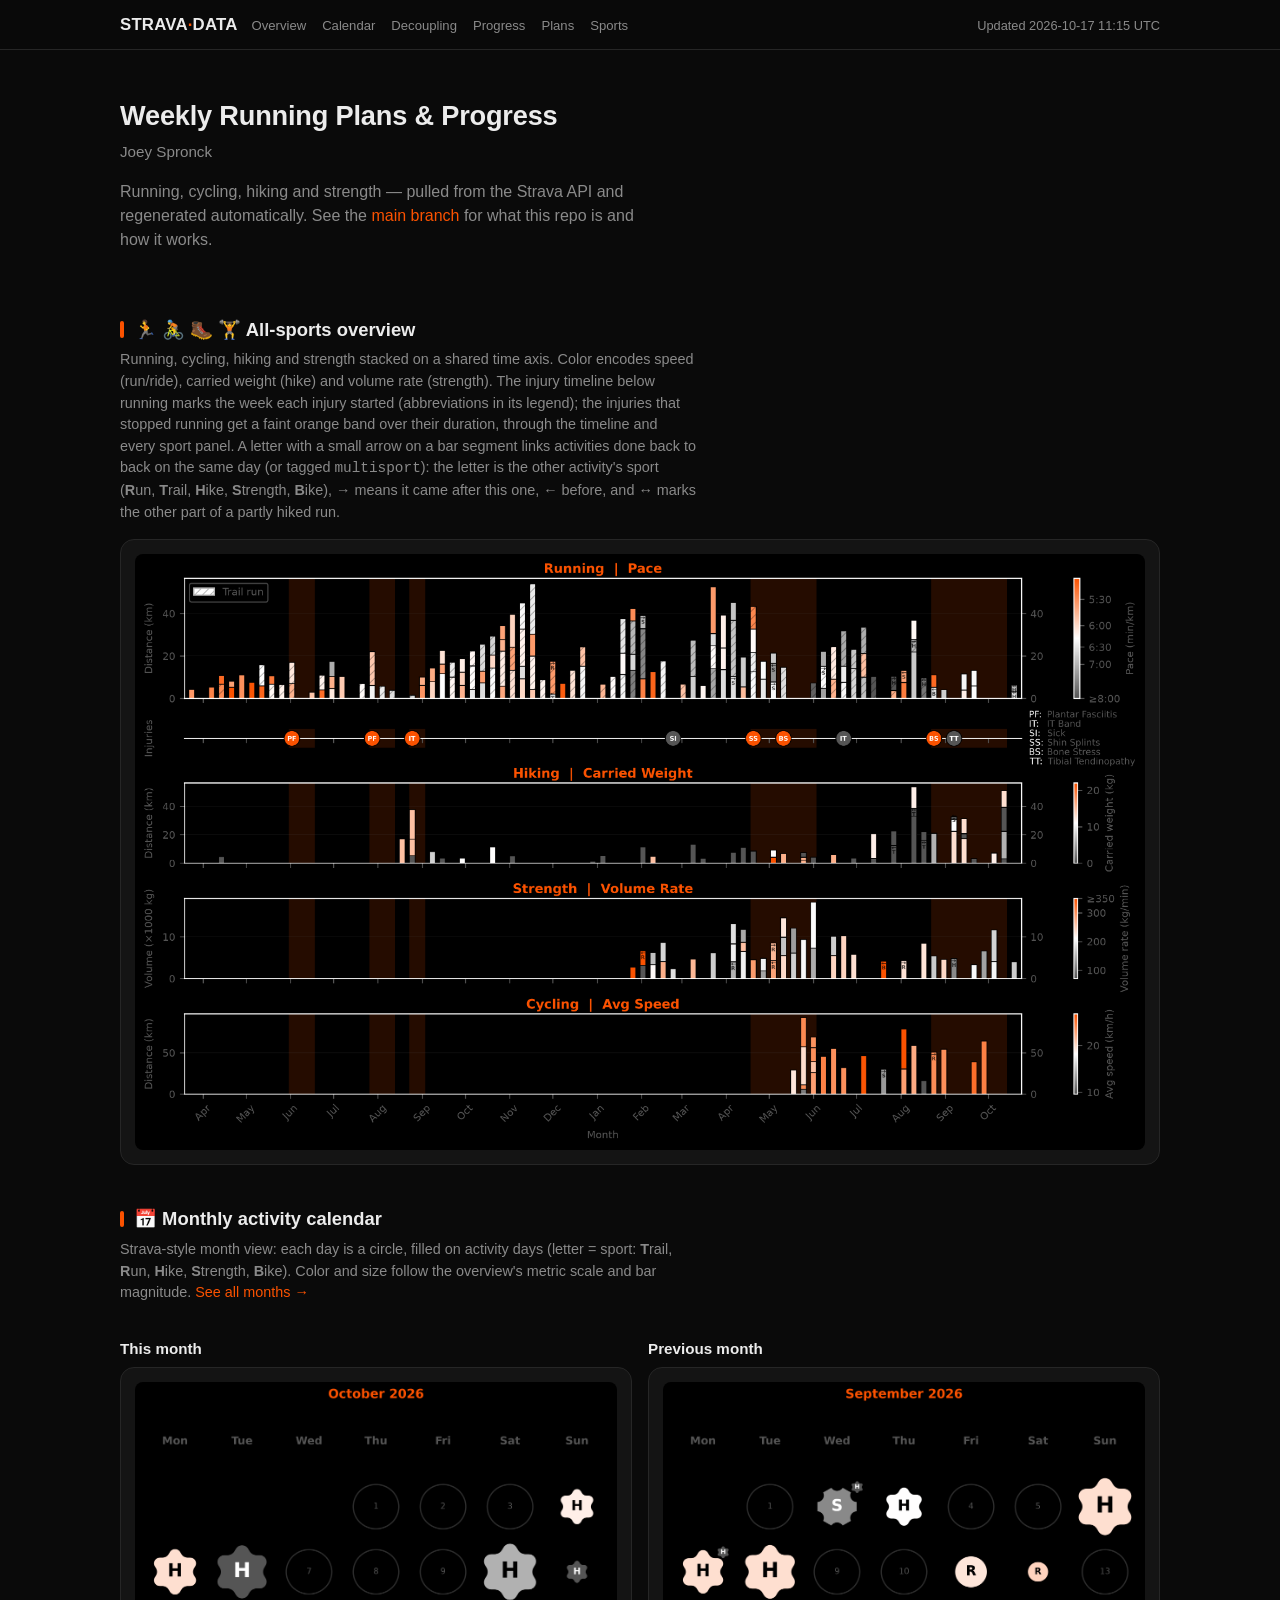
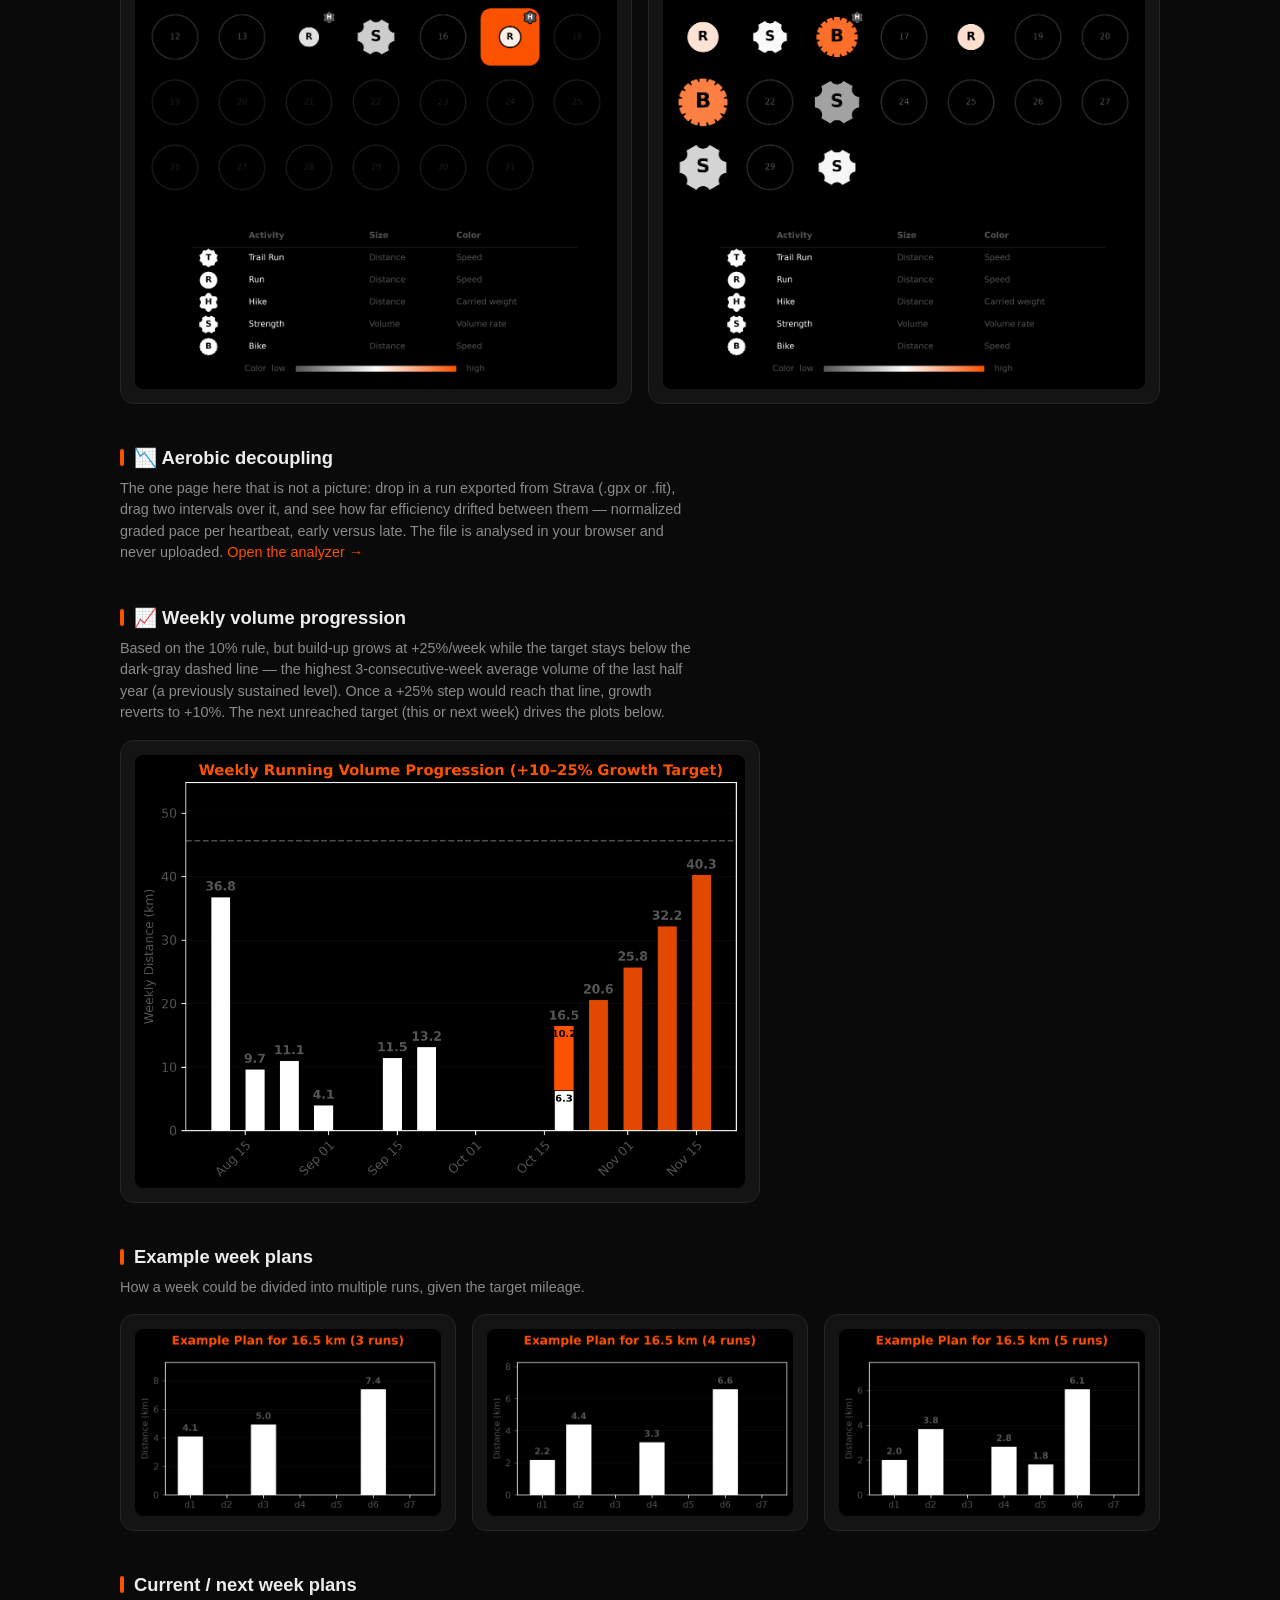
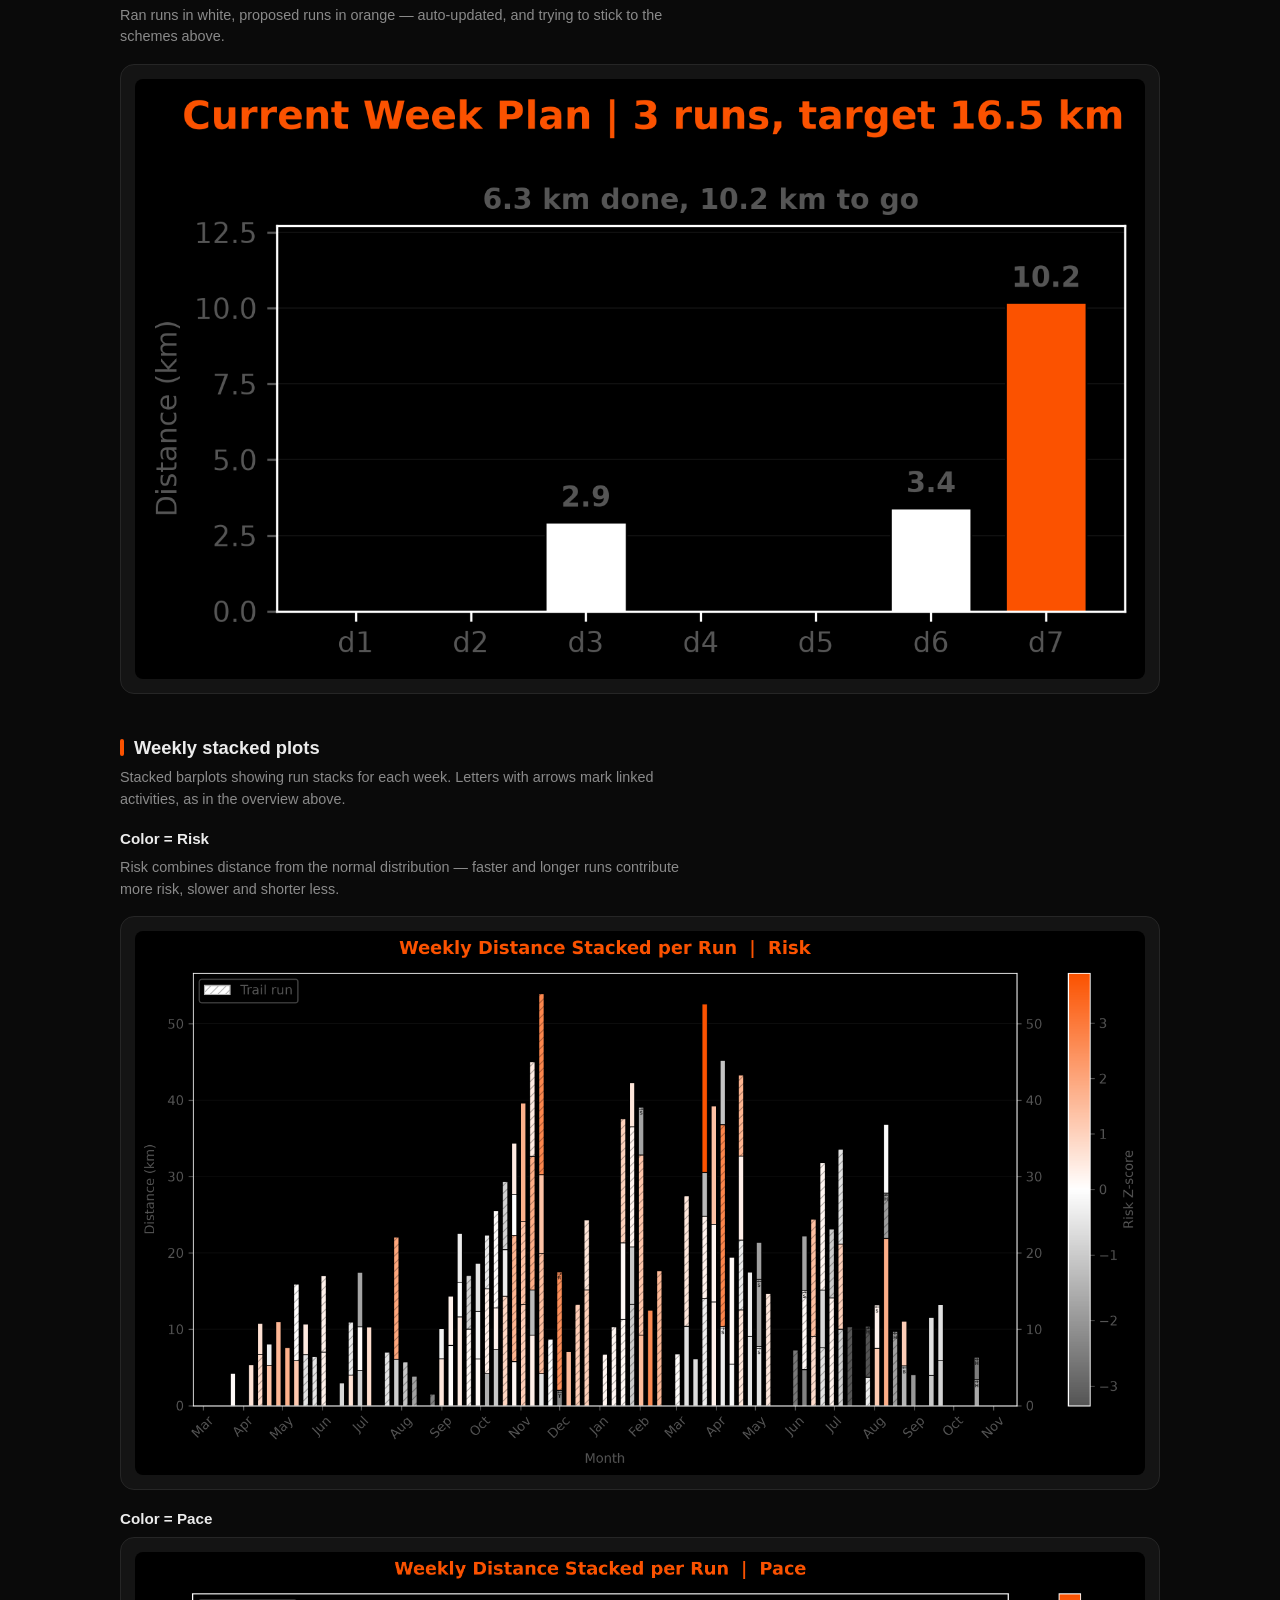
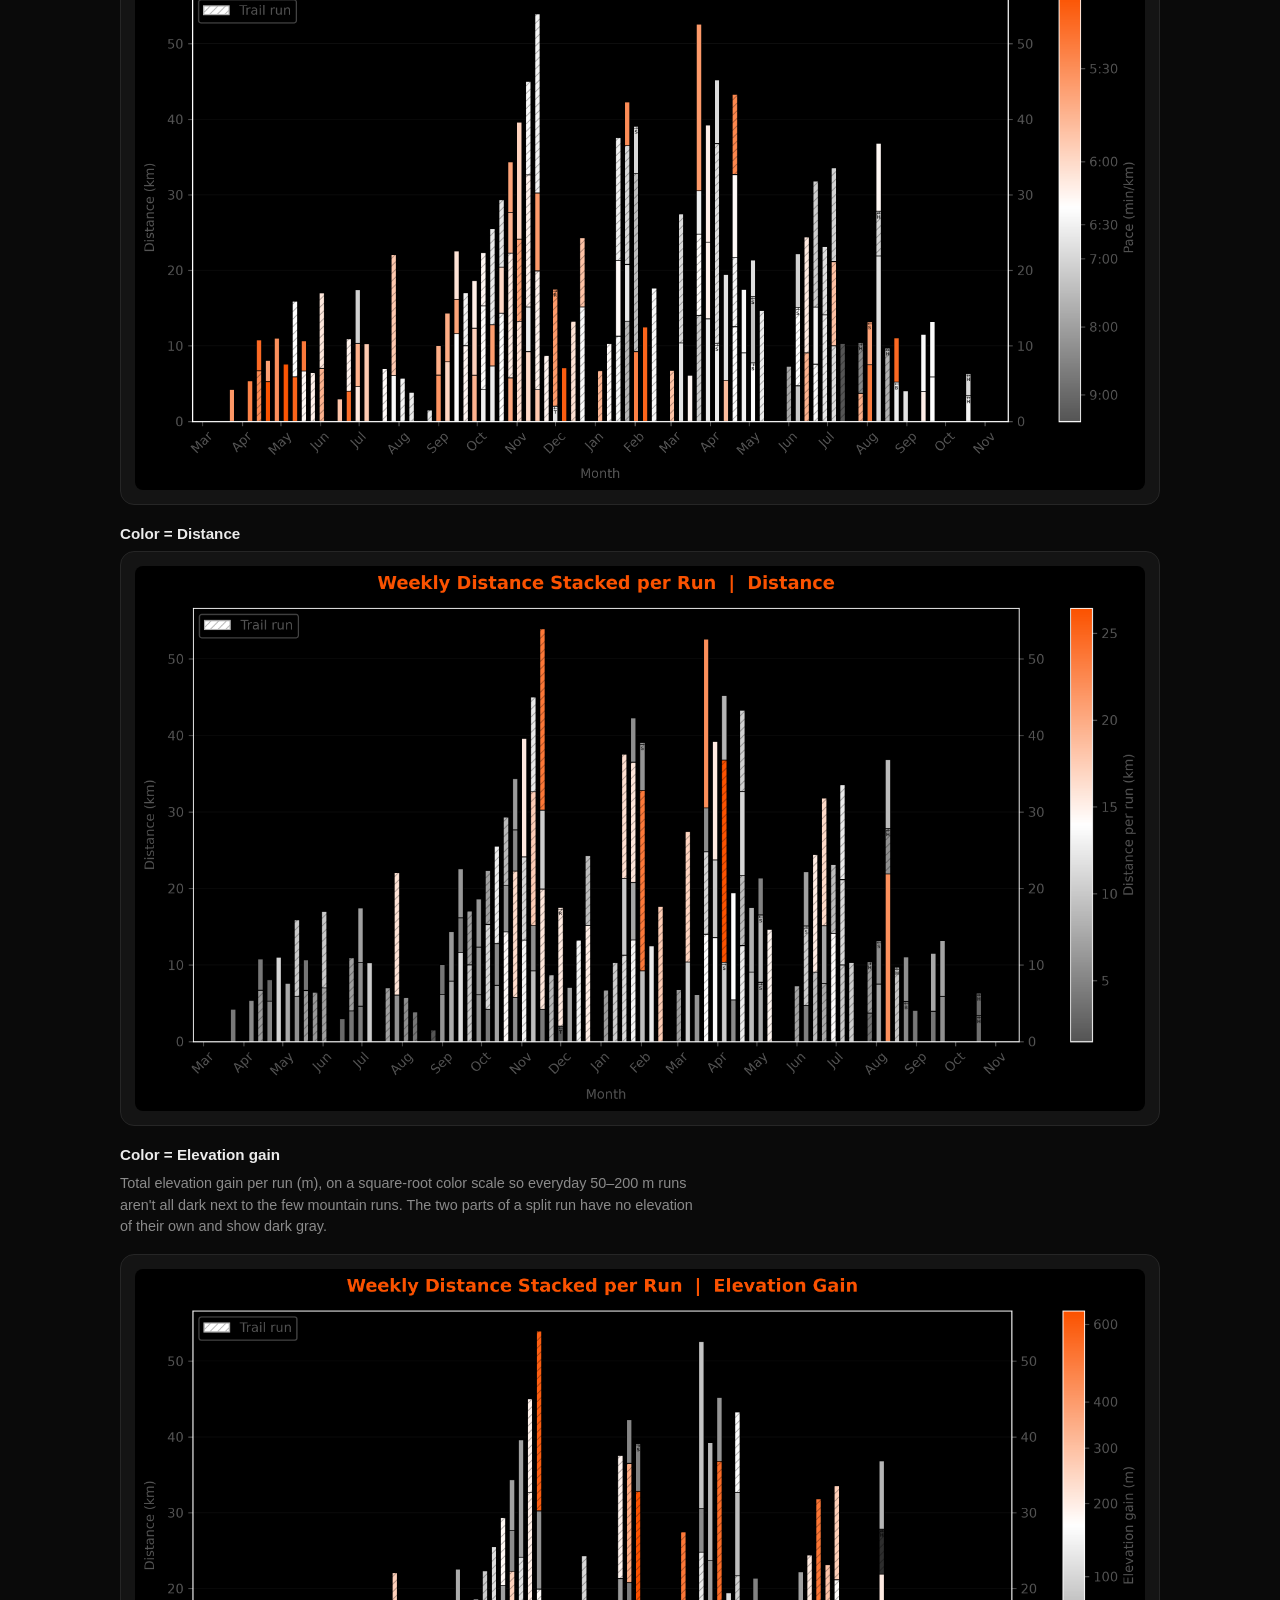
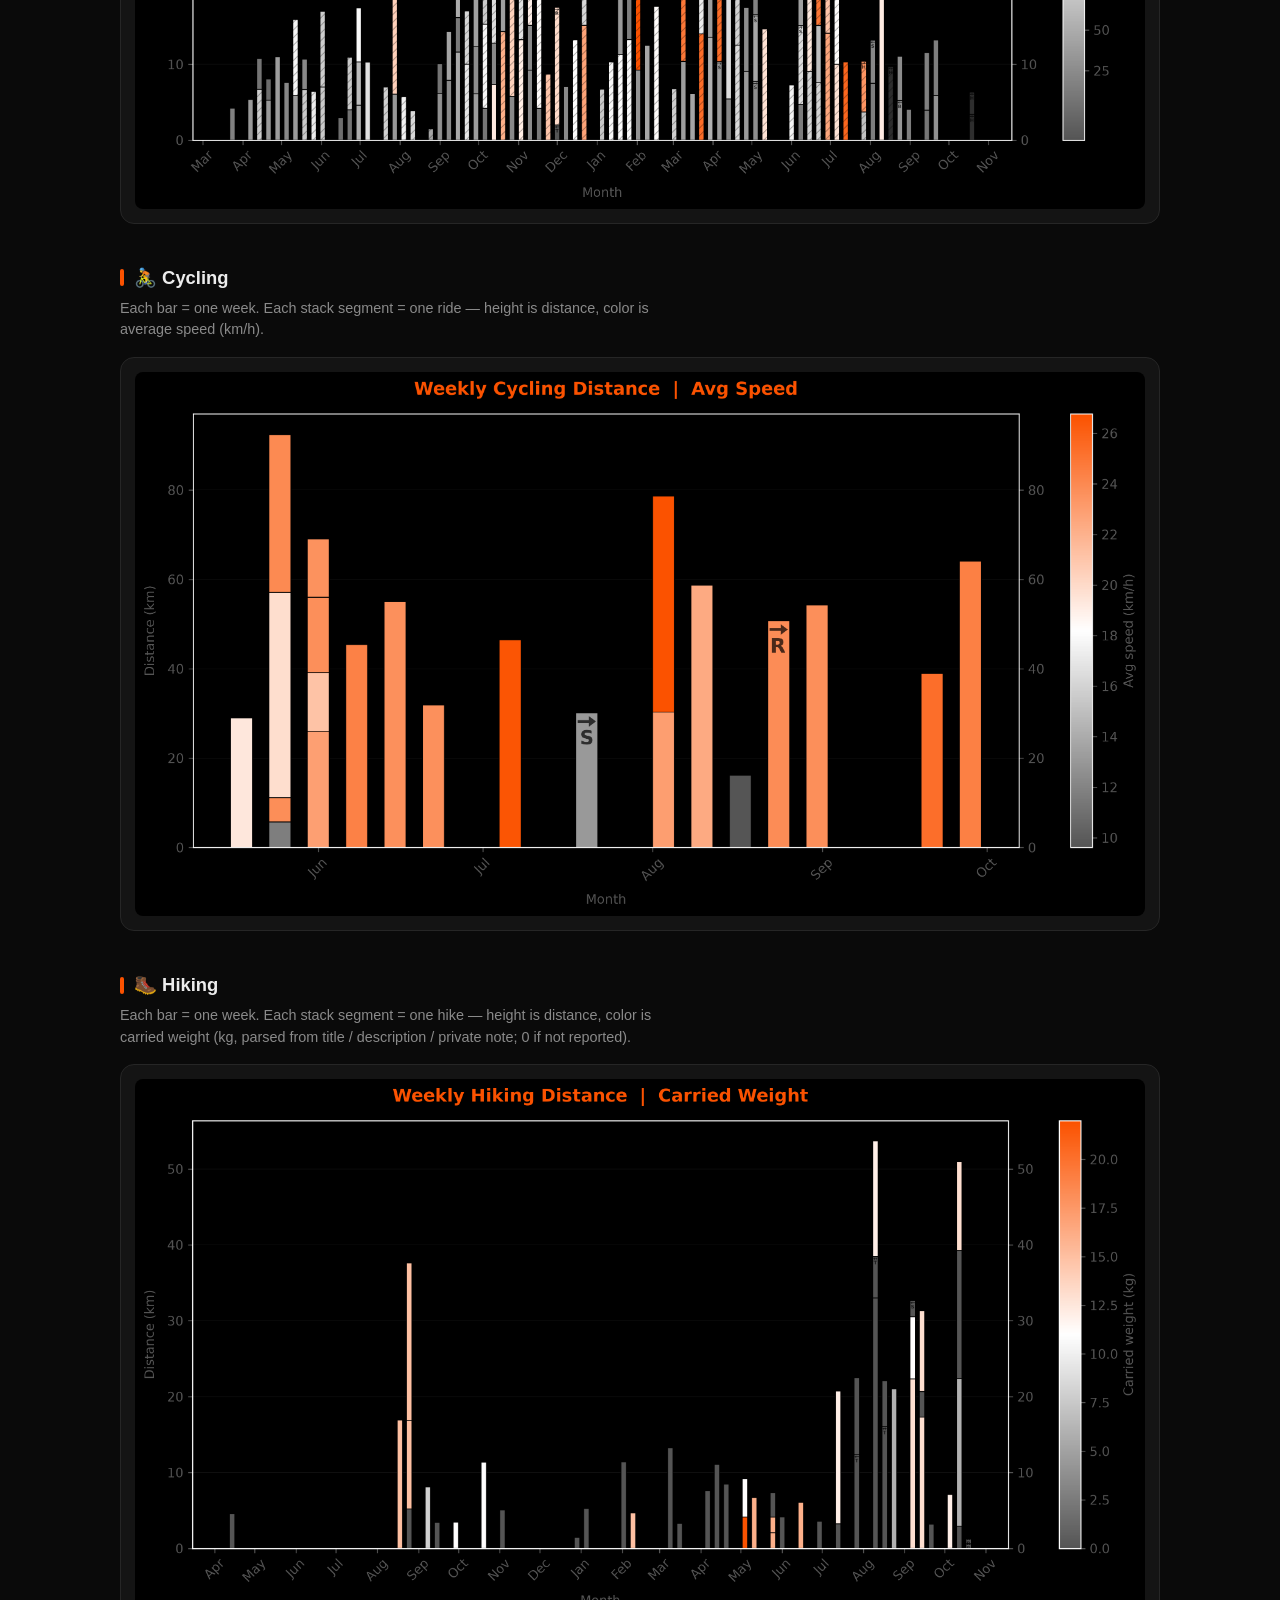
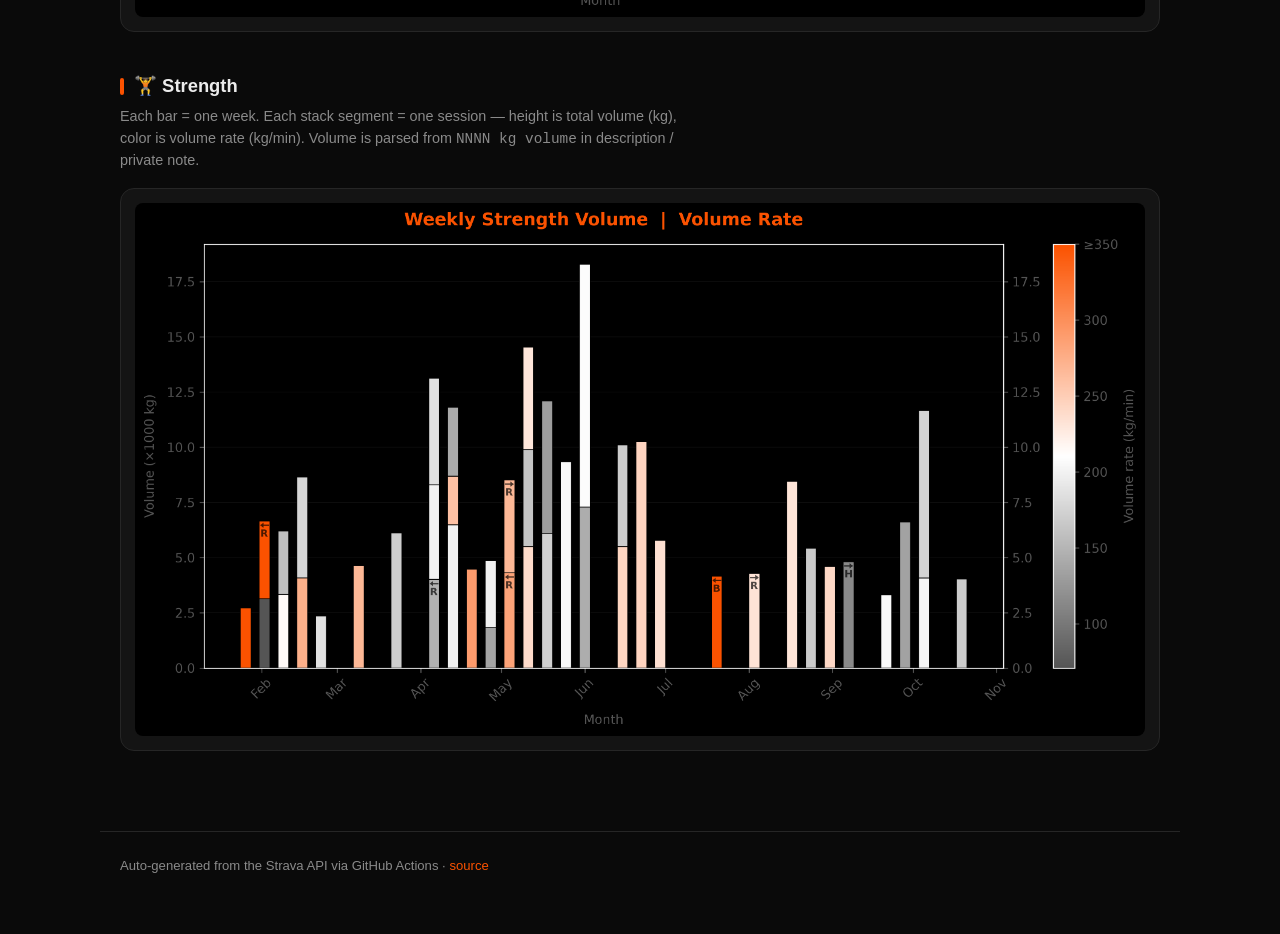
==== web/index.html @ 904d7233 "Update plots from Strava - 2026-10-17" ====
<!DOCTYPE html>
<html lang="en">
<head>
<meta charset="utf-8">
<meta name="viewport" content="width=device-width, initial-scale=1">
<meta name="theme-color" content="#fb5200">
<meta name="apple-mobile-web-app-capable" content="yes">
<meta name="apple-mobile-web-app-status-bar-style" content="black-translucent">
<meta name="apple-mobile-web-app-title" content="Strava">
<title>Strava Training Dashboard · Joey Spronck</title>
<link rel="stylesheet" href="style.css">
</head>
<body>

<header class="topbar">
  <div class="topbar-inner">
    <span class="brand">STRAVA<span class="dot">·</span>DATA</span>
    <nav class="nav">
      <a href="#overview">Overview</a>
      <a href="#calendar">Calendar</a>
      <a href="decoupling.html">Decoupling</a>
      <a href="#progression">Progress</a>
      <a href="#plans">Plans</a>
      <a href="#sports">Sports</a>
    </nav>
    <span class="meta">Updated <span id="build">2026-10-17 11:15 UTC</span></span>
  </div>
</header>

<main class="wrap">

  <div class="hero">
    <h1>Weekly Running Plans &amp; Progress</h1>
    <div class="who">Joey Spronck</div>
    <p>Running, cycling, hiking and strength — pulled from the Strava API and regenerated
       automatically. See the
       <a href="https://github.com/JoeySpronck/strava_data">main branch</a>
       for what this repo is and how it works.</p>
  </div>

  <!-- All-sports overview -->
  <section id="overview">
    <div class="section-head"><h2>🏃 🚴 🥾 🏋️ All-sports overview</h2></div>
    <p class="note">Running, cycling, hiking and strength stacked on a shared time axis. Color
      encodes speed (run/ride), carried weight (hike) and volume rate (strength). The injury
      timeline below running marks the week each injury started (abbreviations in its legend);
      the injuries that stopped running get a faint orange band over their duration, through the
      timeline and every sport panel. A letter with a small arrow on a bar segment links
      activities done back to back on the same day (or tagged <code>multisport</code>): the letter
      is the other activity's sport (<strong>R</strong>un, <strong>T</strong>rail,
      <strong>H</strong>ike, <strong>S</strong>trength, <strong>B</strong>ike), → means it came
      after this one, ← before, and ↔ marks the other part of a partly hiked run.</p>
    <div class="card"><img src="../plots/weekly_overview_all_sports.20261017111552.png" alt="All-sports weekly overview" loading="lazy"></div>
  </section>

  <!-- Monthly calendar -->
  <section id="calendar">
    <div class="section-head"><h2>📅 Monthly activity calendar</h2></div>
    <p class="note">Strava-style month view: each day is a circle, filled on activity days (letter =
      sport: <strong>T</strong>rail, <strong>R</strong>un, <strong>H</strong>ike,
      <strong>S</strong>trength, <strong>B</strong>ike). Color and size follow the overview's metric
      scale and bar magnitude. <a href="calendar.html">See all months →</a></p>
    <div class="grid-2">
      <div>
        <div class="sub">This month</div>
        <div class="card"><img src="../plots/month_calendar.20261017111552.png" alt="This month's activity calendar" loading="lazy"></div>
      </div>
      <div>
        <div class="sub">Previous month</div>
        <div class="card"><img src="../plots/month_calendar_prev.20261017111552.png" alt="Previous month's activity calendar" loading="lazy"></div>
      </div>
    </div>
  </section>

  <!-- Aerobic decoupling (interactive) -->
  <section id="decoupling">
    <div class="section-head"><h2>📉 Aerobic decoupling</h2></div>
    <p class="note">The one page here that is not a picture: drop in a run exported from Strava
      (.gpx or .fit), drag two intervals over it, and see how far efficiency drifted between
      them — normalized graded pace per heartbeat, early versus late. The file is analysed in
      your browser and never uploaded. <a href="decoupling.html">Open the analyzer →</a></p>
  </section>

  <!-- Weekly volume progression -->
  <section id="progression">
    <div class="section-head"><h2>📈 Weekly volume progression</h2></div>
    <p class="note">Based on the 10% rule, but build-up grows at +25%/week while the target stays
      below the dark-gray dashed line — the highest 3-consecutive-week average volume of the last
      half year (a previously sustained level). Once a +25% step would reach that line, growth
      reverts to +10%. The next unreached target (this or next week) drives the plots below.</p>
    <div class="card hero-plot">
      <img src="../plots/weekly_distance_targets.20261017111552.png" alt="Weekly distance targets" loading="lazy">
    </div>
  </section>

  <!-- Example week plans -->
  <section id="plans">
    <div class="section-head"><h2>Example week plans</h2></div>
    <p class="note">How a week could be divided into multiple runs, given the target mileage.</p>
    <div class="grid">
      <div class="card"><img src="../plots/week_plan_3_runs.20261017111552.png" alt="Week plan (3 runs)" loading="lazy"></div>
      <div class="card"><img src="../plots/week_plan_4_runs.20261017111552.png" alt="Week plan (4 runs)" loading="lazy"></div>
      <div class="card"><img src="../plots/week_plan_5_runs.20261017111552.png" alt="Week plan (5 runs)" loading="lazy"></div>
    </div>
  </section>

  <!-- Current / next week plans -->
  <section>
    <div class="section-head"><h2>Current / next week plans</h2></div>
    <p class="note">Ran runs in white, proposed runs in orange — auto-updated, and trying to stick
      to the schemes above.</p>
    <div class="grid">
      <div class="card"><img src="../plots/current_week_plan_3_runs.20261017111552.png" alt="Current week (3 runs)" loading="lazy" onerror="this.closest('.card').remove()"></div>
    </div>
  </section>

  <!-- Weekly stacked plots -->
  <section id="sports">
    <div class="section-head"><h2>Weekly stacked plots</h2></div>
    <p class="note">Stacked barplots showing run stacks for each week. Letters with arrows mark
      linked activities, as in the overview above.</p>

    <div class="sub">Color = Risk</div>
    <p class="note">Risk combines distance from the normal distribution — faster and longer runs
      contribute more risk, slower and shorter less.</p>
    <div class="card"><img src="../plots/weekly_risk.20261017111552.png" alt="Weekly risk" loading="lazy"></div>

    <div class="sub">Color = Pace</div>
    <div class="card"><img src="../plots/weekly_pace.20261017111552.png" alt="Weekly pace" loading="lazy"></div>

    <div class="sub">Color = Distance</div>
    <div class="card"><img src="../plots/weekly_distance.20261017111552.png" alt="Weekly distance" loading="lazy"></div>

    <div class="sub">Color = Elevation gain</div>
    <p class="note">Total elevation gain per run (m), on a square-root color scale so everyday
      50–200 m runs aren't all dark next to the few mountain runs. The two parts of a split run
      have no elevation of their own and show dark gray.</p>
    <div class="card"><img src="../plots/weekly_elevation.20261017111552.png" alt="Weekly elevation gain" loading="lazy"></div>
  </section>

  <!-- Cycling -->
  <section>
    <div class="section-head"><h2>🚴 Cycling</h2></div>
    <p class="note">Each bar = one week. Each stack segment = one ride — height is distance, color
      is average speed (km/h).</p>
    <div class="card"><img src="../plots/weekly_ride_speed.20261017111552.png" alt="Weekly cycling" loading="lazy"></div>
  </section>

  <!-- Hiking -->
  <section>
    <div class="section-head"><h2>🥾 Hiking</h2></div>
    <p class="note">Each bar = one week. Each stack segment = one hike — height is distance, color
      is carried weight (kg, parsed from title / description / private note; 0 if not reported).</p>
    <div class="card"><img src="../plots/weekly_hike_weight.20261017111552.png" alt="Weekly hiking" loading="lazy"></div>
  </section>

  <!-- Strength -->
  <section>
    <div class="section-head"><h2>🏋️ Strength</h2></div>
    <p class="note">Each bar = one week. Each stack segment = one session — height is total volume
      (kg), color is volume rate (kg/min). Volume is parsed from <code>NNNN kg volume</code> in
      description / private note.</p>
    <div class="card"><img src="../plots/weekly_strength_volume.20261017111552.png" alt="Weekly strength" loading="lazy"></div>
  </section>

</main>

<footer>
  Auto-generated from the Strava API via GitHub Actions ·
  <a href="https://github.com/JoeySpronck/strava_data">source</a>
</footer>

</body>
</html>
---- web/style.css ----
/* Shared dark dashboard theme for the Strava training site.
   Used by index.html (static dashboard) and calendar.html (generated by update_plots.py).
   Matches the matplotlib plot aesthetic: black background, Strava orange (#FB5200) accents. */

:root {
  --bg: #0a0a0a;
  --panel: #141414;
  --panel-2: #181818;
  --border: #262626;
  --text: #ececec;
  --muted: #8a8a8a;
  --accent: #fb5200;
  --accent-dim: #c64500;
  --radius: 14px;
  --maxw: 1080px;
}

* { box-sizing: border-box; }

html { scroll-behavior: smooth; }

body {
  margin: 0;
  background: var(--bg);
  color: var(--text);
  font-family: -apple-system, BlinkMacSystemFont, "Segoe UI", Roboto, Helvetica, Arial, sans-serif;
  line-height: 1.5;
  -webkit-font-smoothing: antialiased;
}

a { color: var(--accent); text-decoration: none; }
a:hover { text-decoration: underline; }

/* ---- sticky top bar ---- */
.topbar {
  position: sticky;
  top: 0;
  z-index: 10;
  background: rgba(10, 10, 10, 0.82);
  backdrop-filter: saturate(140%) blur(10px);
  border-bottom: 1px solid var(--border);
}
.topbar-inner {
  max-width: var(--maxw);
  margin: 0 auto;
  padding: 12px 20px;
  display: flex;
  align-items: baseline;
  gap: 14px;
  flex-wrap: wrap;
}
.brand {
  font-weight: 700;
  letter-spacing: .2px;
  font-size: 1.05rem;
}
.brand .dot { color: var(--accent); }
.topbar .meta {
  color: var(--muted);
  font-size: .8rem;
  margin-left: auto;
}
.nav {
  display: flex;
  gap: 16px;
  font-size: .82rem;
}
.nav a { color: var(--muted); }
.nav a:hover { color: var(--text); text-decoration: none; }

/* ---- layout ---- */
.wrap {
  max-width: var(--maxw);
  margin: 0 auto;
  padding: 28px 20px 80px;
}

.hero {
  padding: 18px 0 8px;
}
.hero h1 {
  margin: 0 0 4px;
  font-size: 1.7rem;
  letter-spacing: -.2px;
}
.hero .who { color: var(--muted); font-size: .95rem; }
.hero p { color: var(--muted); max-width: 60ch; }
/* The decoupling page is a tool rather than a column of prose, so its intro runs the
   full width the charts and cards below it already use. */
.hero.wide p { max-width: none; }

/* ---- section ---- */
section { margin-top: 40px; }
.section-head {
  display: flex;
  align-items: center;
  gap: 10px;
  margin-bottom: 6px;
}
.section-head::before {
  content: "";
  width: 4px;
  height: 1.05em;
  background: var(--accent);
  border-radius: 2px;
}
.section-head h2 {
  margin: 0;
  font-size: 1.15rem;
}
.note {
  color: var(--muted);
  font-size: .9rem;
  margin: 0 0 16px;
  max-width: 72ch;
}
.sub {
  font-size: .95rem;
  font-weight: 600;
  color: var(--text);
  margin: 18px 0 6px;
}

/* ---- cards & images ---- */
.card {
  background: var(--panel);
  border: 1px solid var(--border);
  border-radius: var(--radius);
  padding: 14px;
  overflow: hidden;
}
.card img { width: 100%; height: auto; display: block; border-radius: 8px; }

.grid {
  display: grid;
  gap: 16px;
  grid-template-columns: repeat(auto-fit, minmax(240px, 1fr));
}
.grid-2 {
  display: grid;
  gap: 16px;
  grid-template-columns: repeat(auto-fit, minmax(300px, 1fr));
}

/* hero plot kept to a comfortable reading width */
.hero-plot { max-width: 640px; }

footer {
  max-width: var(--maxw);
  margin: 0 auto;
  padding: 24px 20px 60px;
  color: var(--muted);
  font-size: .82rem;
  border-top: 1px solid var(--border);
}

.back {
  display: inline-block;
  margin-bottom: 18px;
  color: var(--muted);
  font-size: .9rem;
}

/* ==========================================================================
   Decoupling page (decoupling.html)
   The interactive twin of dev/aerobic_decoupling.ipynb: drop in a run exported from
   Strava, drag two intervals over it, and read how much efficiency drifted between them.
   The file is read and analysed in the browser; it is never uploaded anywhere.
   ========================================================================== */

/* file picker: the whole box is the <label>, so a tap anywhere opens the chooser, and
   the same box takes a dropped file. */
.dropzone {
  display: flex;
  flex-wrap: wrap;
  gap: 4px 12px;
  align-items: center;
  justify-content: space-between;
  border: 1.5px dashed var(--border);
  border-radius: 10px;
  background: var(--panel-2);
  padding: 16px 18px;
  margin-bottom: 8px;
  cursor: pointer;
  transition: border-color .15s, background .15s;
}
.dropzone:hover, .dropzone.over { border-color: var(--accent); }
.dropzone.over { background: rgba(251, 82, 0, .08); }
.dropzone:focus-within { outline: 2px solid var(--accent); outline-offset: 1px; }
.dropzone input { position: absolute; width: 1px; height: 1px; opacity: 0; }
.dropzone .title { font-weight: 600; font-size: .95rem; }
.dropzone .how { color: var(--muted); font-size: .82rem; }
.example { color: var(--muted); font-size: .82rem; margin: 0 0 8px; }
.example button {
  font: inherit;
  color: var(--accent);
  background: none;
  border: 0;
  padding: 0;
  cursor: pointer;
}
.example button:hover { text-decoration: underline; }
.dropzone .button {
  flex: none;
  color: var(--accent);
  border: 1px solid var(--accent);
  border-radius: 8px;
  padding: 7px 12px;
  font-size: .85rem;
  font-weight: 600;
}

/* analysis layout: chart + map on the left, statistics on the right; one column
   once there is no longer room for two. */
.analysis {
  display: grid;
  gap: 16px;
  grid-template-columns: minmax(0, 1fr) 330px;
  align-items: start;
}
@media (max-width: 900px) {
  .analysis { grid-template-columns: minmax(0, 1fr); }
}

.plot { width: 100%; min-height: 260px; }
.map { width: 100%; height: 300px; border-radius: 8px; overflow: hidden; }

.status {
  color: var(--muted);
  font-size: .88rem;
  padding: 26px 4px;
}
.status.error { color: var(--accent); }

/* ---- interval sliders ----
   One track carries all four handles: interval 1's pair and interval 2's pair, both
   filled orange. The inputs are transparent and only their thumbs take pointer events,
   so a handle underneath stays reachable where two overlap. The numbers are overlay
   spans rather than thumb pseudo-elements, which native range thumbs cannot have —
   JS keeps them over their handle with the same inset maths the browser uses. */
/* The track's left/right margins are set from JS to the chart's own plot margins, so
   slider position and graph x-position are the same coordinate. The inputs then overhang
   the track by half a thumb at each end, which is exactly the inset a range input applies
   to keep its thumb inside itself — so a handle centre travels 0%..100% of the track and
   lines up with the matching point on the graph below. */
.interval-controls { margin: 2px 0 6px; }

.range {
  --thumb: 30px;
  position: relative;
  height: 40px;
  display: flex;
  align-items: center;
}
.range-track,
.range-fill {
  position: absolute;
  height: 6px;
  border-radius: 3px;
  pointer-events: none;
}
.range-track {
  left: 0;
  right: 0;
  background: #2e2e2e;
}
.range-fill { background: var(--accent); }

.range input[type="range"] {
  position: absolute;
  left: calc(var(--thumb) / -2);
  width: calc(100% + var(--thumb));
  margin: 0;
  height: 40px;
  background: none;
  appearance: none;
  -webkit-appearance: none;
  pointer-events: none;  /* only the thumbs are grabbable */
}
.range input[type="range"]:focus { outline: none; }
.range input[type="range"]::-webkit-slider-thumb {
  -webkit-appearance: none;
  pointer-events: auto;
  width: var(--thumb);
  height: var(--thumb);
  border-radius: 50%;
  background: #000;
  border: 3px solid var(--accent);
  cursor: grab;
}
.range input[type="range"]::-moz-range-thumb {
  pointer-events: auto;
  box-sizing: border-box;
  width: var(--thumb);
  height: var(--thumb);
  border-radius: 50%;
  background: #000;
  border: 3px solid var(--accent);
  cursor: grab;
}
.range input[type="range"]:active::-webkit-slider-thumb { cursor: grabbing; }
.range input[type="range"]:focus-visible::-webkit-slider-thumb { outline: 2px solid var(--text); outline-offset: 2px; }
.range input[type="range"]:focus-visible::-moz-range-thumb { outline: 2px solid var(--text); outline-offset: 2px; }
.range input[type="range"]::-moz-range-track { background: none; }

/* The interval number sitting on its handle. */
.handle-label {
  position: absolute;
  top: 50%;
  width: var(--thumb);
  margin-left: calc(var(--thumb) / -2);
  transform: translateY(-50%);
  text-align: center;
  font-size: .82rem;
  font-weight: 700;
  line-height: var(--thumb);
  color: var(--text);
  pointer-events: none;
  user-select: none;
}

/* ---- statistics panel ---- */
.stats { display: grid; gap: 10px; }
.stats .cards { display: grid; grid-template-columns: 1fr 1fr; gap: 10px; }

.stat-card {
  border: 1px solid var(--accent);
  border-radius: 10px;
  padding: 10px 12px 12px;
  background: var(--panel);
  min-width: 0;
}
.stat-card h3 {
  margin: 0;
  font-size: .78rem;
  letter-spacing: .04em;
  color: var(--accent);
}
.stat-card .span {
  color: var(--muted);
  font-size: .72rem;
  font-variant-numeric: tabular-nums;
}
/* Whole-activity card: the same card, but its metrics run across the width and wrap
   onto a second row rather than stacking into a tall column. */
#overall { margin-bottom: 18px; }
.stat-card.full .metrics-row {
  display: grid;
  grid-template-columns: repeat(auto-fit, minmax(104px, 1fr));
  gap: 4px 14px;
  margin-top: 2px;
}
.stat-card.full .span { margin-bottom: 4px; }

.metric { margin-top: 9px; }
.metric .name { color: var(--muted); font-size: .68rem; line-height: 1.25; }
.metric .value {
  font-size: 1.25rem;
  font-weight: 700;
  line-height: 1.2;
  white-space: nowrap;
  font-variant-numeric: tabular-nums;
}
.metric .unit { font-size: .72rem; font-weight: 400; margin-left: 3px; color: var(--text); }

.panel {
  border: 1px solid var(--border);
  border-radius: 10px;
  padding: 10px 12px;
  background: var(--panel);
}
.panel h3 {
  margin: 0 0 4px;
  font-size: .76rem;
  letter-spacing: .04em;
  color: var(--muted);
}
.change {
  display: flex;
  justify-content: space-between;
  align-items: baseline;
  gap: 10px;
  padding: 3px 0;
}
.change .name { color: var(--muted); font-size: .78rem; }
.change .value { font-size: 1rem; font-weight: 700; font-variant-numeric: tabular-nums; }

.panel.headline { border-color: var(--accent); }
.panel.headline .big {
  font-size: 1.7rem;
  font-weight: 700;
  color: var(--accent);
  line-height: 1.15;
  font-variant-numeric: tabular-nums;
}
.panel.headline .label { color: var(--muted); font-size: .72rem; }
.hint, .panel .hint { color: var(--muted); font-size: .72rem; margin: 6px 0 0; }

/* basemap picker under the map */
.map-controls {
  display: flex;
  align-items: center;
  gap: 10px;
  margin: 10px 2px 2px;
}
.map-controls label { color: var(--muted); font-size: .78rem; }
.map-controls select {
  background: var(--panel-2);
  color: var(--text);
  border: 1px solid var(--border);
  border-radius: 8px;
  padding: 6px 9px;
  font: inherit;
  font-size: .82rem;
}
.map-controls select:focus-visible { outline: 2px solid var(--accent); outline-offset: 1px; }
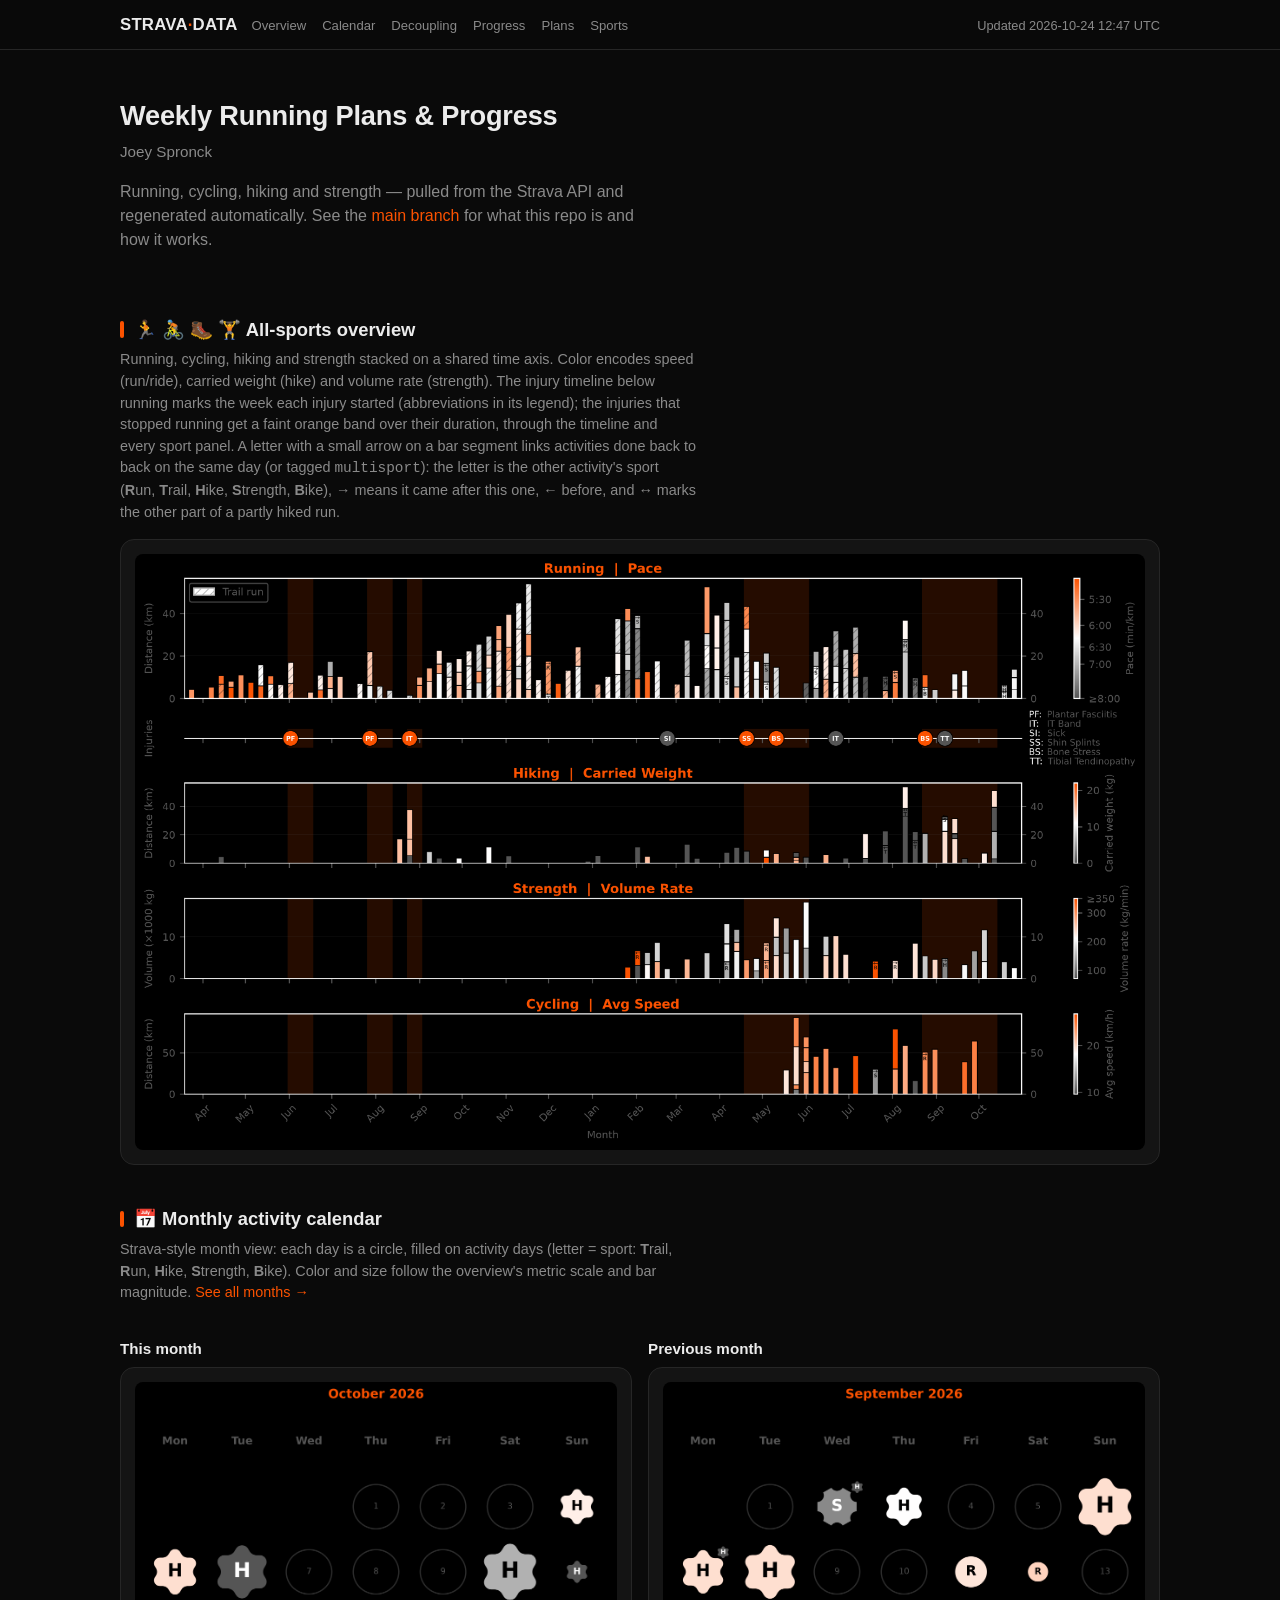
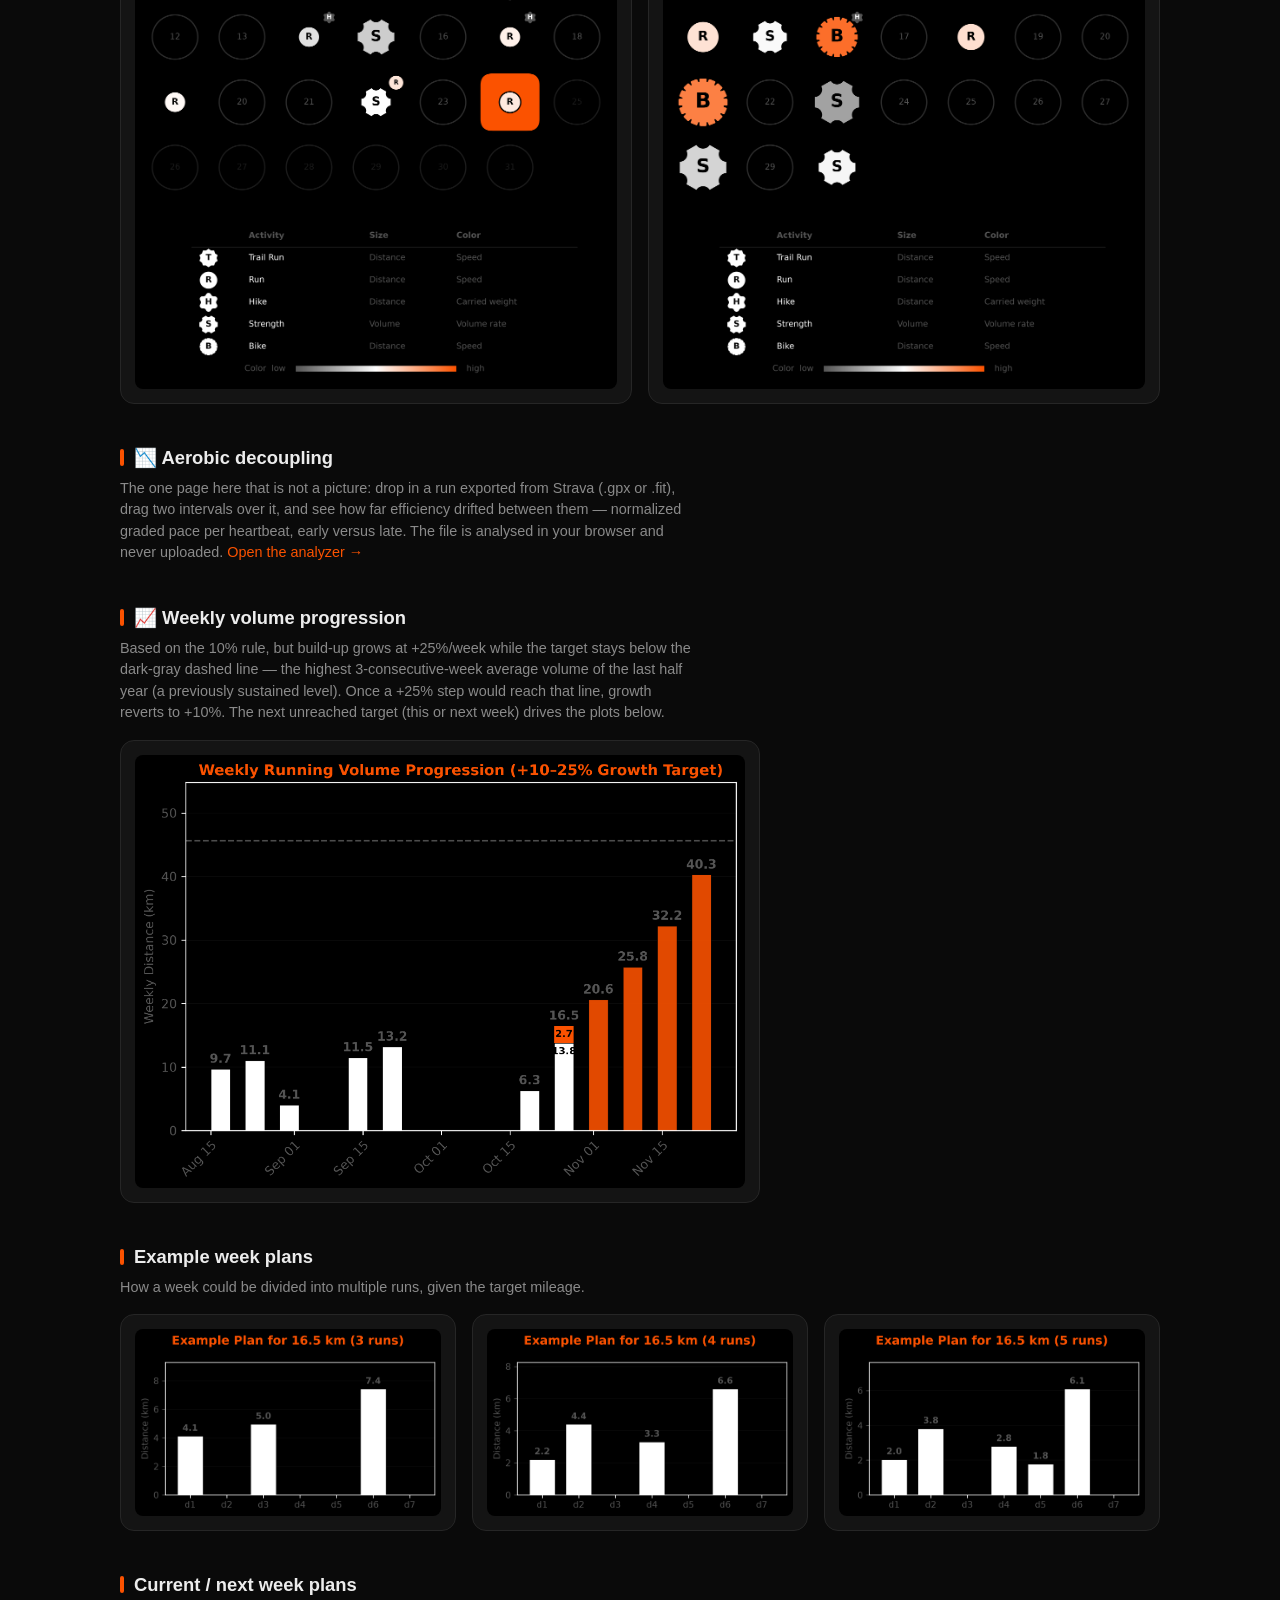
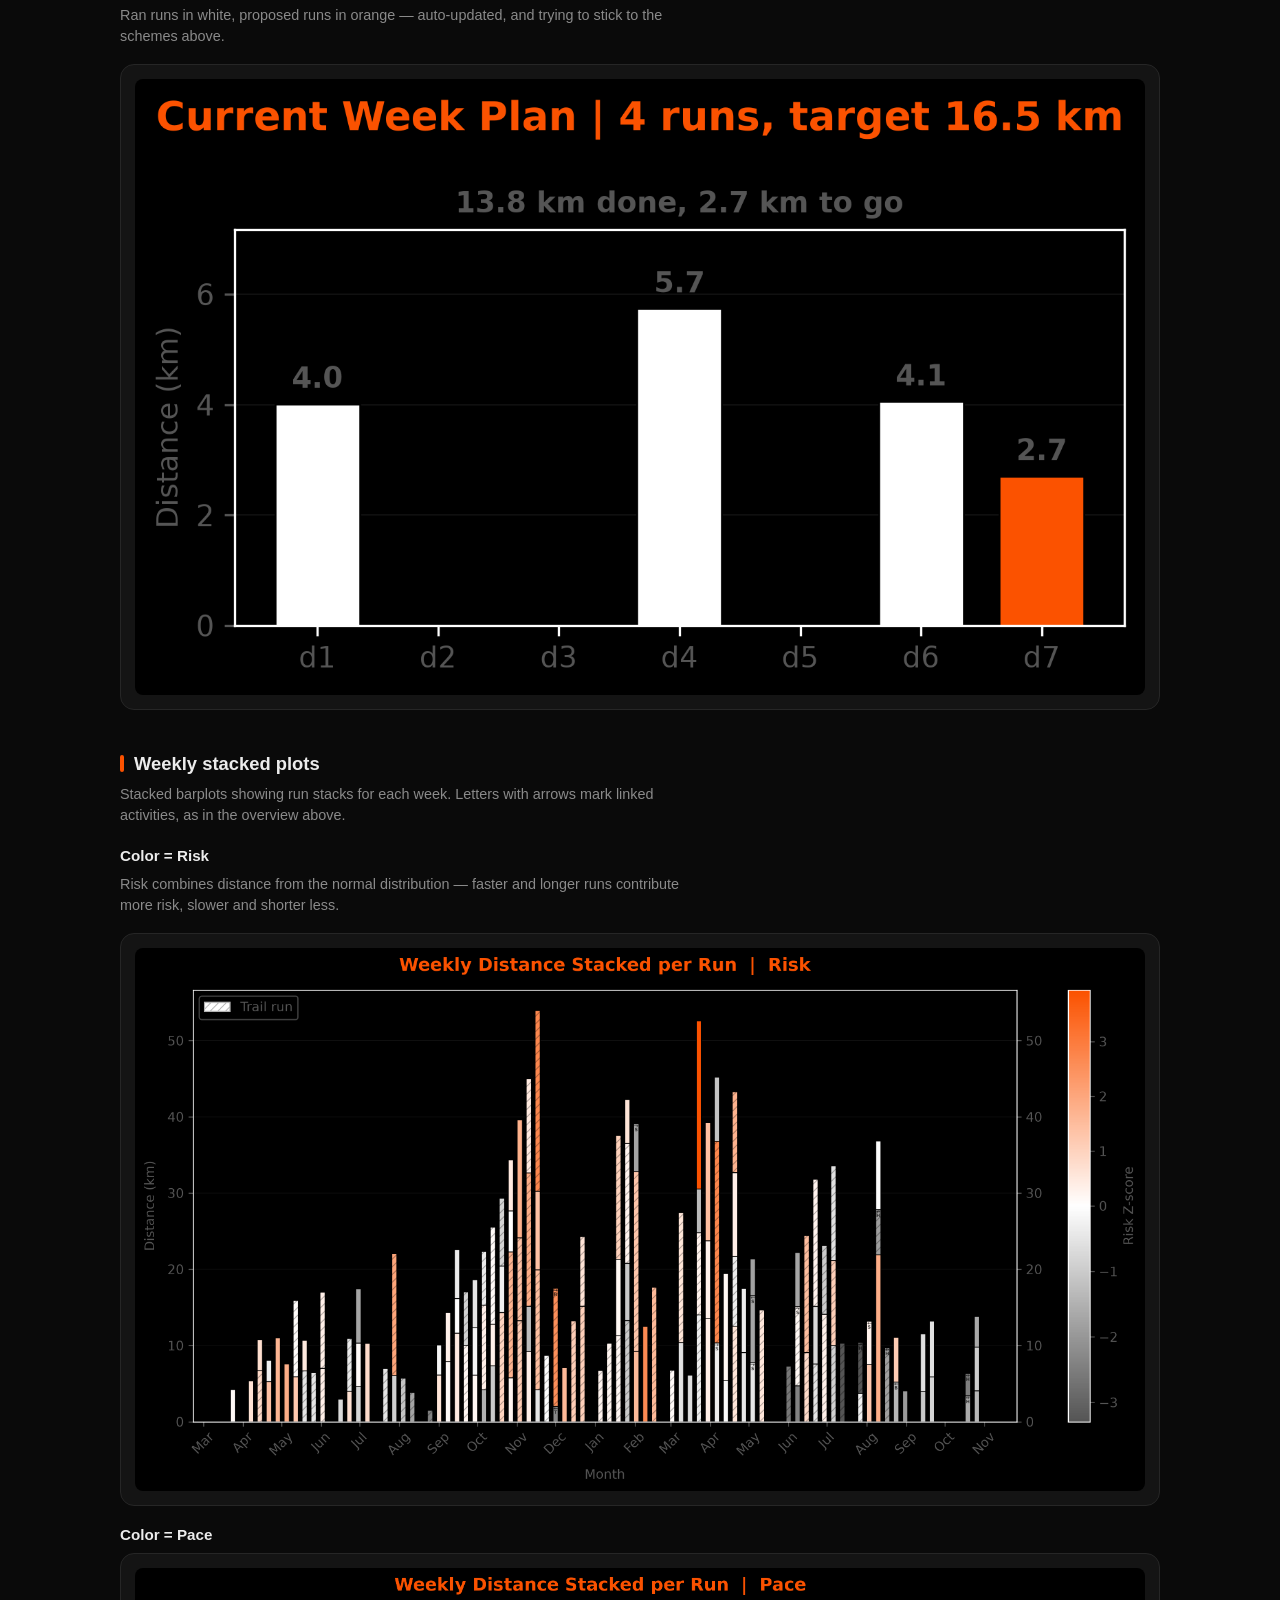
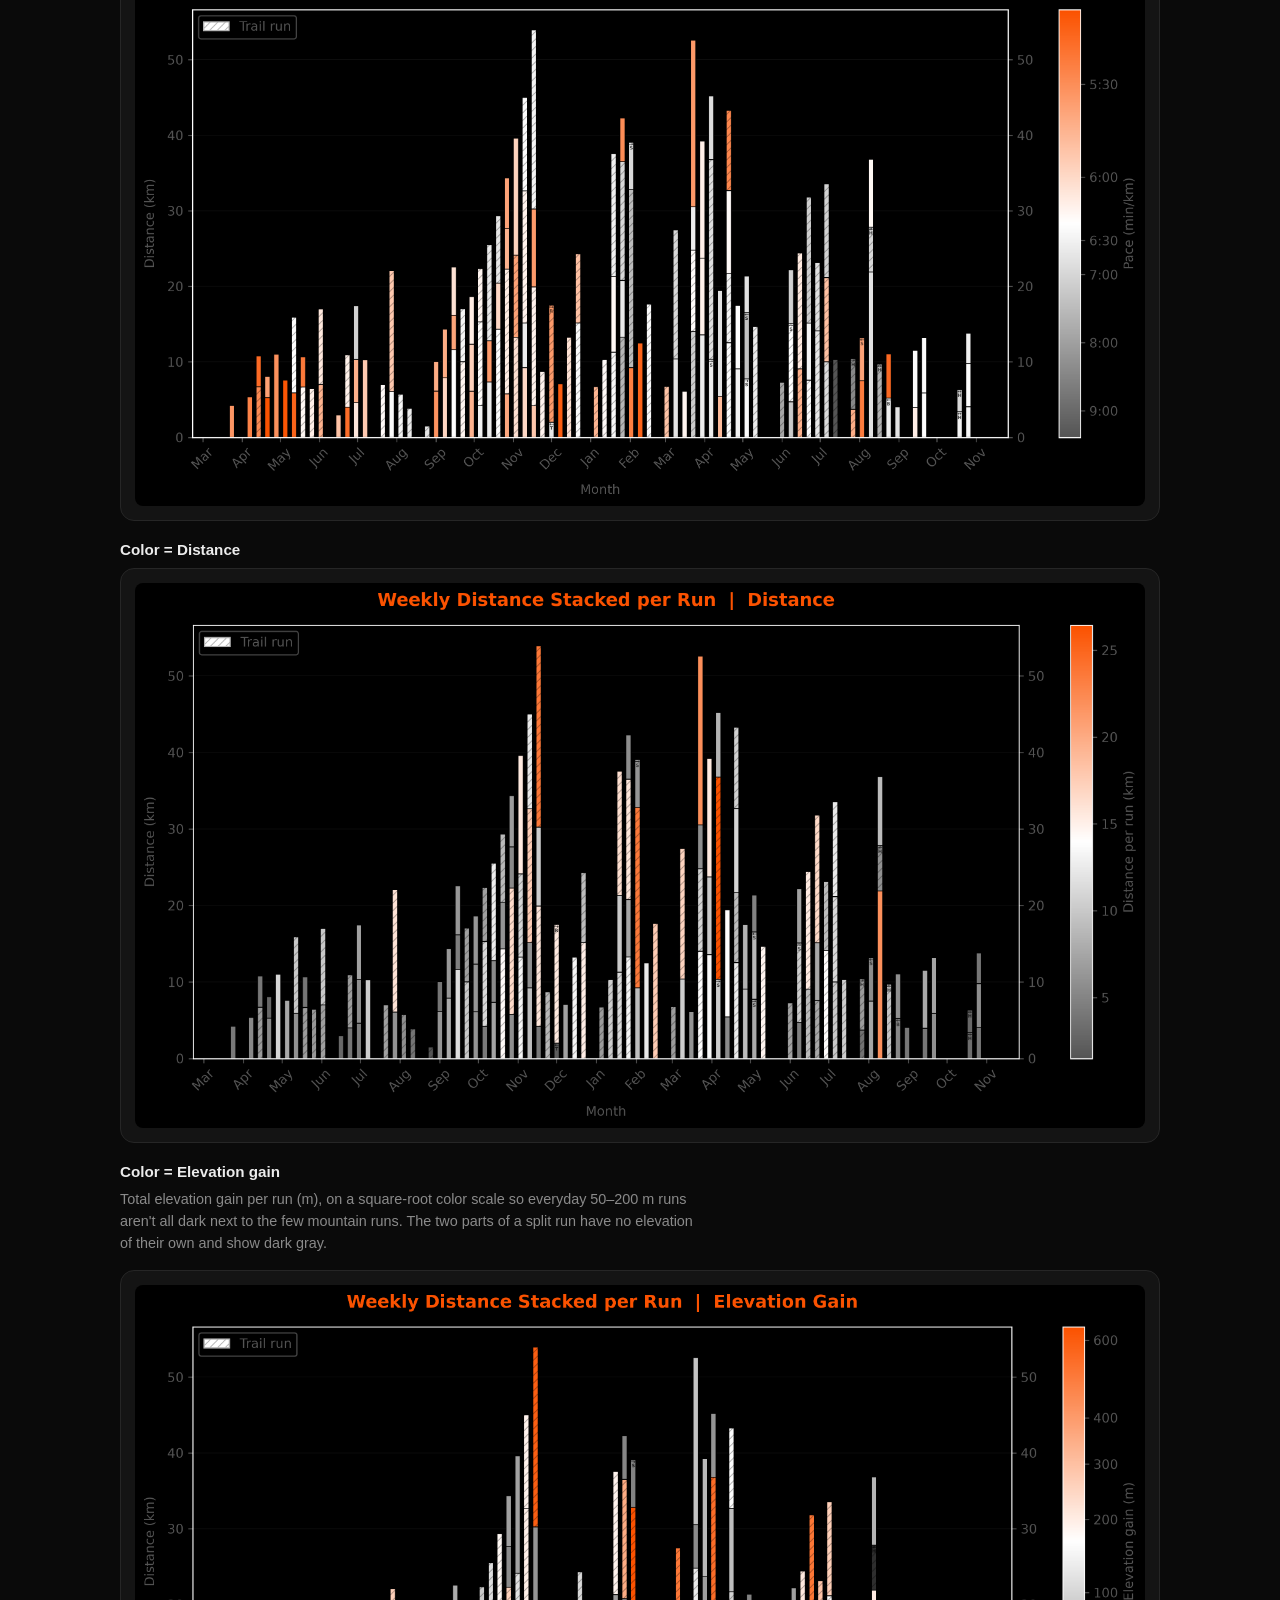
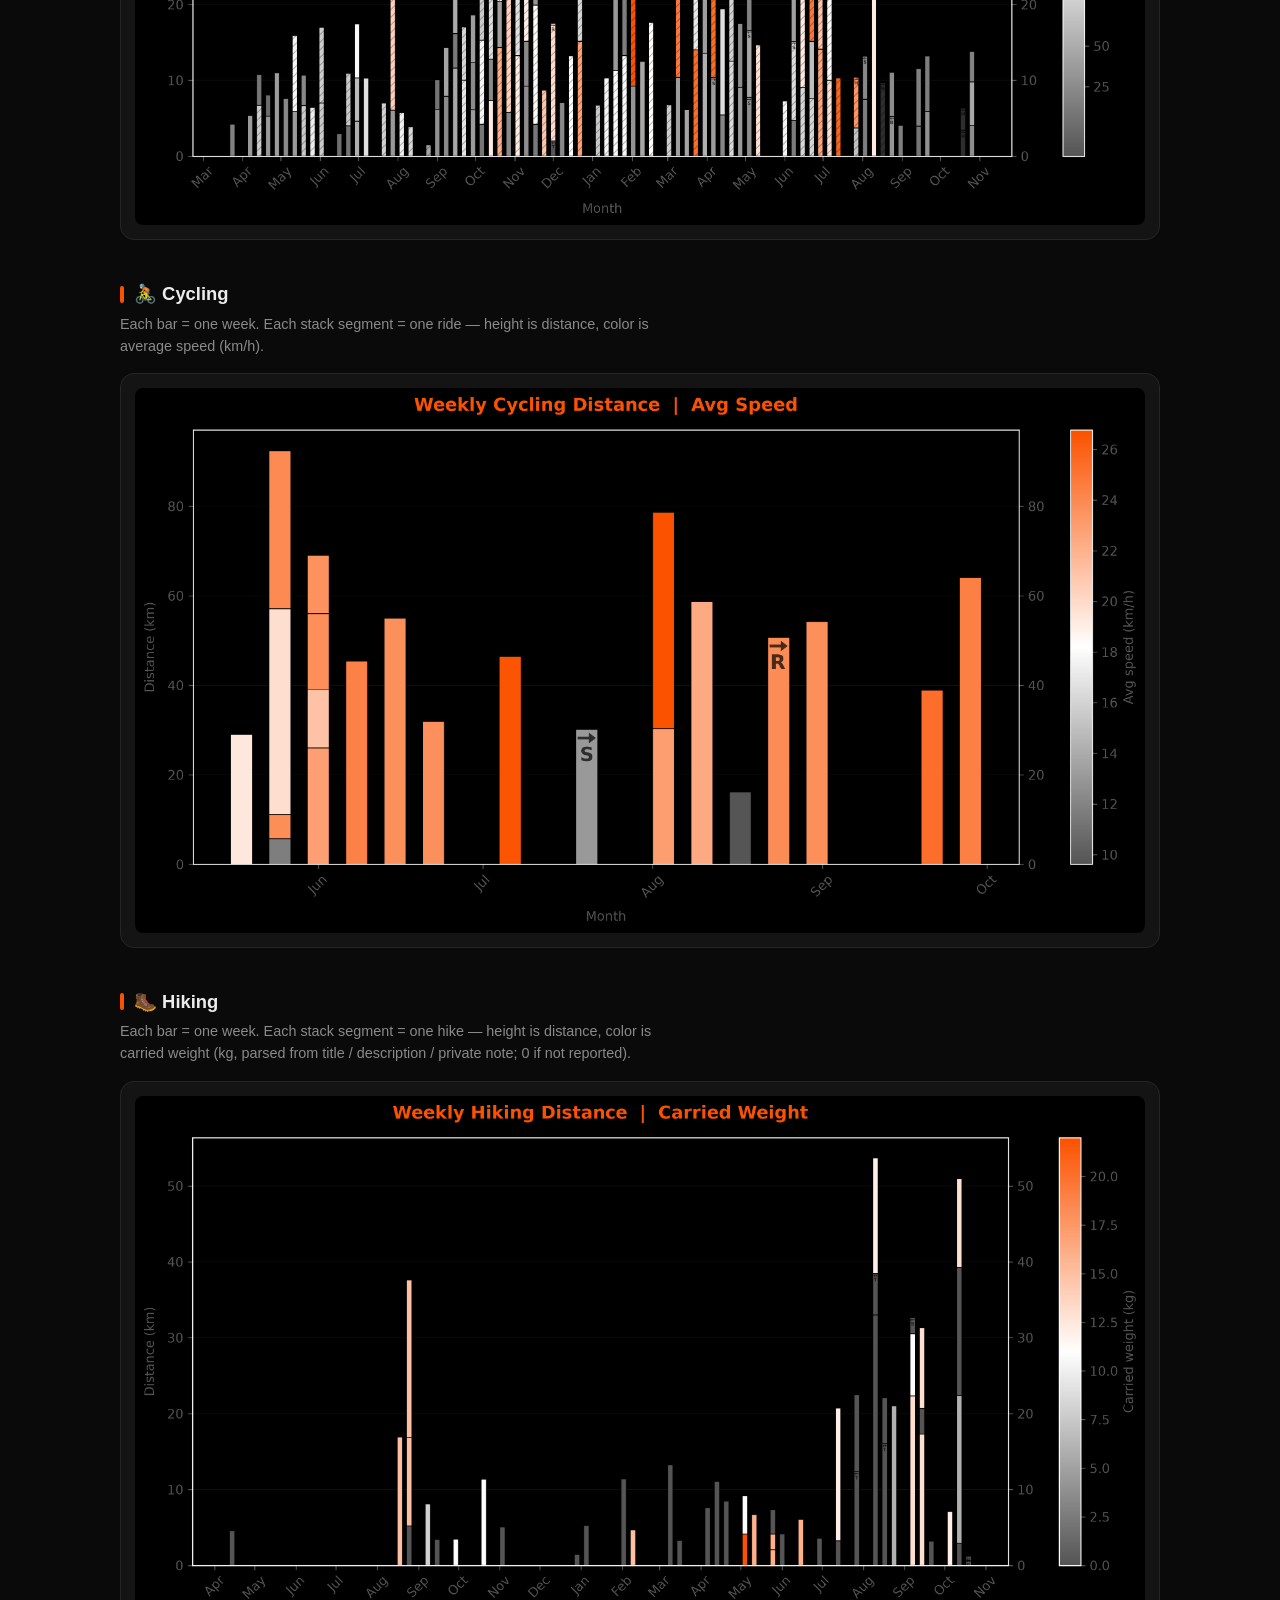
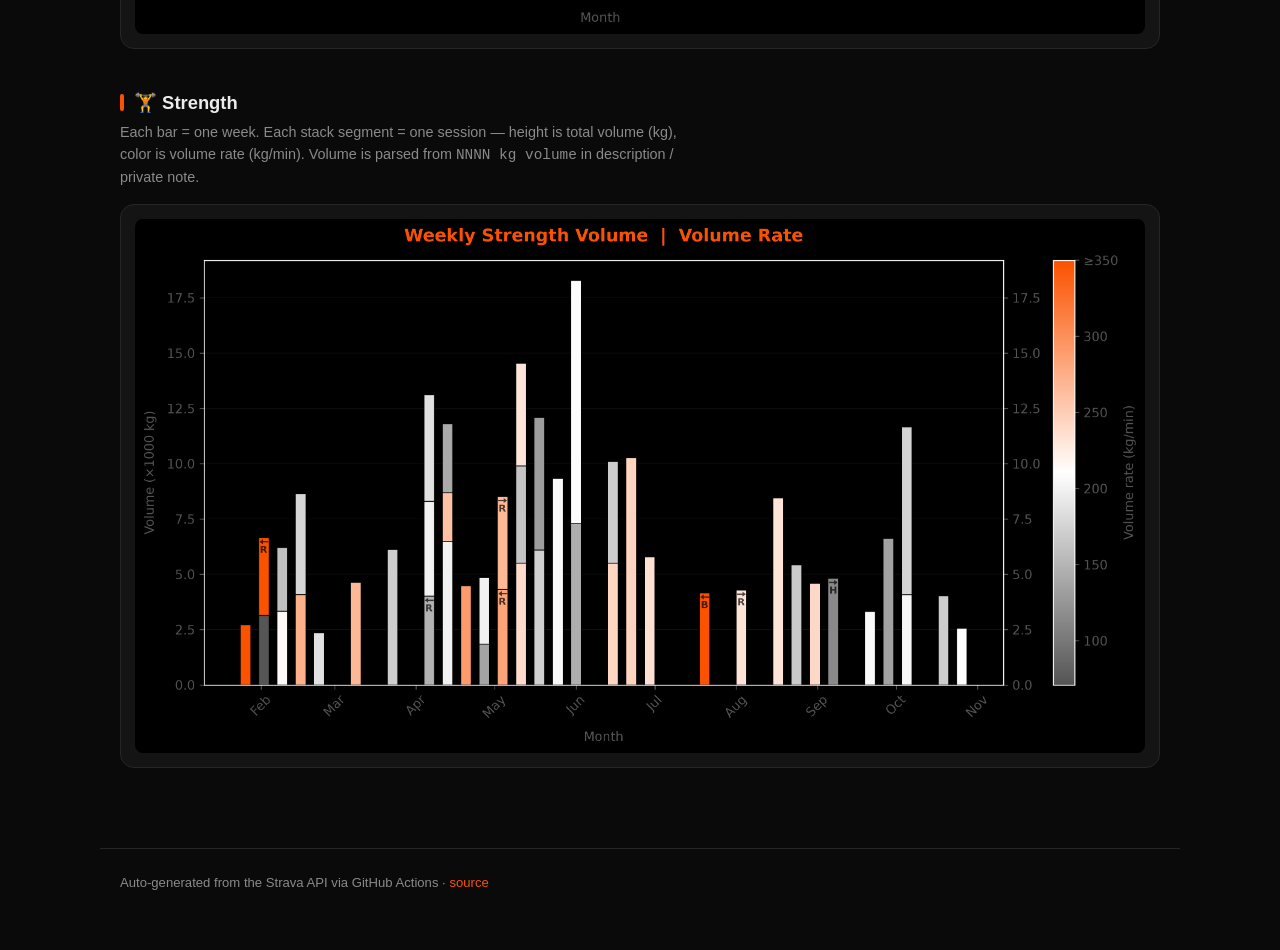
==== commit ae957f2f: "Update plots from Strava - 2026-10-24" ====
--- a/web/index.html
+++ b/web/index.html
@@ -23,7 +23,7 @@
       <a href="#plans">Plans</a>
       <a href="#sports">Sports</a>
     </nav>
-    <span class="meta">Updated <span id="build">2026-10-17 11:15 UTC</span></span>
+    <span class="meta">Updated <span id="build">2026-10-24 12:47 UTC</span></span>
   </div>
 </header>
 
@@ -50,7 +50,7 @@
       is the other activity's sport (<strong>R</strong>un, <strong>T</strong>rail,
       <strong>H</strong>ike, <strong>S</strong>trength, <strong>B</strong>ike), → means it came
       after this one, ← before, and ↔ marks the other part of a partly hiked run.</p>
-    <div class="card"><img src="../plots/weekly_overview_all_sports.20261017111552.png" alt="All-sports weekly overview" loading="lazy"></div>
+    <div class="card"><img src="../plots/weekly_overview_all_sports.20261024124738.png" alt="All-sports weekly overview" loading="lazy"></div>
   </section>
 
   <!-- Monthly calendar -->
@@ -63,11 +63,11 @@
     <div class="grid-2">
       <div>
         <div class="sub">This month</div>
-        <div class="card"><img src="../plots/month_calendar.20261017111552.png" alt="This month's activity calendar" loading="lazy"></div>
+        <div class="card"><img src="../plots/month_calendar.20261024124738.png" alt="This month's activity calendar" loading="lazy"></div>
       </div>
       <div>
         <div class="sub">Previous month</div>
-        <div class="card"><img src="../plots/month_calendar_prev.20261017111552.png" alt="Previous month's activity calendar" loading="lazy"></div>
+        <div class="card"><img src="../plots/month_calendar_prev.20261024124738.png" alt="Previous month's activity calendar" loading="lazy"></div>
       </div>
     </div>
   </section>
@@ -89,7 +89,7 @@
       half year (a previously sustained level). Once a +25% step would reach that line, growth
       reverts to +10%. The next unreached target (this or next week) drives the plots below.</p>
     <div class="card hero-plot">
-      <img src="../plots/weekly_distance_targets.20261017111552.png" alt="Weekly distance targets" loading="lazy">
+      <img src="../plots/weekly_distance_targets.20261024124738.png" alt="Weekly distance targets" loading="lazy">
     </div>
   </section>
 
@@ -98,9 +98,9 @@
     <div class="section-head"><h2>Example week plans</h2></div>
     <p class="note">How a week could be divided into multiple runs, given the target mileage.</p>
     <div class="grid">
-      <div class="card"><img src="../plots/week_plan_3_runs.20261017111552.png" alt="Week plan (3 runs)" loading="lazy"></div>
-      <div class="card"><img src="../plots/week_plan_4_runs.20261017111552.png" alt="Week plan (4 runs)" loading="lazy"></div>
-      <div class="card"><img src="../plots/week_plan_5_runs.20261017111552.png" alt="Week plan (5 runs)" loading="lazy"></div>
+      <div class="card"><img src="../plots/week_plan_3_runs.20261024124738.png" alt="Week plan (3 runs)" loading="lazy"></div>
+      <div class="card"><img src="../plots/week_plan_4_runs.20261024124738.png" alt="Week plan (4 runs)" loading="lazy"></div>
+      <div class="card"><img src="../plots/week_plan_5_runs.20261024124738.png" alt="Week plan (5 runs)" loading="lazy"></div>
     </div>
   </section>
 
@@ -110,7 +110,7 @@
     <p class="note">Ran runs in white, proposed runs in orange — auto-updated, and trying to stick
       to the schemes above.</p>
     <div class="grid">
-      <div class="card"><img src="../plots/current_week_plan_3_runs.20261017111552.png" alt="Current week (3 runs)" loading="lazy" onerror="this.closest('.card').remove()"></div>
+      <div class="card"><img src="../plots/current_week_plan_4_runs.20261024124738.png" alt="Current week (4 runs)" loading="lazy" onerror="this.closest('.card').remove()"></div>
     </div>
   </section>
 
@@ -123,19 +123,19 @@
     <div class="sub">Color = Risk</div>
     <p class="note">Risk combines distance from the normal distribution — faster and longer runs
       contribute more risk, slower and shorter less.</p>
-    <div class="card"><img src="../plots/weekly_risk.20261017111552.png" alt="Weekly risk" loading="lazy"></div>
+    <div class="card"><img src="../plots/weekly_risk.20261024124738.png" alt="Weekly risk" loading="lazy"></div>
 
     <div class="sub">Color = Pace</div>
-    <div class="card"><img src="../plots/weekly_pace.20261017111552.png" alt="Weekly pace" loading="lazy"></div>
+    <div class="card"><img src="../plots/weekly_pace.20261024124738.png" alt="Weekly pace" loading="lazy"></div>
 
     <div class="sub">Color = Distance</div>
-    <div class="card"><img src="../plots/weekly_distance.20261017111552.png" alt="Weekly distance" loading="lazy"></div>
+    <div class="card"><img src="../plots/weekly_distance.20261024124738.png" alt="Weekly distance" loading="lazy"></div>
 
     <div class="sub">Color = Elevation gain</div>
     <p class="note">Total elevation gain per run (m), on a square-root color scale so everyday
       50–200 m runs aren't all dark next to the few mountain runs. The two parts of a split run
       have no elevation of their own and show dark gray.</p>
-    <div class="card"><img src="../plots/weekly_elevation.20261017111552.png" alt="Weekly elevation gain" loading="lazy"></div>
+    <div class="card"><img src="../plots/weekly_elevation.20261024124738.png" alt="Weekly elevation gain" loading="lazy"></div>
   </section>
 
   <!-- Cycling -->
@@ -143,7 +143,7 @@
     <div class="section-head"><h2>🚴 Cycling</h2></div>
     <p class="note">Each bar = one week. Each stack segment = one ride — height is distance, color
       is average speed (km/h).</p>
-    <div class="card"><img src="../plots/weekly_ride_speed.20261017111552.png" alt="Weekly cycling" loading="lazy"></div>
+    <div class="card"><img src="../plots/weekly_ride_speed.20261024124738.png" alt="Weekly cycling" loading="lazy"></div>
   </section>
 
   <!-- Hiking -->
@@ -151,7 +151,7 @@
     <div class="section-head"><h2>🥾 Hiking</h2></div>
     <p class="note">Each bar = one week. Each stack segment = one hike — height is distance, color
       is carried weight (kg, parsed from title / description / private note; 0 if not reported).</p>
-    <div class="card"><img src="../plots/weekly_hike_weight.20261017111552.png" alt="Weekly hiking" loading="lazy"></div>
+    <div class="card"><img src="../plots/weekly_hike_weight.20261024124738.png" alt="Weekly hiking" loading="lazy"></div>
   </section>
 
   <!-- Strength -->
@@ -160,7 +160,7 @@
     <p class="note">Each bar = one week. Each stack segment = one session — height is total volume
       (kg), color is volume rate (kg/min). Volume is parsed from <code>NNNN kg volume</code> in
       description / private note.</p>
-    <div class="card"><img src="../plots/weekly_strength_volume.20261017111552.png" alt="Weekly strength" loading="lazy"></div>
+    <div class="card"><img src="../plots/weekly_strength_volume.20261024124738.png" alt="Weekly strength" loading="lazy"></div>
   </section>
 
 </main>
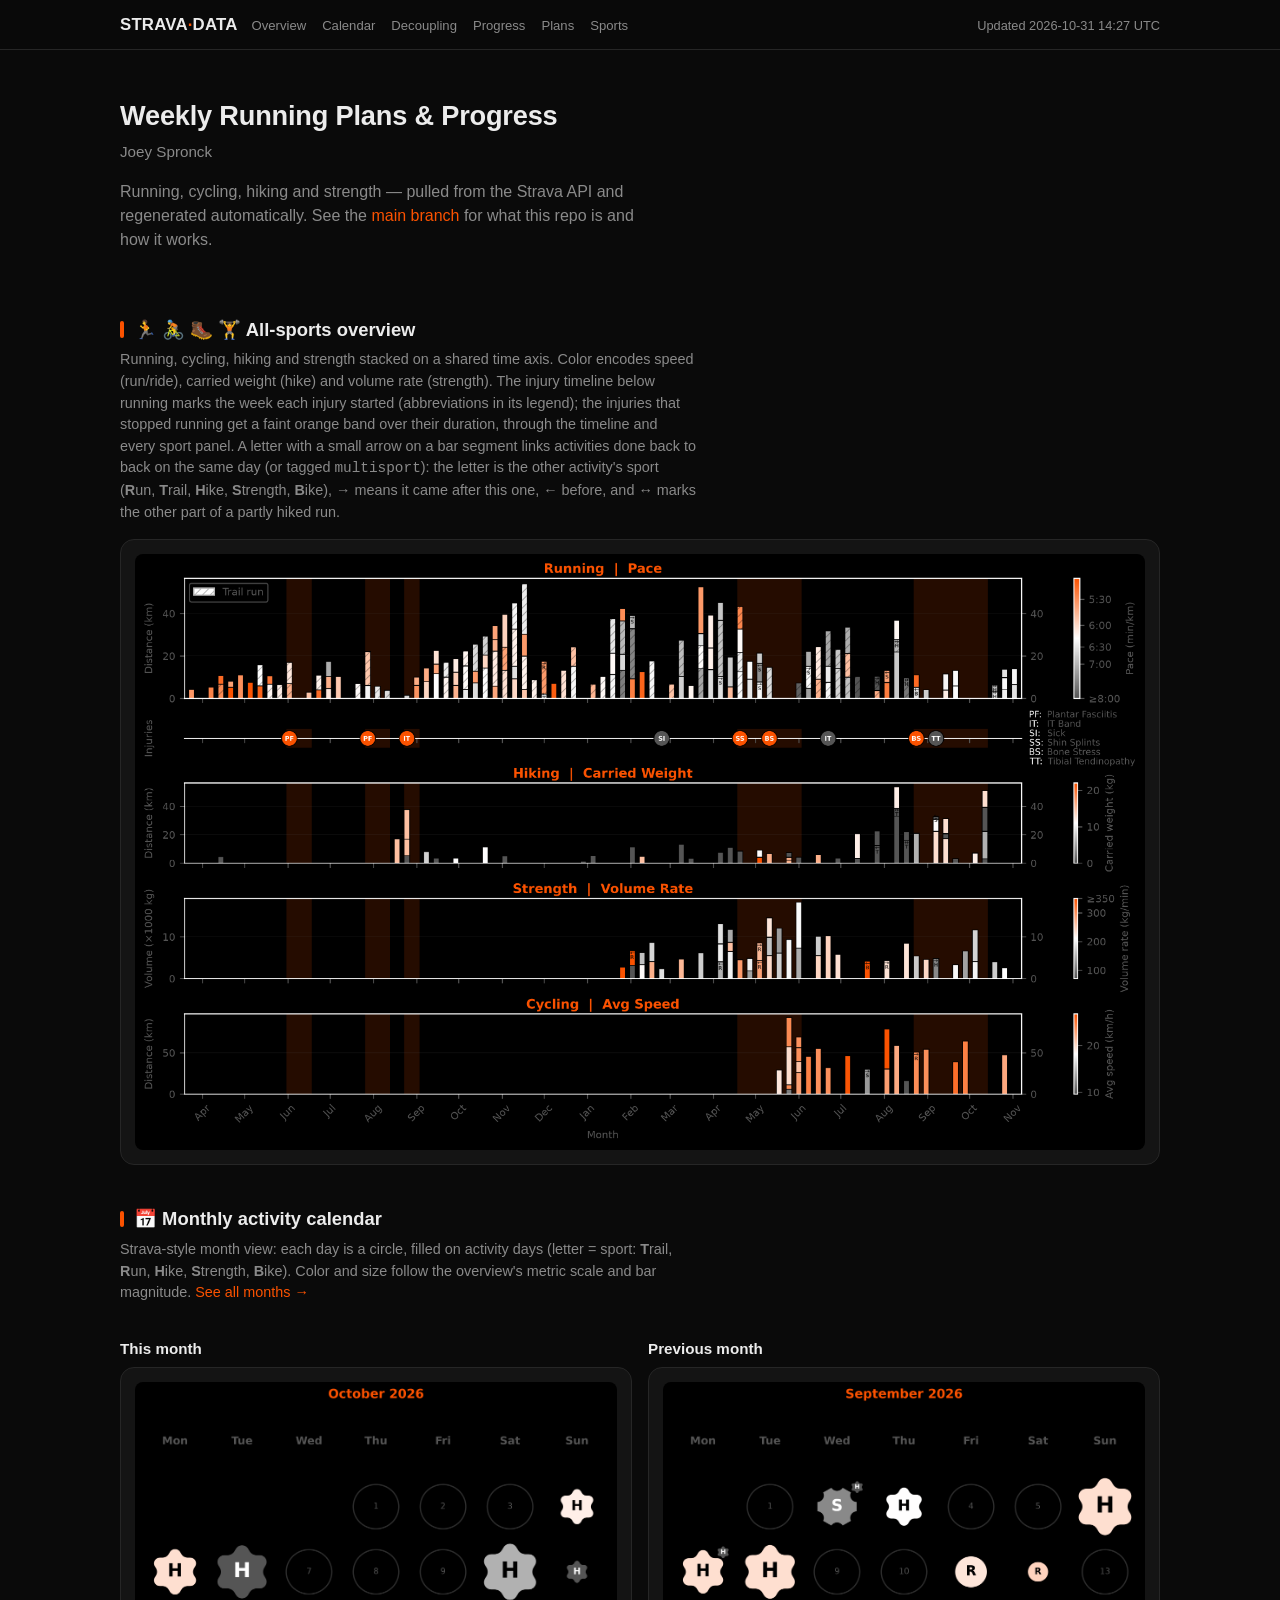
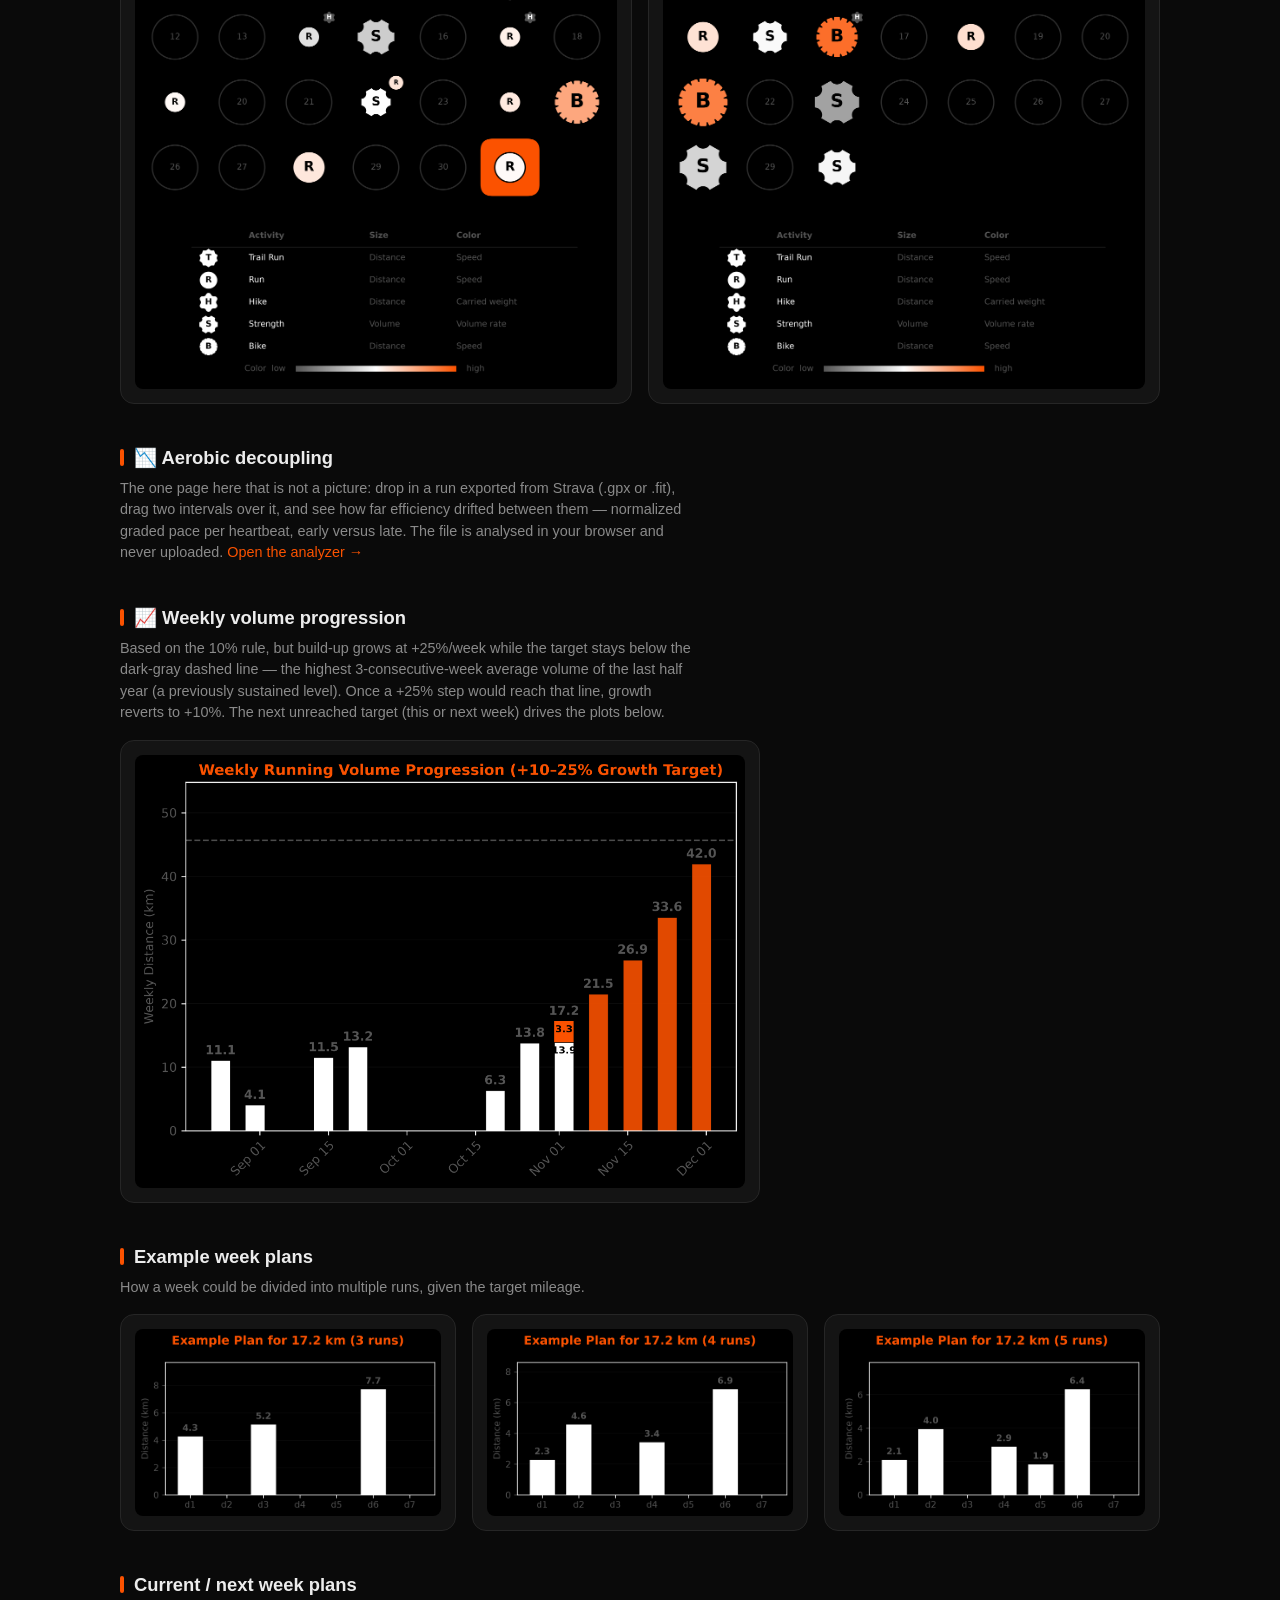
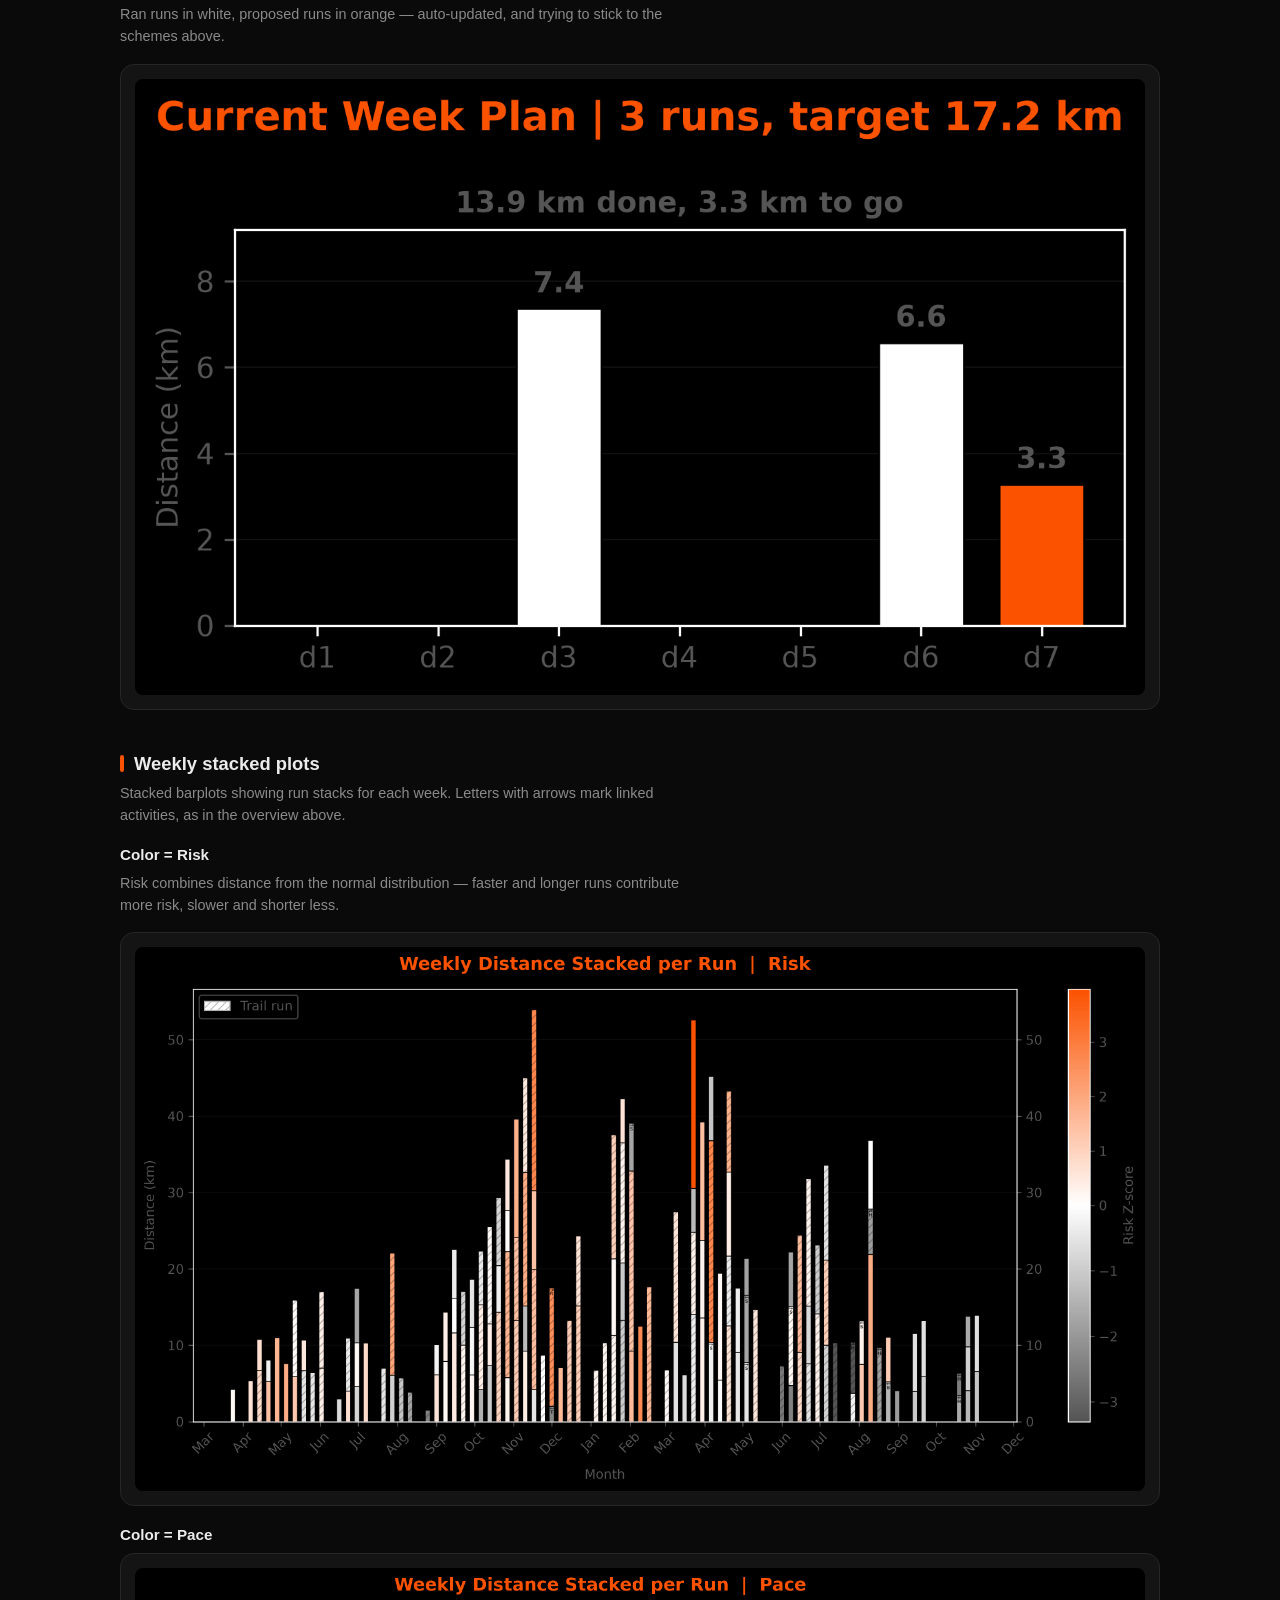
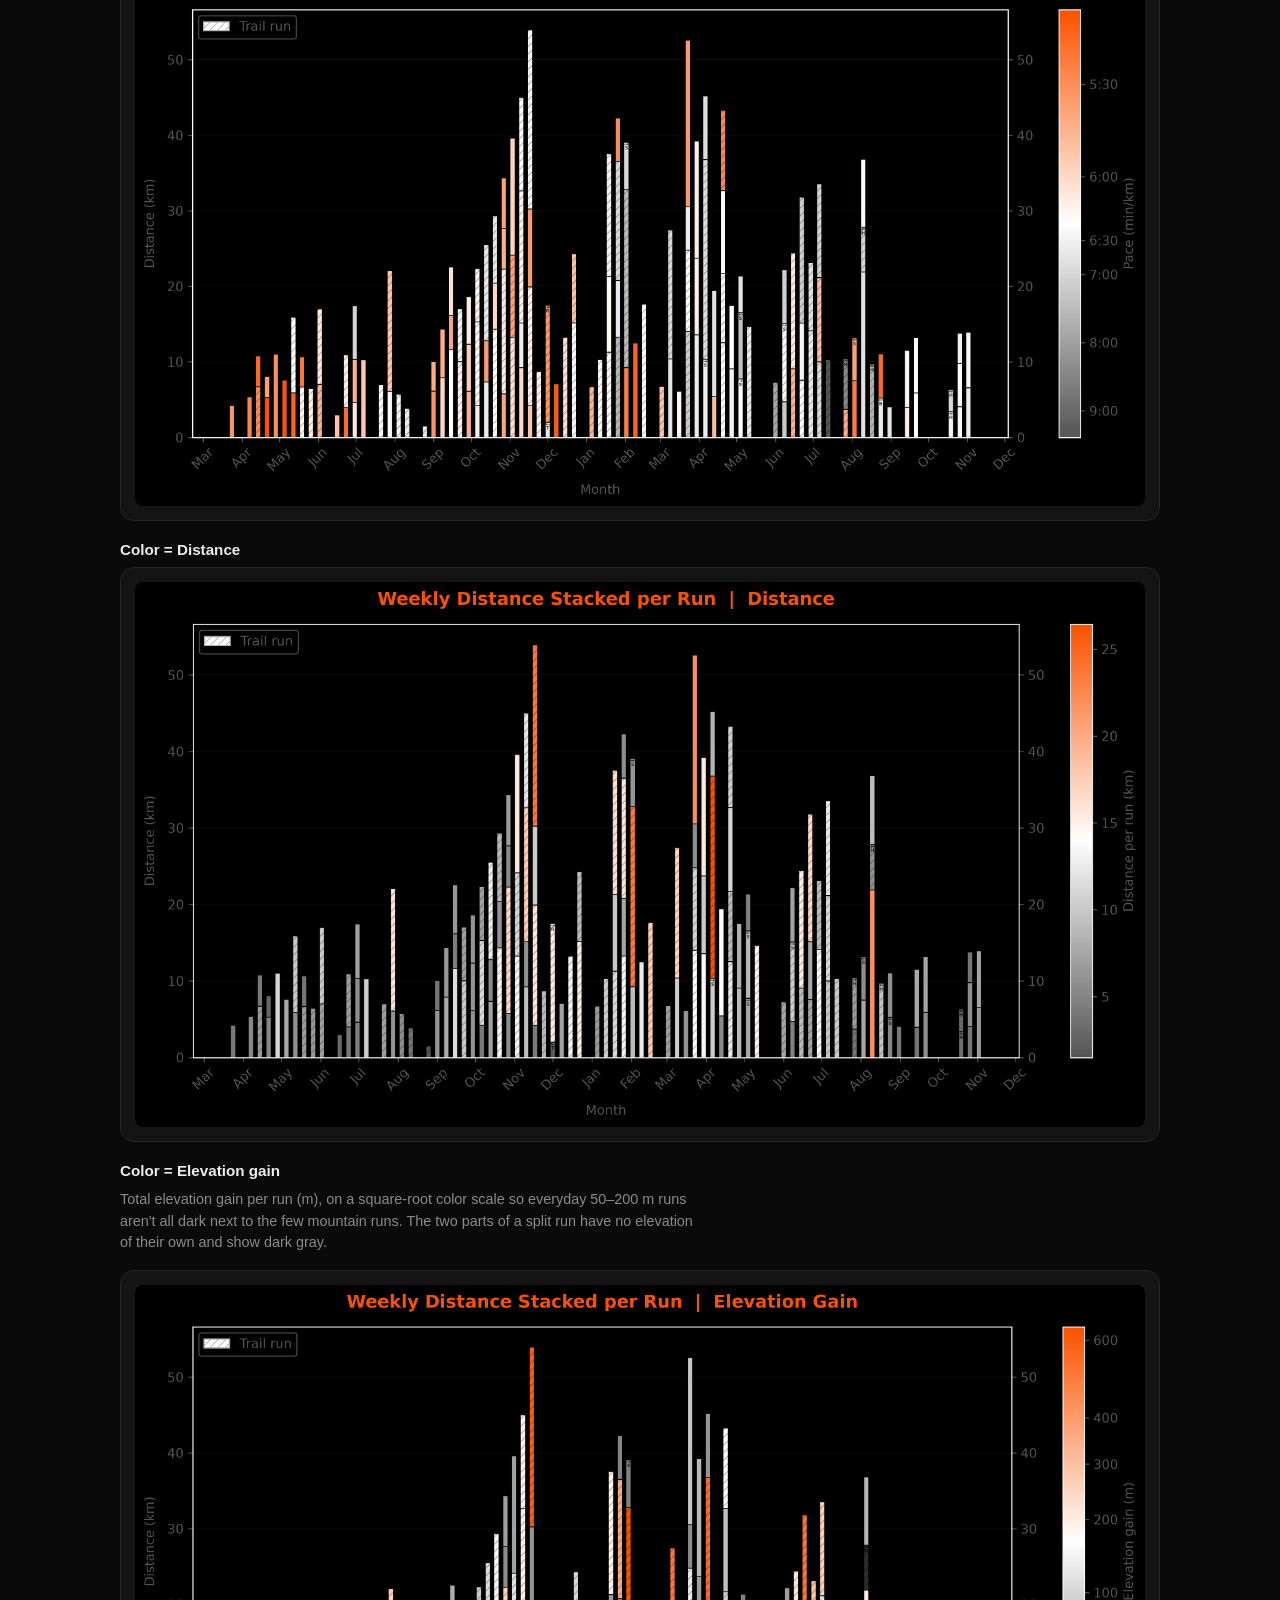
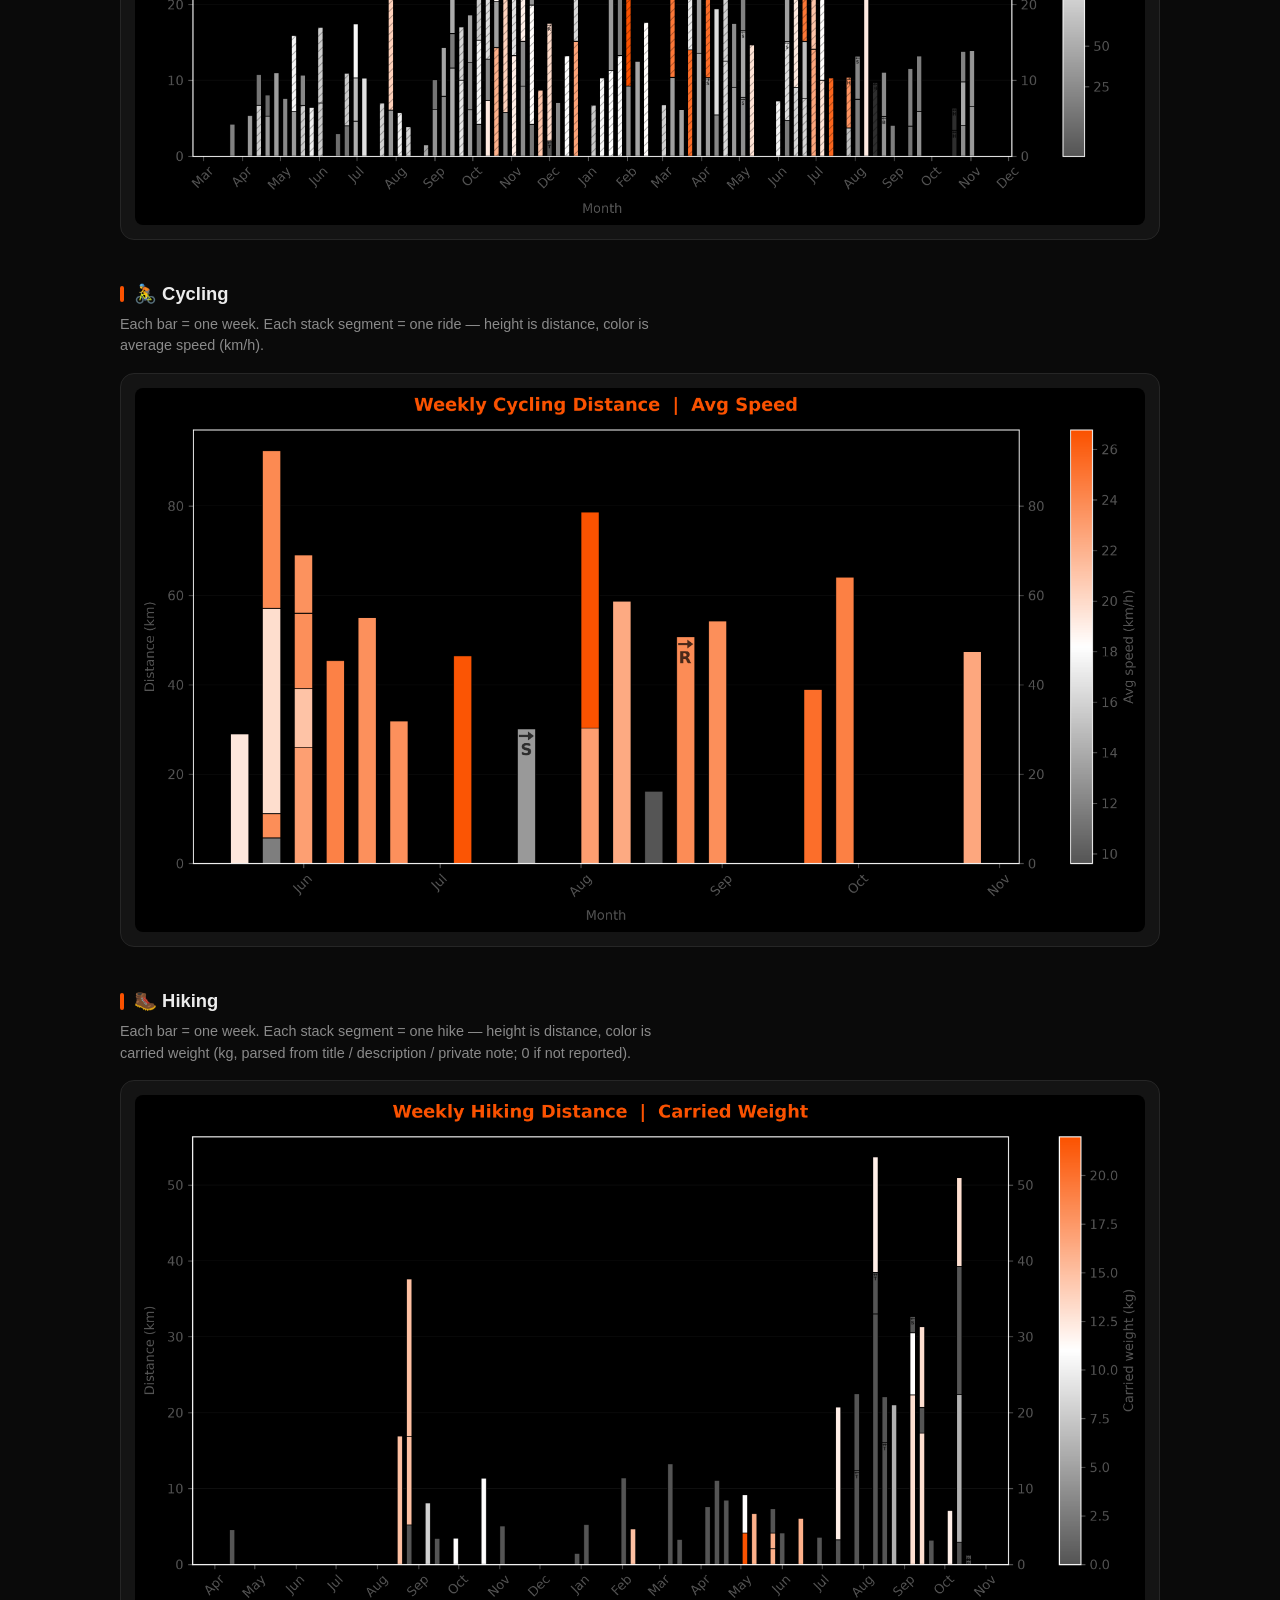
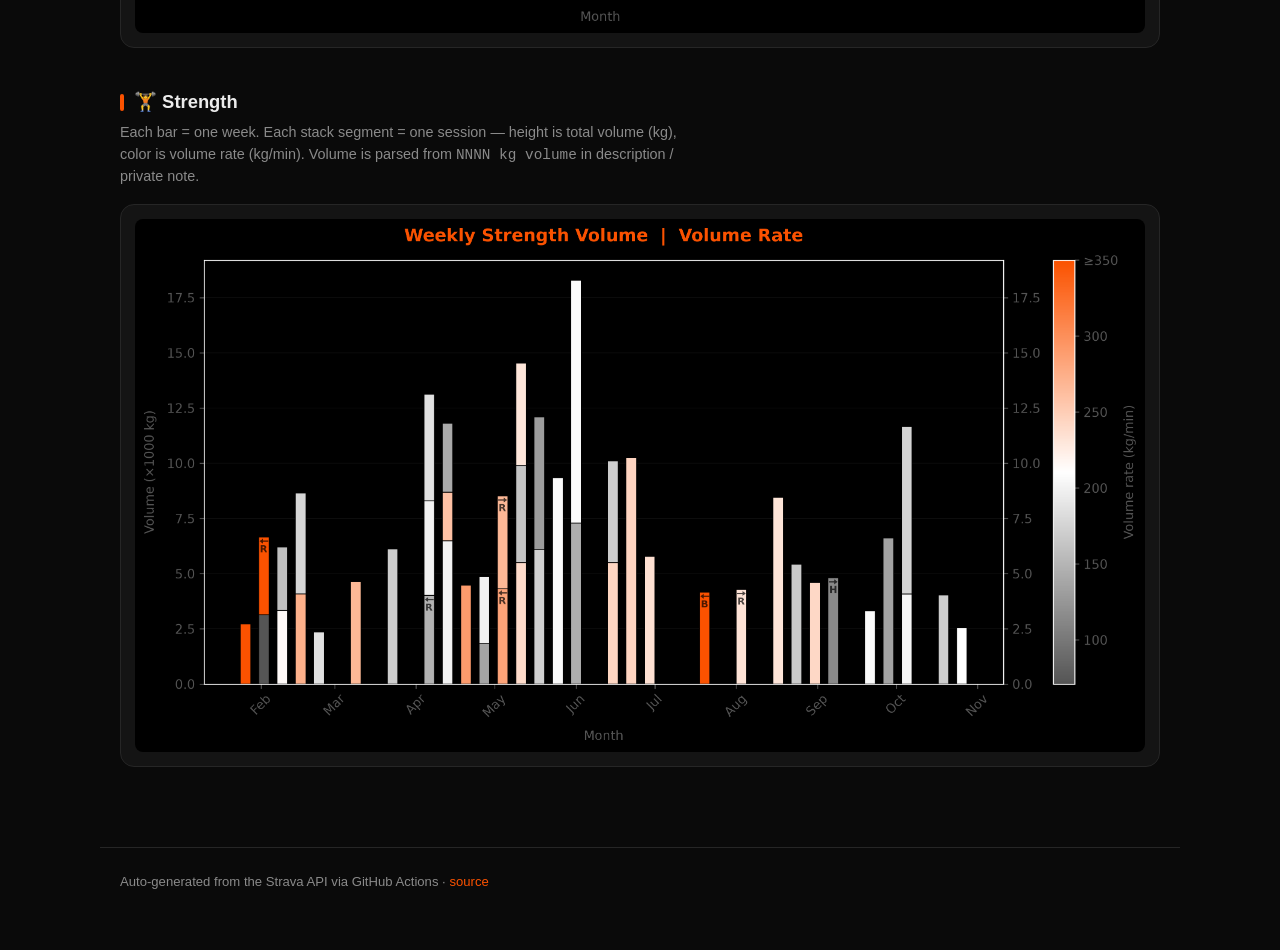
==== commit 6b573c84: "Update plots from Strava - 2026-10-31" ====
--- a/web/index.html
+++ b/web/index.html
@@ -23,7 +23,7 @@
       <a href="#plans">Plans</a>
       <a href="#sports">Sports</a>
     </nav>
-    <span class="meta">Updated <span id="build">2026-10-24 12:47 UTC</span></span>
+    <span class="meta">Updated <span id="build">2026-10-31 14:27 UTC</span></span>
   </div>
 </header>
 
@@ -50,7 +50,7 @@
       is the other activity's sport (<strong>R</strong>un, <strong>T</strong>rail,
       <strong>H</strong>ike, <strong>S</strong>trength, <strong>B</strong>ike), → means it came
       after this one, ← before, and ↔ marks the other part of a partly hiked run.</p>
-    <div class="card"><img src="../plots/weekly_overview_all_sports.20261024124738.png" alt="All-sports weekly overview" loading="lazy"></div>
+    <div class="card"><img src="../plots/weekly_overview_all_sports.20261031142732.png" alt="All-sports weekly overview" loading="lazy"></div>
   </section>
 
   <!-- Monthly calendar -->
@@ -63,11 +63,11 @@
     <div class="grid-2">
       <div>
         <div class="sub">This month</div>
-        <div class="card"><img src="../plots/month_calendar.20261024124738.png" alt="This month's activity calendar" loading="lazy"></div>
+        <div class="card"><img src="../plots/month_calendar.20261031142732.png" alt="This month's activity calendar" loading="lazy"></div>
       </div>
       <div>
         <div class="sub">Previous month</div>
-        <div class="card"><img src="../plots/month_calendar_prev.20261024124738.png" alt="Previous month's activity calendar" loading="lazy"></div>
+        <div class="card"><img src="../plots/month_calendar_prev.20261031142732.png" alt="Previous month's activity calendar" loading="lazy"></div>
       </div>
     </div>
   </section>
@@ -89,7 +89,7 @@
       half year (a previously sustained level). Once a +25% step would reach that line, growth
       reverts to +10%. The next unreached target (this or next week) drives the plots below.</p>
     <div class="card hero-plot">
-      <img src="../plots/weekly_distance_targets.20261024124738.png" alt="Weekly distance targets" loading="lazy">
+      <img src="../plots/weekly_distance_targets.20261031142732.png" alt="Weekly distance targets" loading="lazy">
     </div>
   </section>
 
@@ -98,9 +98,9 @@
     <div class="section-head"><h2>Example week plans</h2></div>
     <p class="note">How a week could be divided into multiple runs, given the target mileage.</p>
     <div class="grid">
-      <div class="card"><img src="../plots/week_plan_3_runs.20261024124738.png" alt="Week plan (3 runs)" loading="lazy"></div>
-      <div class="card"><img src="../plots/week_plan_4_runs.20261024124738.png" alt="Week plan (4 runs)" loading="lazy"></div>
-      <div class="card"><img src="../plots/week_plan_5_runs.20261024124738.png" alt="Week plan (5 runs)" loading="lazy"></div>
+      <div class="card"><img src="../plots/week_plan_3_runs.20261031142732.png" alt="Week plan (3 runs)" loading="lazy"></div>
+      <div class="card"><img src="../plots/week_plan_4_runs.20261031142732.png" alt="Week plan (4 runs)" loading="lazy"></div>
+      <div class="card"><img src="../plots/week_plan_5_runs.20261031142732.png" alt="Week plan (5 runs)" loading="lazy"></div>
     </div>
   </section>
 
@@ -110,7 +110,7 @@
     <p class="note">Ran runs in white, proposed runs in orange — auto-updated, and trying to stick
       to the schemes above.</p>
     <div class="grid">
-      <div class="card"><img src="../plots/current_week_plan_4_runs.20261024124738.png" alt="Current week (4 runs)" loading="lazy" onerror="this.closest('.card').remove()"></div>
+      <div class="card"><img src="../plots/current_week_plan_3_runs.20261031142732.png" alt="Current week (3 runs)" loading="lazy" onerror="this.closest('.card').remove()"></div>
     </div>
   </section>
 
@@ -123,19 +123,19 @@
     <div class="sub">Color = Risk</div>
     <p class="note">Risk combines distance from the normal distribution — faster and longer runs
       contribute more risk, slower and shorter less.</p>
-    <div class="card"><img src="../plots/weekly_risk.20261024124738.png" alt="Weekly risk" loading="lazy"></div>
+    <div class="card"><img src="../plots/weekly_risk.20261031142732.png" alt="Weekly risk" loading="lazy"></div>
 
     <div class="sub">Color = Pace</div>
-    <div class="card"><img src="../plots/weekly_pace.20261024124738.png" alt="Weekly pace" loading="lazy"></div>
+    <div class="card"><img src="../plots/weekly_pace.20261031142732.png" alt="Weekly pace" loading="lazy"></div>
 
     <div class="sub">Color = Distance</div>
-    <div class="card"><img src="../plots/weekly_distance.20261024124738.png" alt="Weekly distance" loading="lazy"></div>
+    <div class="card"><img src="../plots/weekly_distance.20261031142732.png" alt="Weekly distance" loading="lazy"></div>
 
     <div class="sub">Color = Elevation gain</div>
     <p class="note">Total elevation gain per run (m), on a square-root color scale so everyday
       50–200 m runs aren't all dark next to the few mountain runs. The two parts of a split run
       have no elevation of their own and show dark gray.</p>
-    <div class="card"><img src="../plots/weekly_elevation.20261024124738.png" alt="Weekly elevation gain" loading="lazy"></div>
+    <div class="card"><img src="../plots/weekly_elevation.20261031142732.png" alt="Weekly elevation gain" loading="lazy"></div>
   </section>
 
   <!-- Cycling -->
@@ -143,7 +143,7 @@
     <div class="section-head"><h2>🚴 Cycling</h2></div>
     <p class="note">Each bar = one week. Each stack segment = one ride — height is distance, color
       is average speed (km/h).</p>
-    <div class="card"><img src="../plots/weekly_ride_speed.20261024124738.png" alt="Weekly cycling" loading="lazy"></div>
+    <div class="card"><img src="../plots/weekly_ride_speed.20261031142732.png" alt="Weekly cycling" loading="lazy"></div>
   </section>
 
   <!-- Hiking -->
@@ -151,7 +151,7 @@
     <div class="section-head"><h2>🥾 Hiking</h2></div>
     <p class="note">Each bar = one week. Each stack segment = one hike — height is distance, color
       is carried weight (kg, parsed from title / description / private note; 0 if not reported).</p>
-    <div class="card"><img src="../plots/weekly_hike_weight.20261024124738.png" alt="Weekly hiking" loading="lazy"></div>
+    <div class="card"><img src="../plots/weekly_hike_weight.20261031142732.png" alt="Weekly hiking" loading="lazy"></div>
   </section>
 
   <!-- Strength -->
@@ -160,7 +160,7 @@
     <p class="note">Each bar = one week. Each stack segment = one session — height is total volume
       (kg), color is volume rate (kg/min). Volume is parsed from <code>NNNN kg volume</code> in
       description / private note.</p>
-    <div class="card"><img src="../plots/weekly_strength_volume.20261024124738.png" alt="Weekly strength" loading="lazy"></div>
+    <div class="card"><img src="../plots/weekly_strength_volume.20261031142732.png" alt="Weekly strength" loading="lazy"></div>
   </section>
 
 </main>
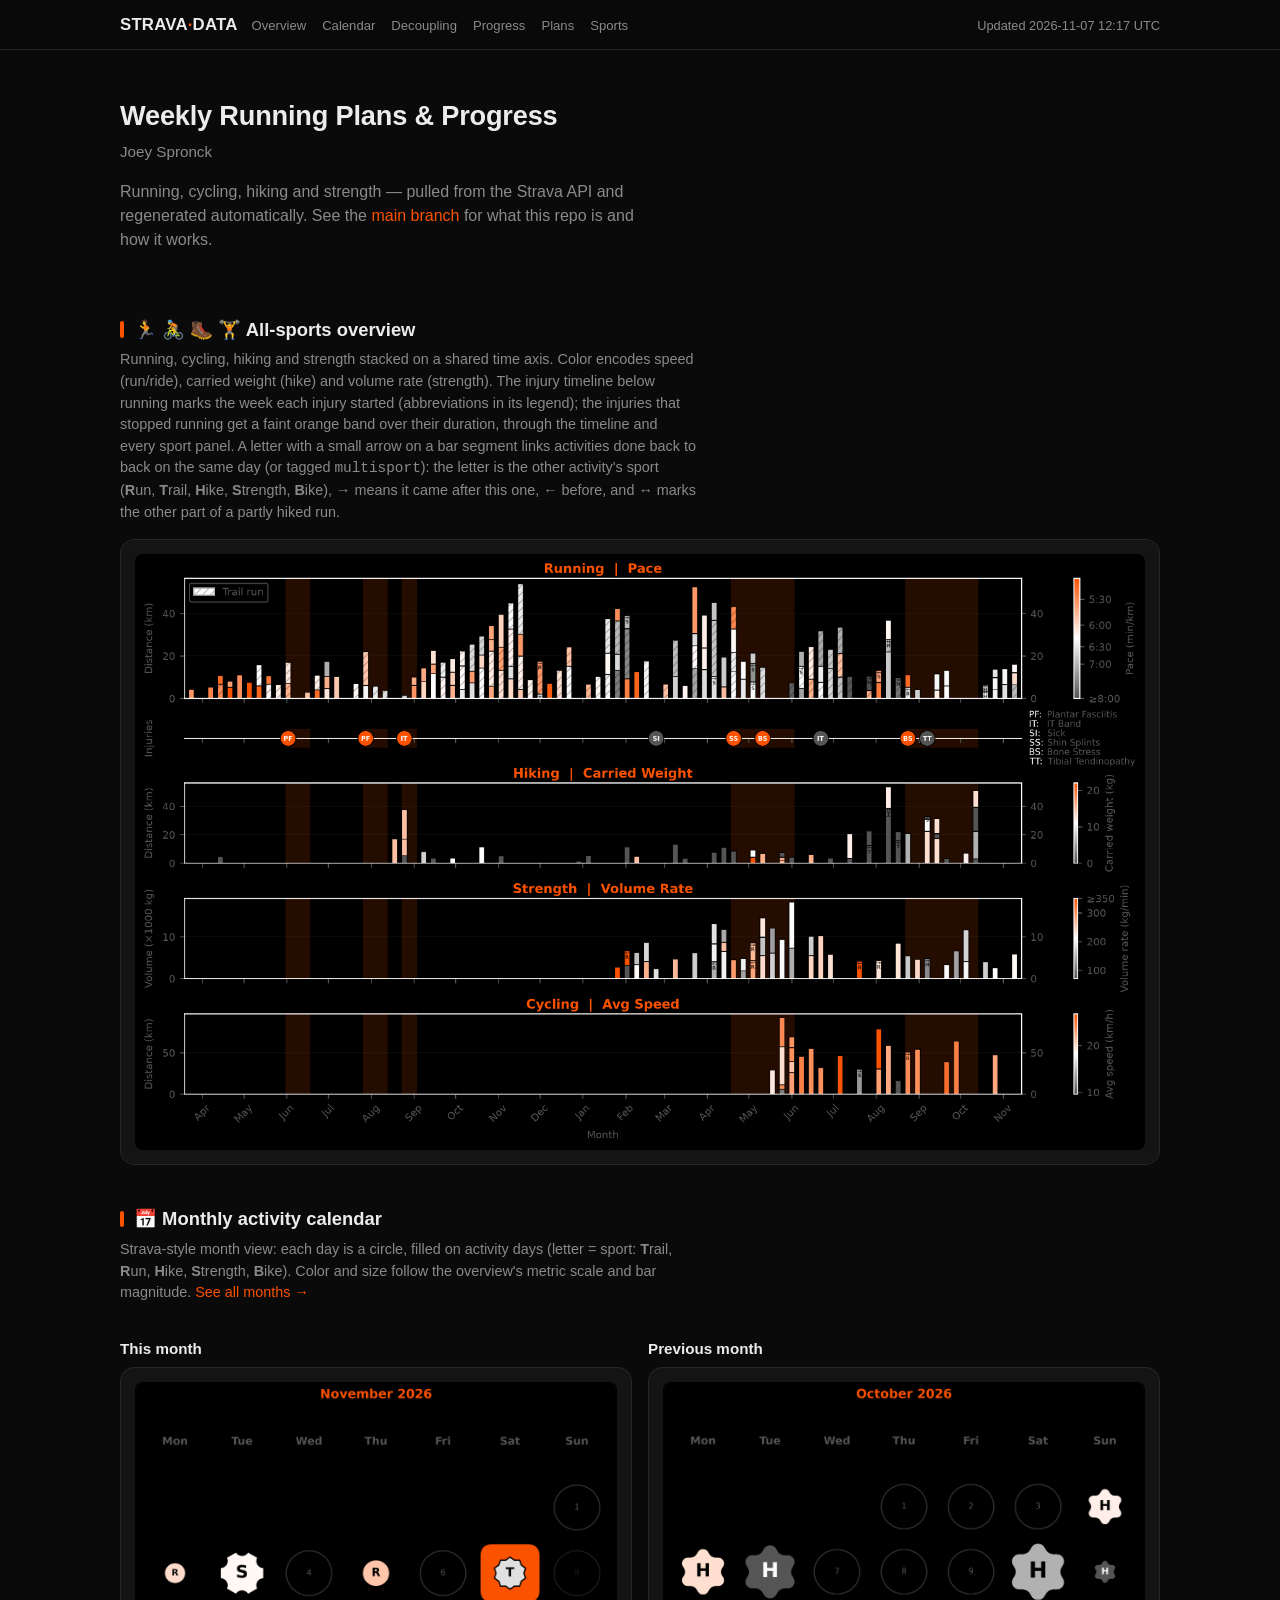
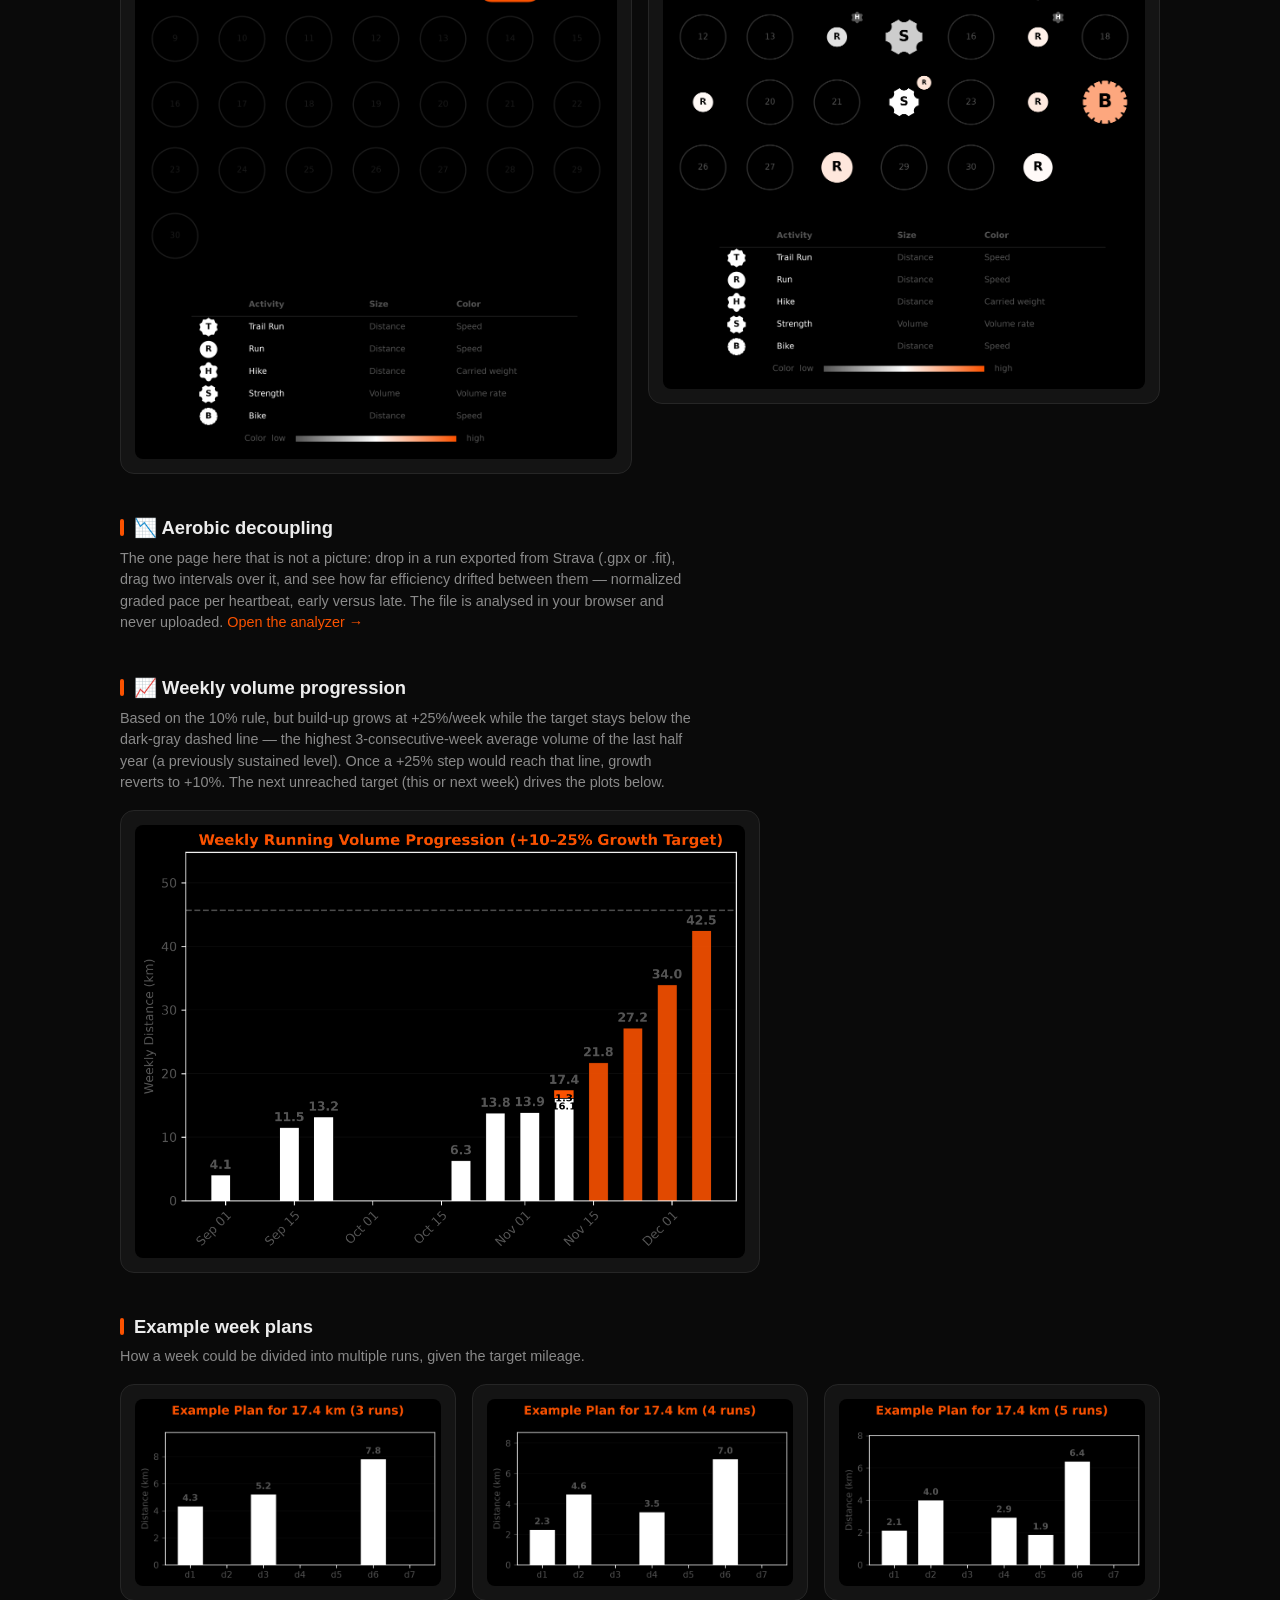
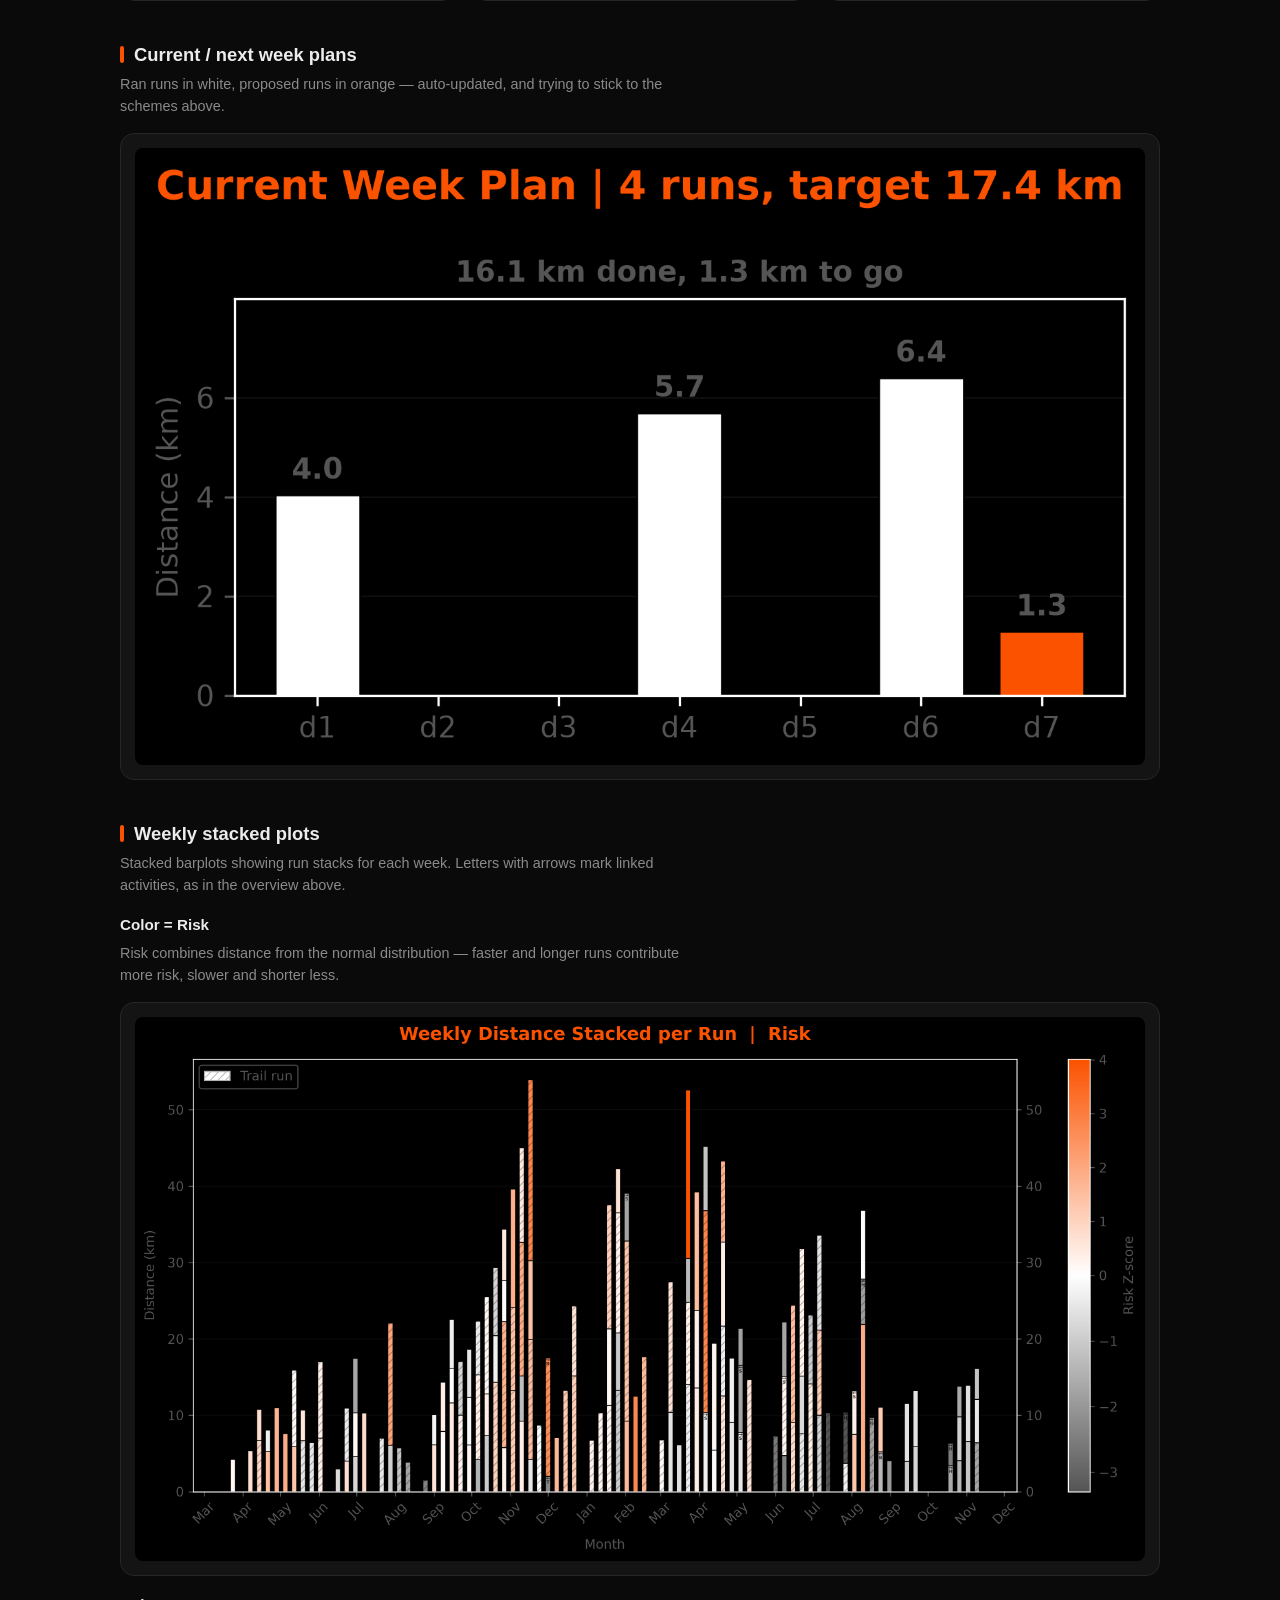
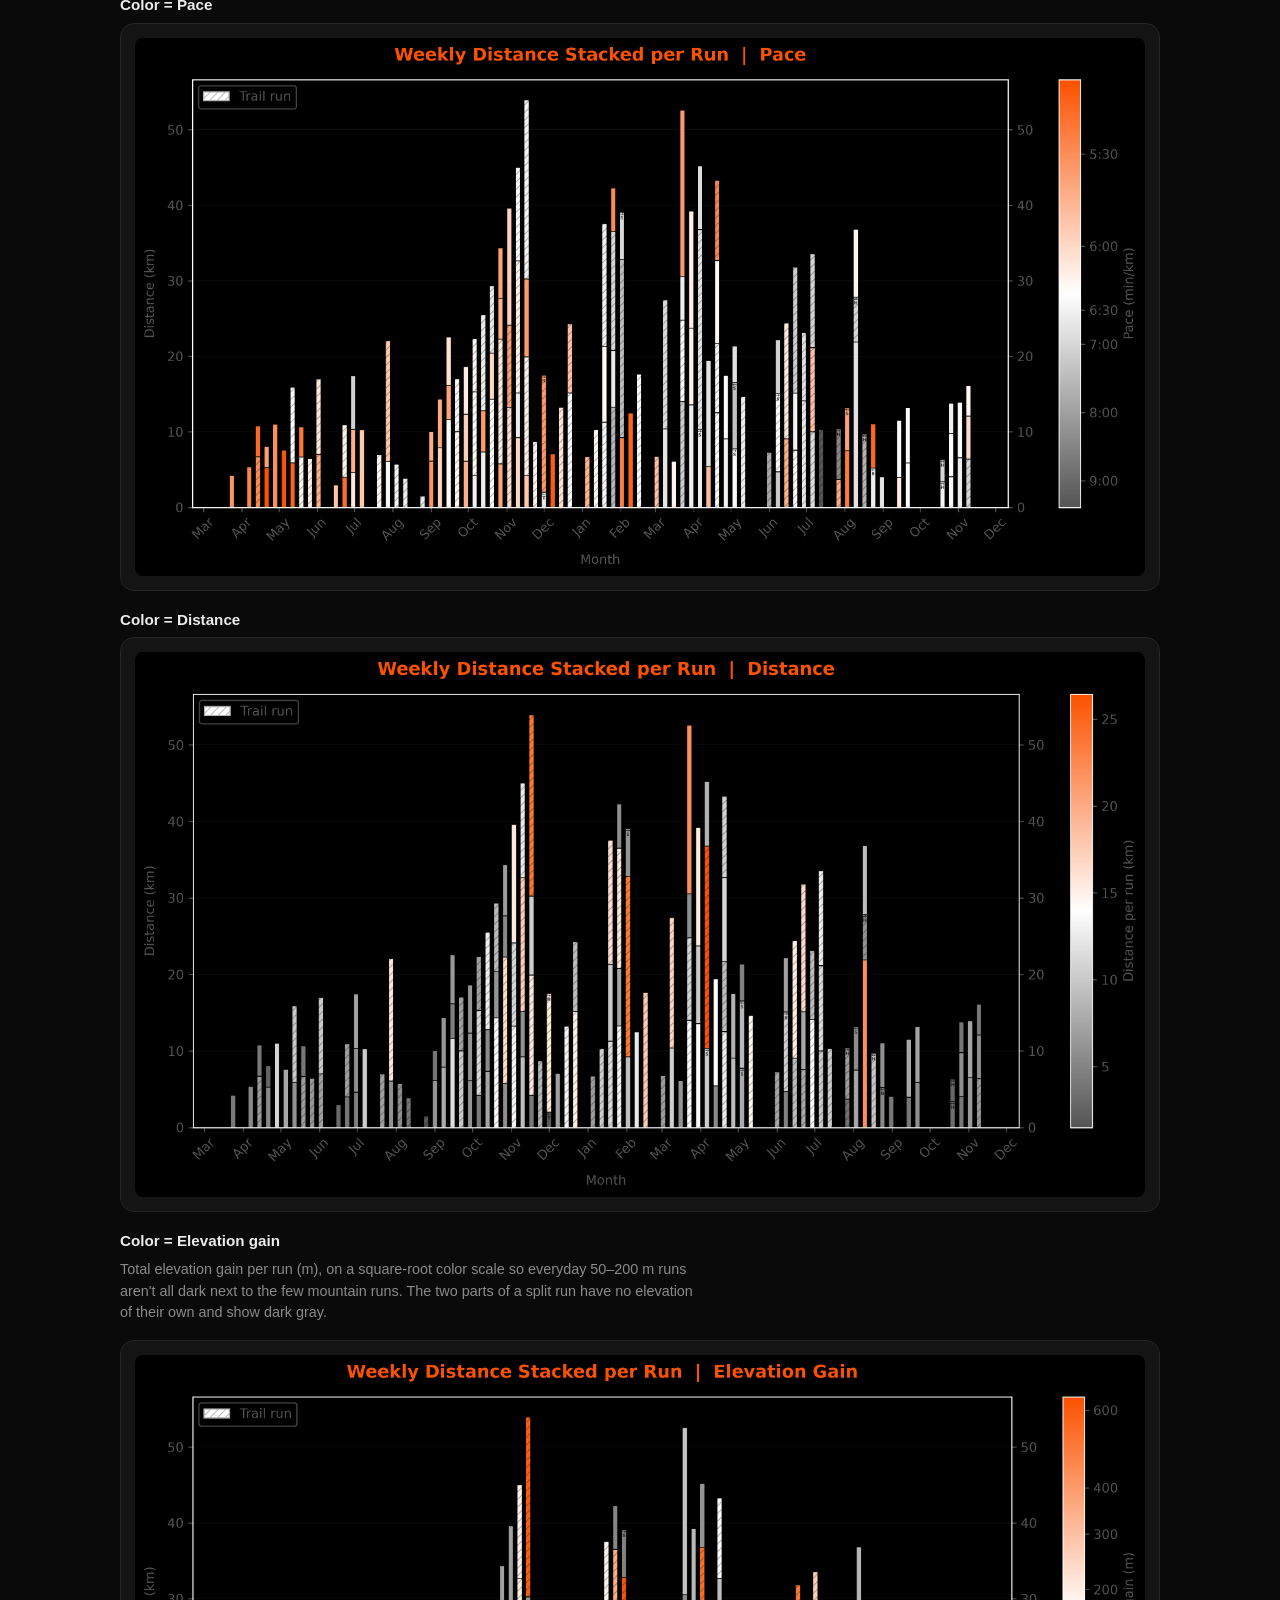
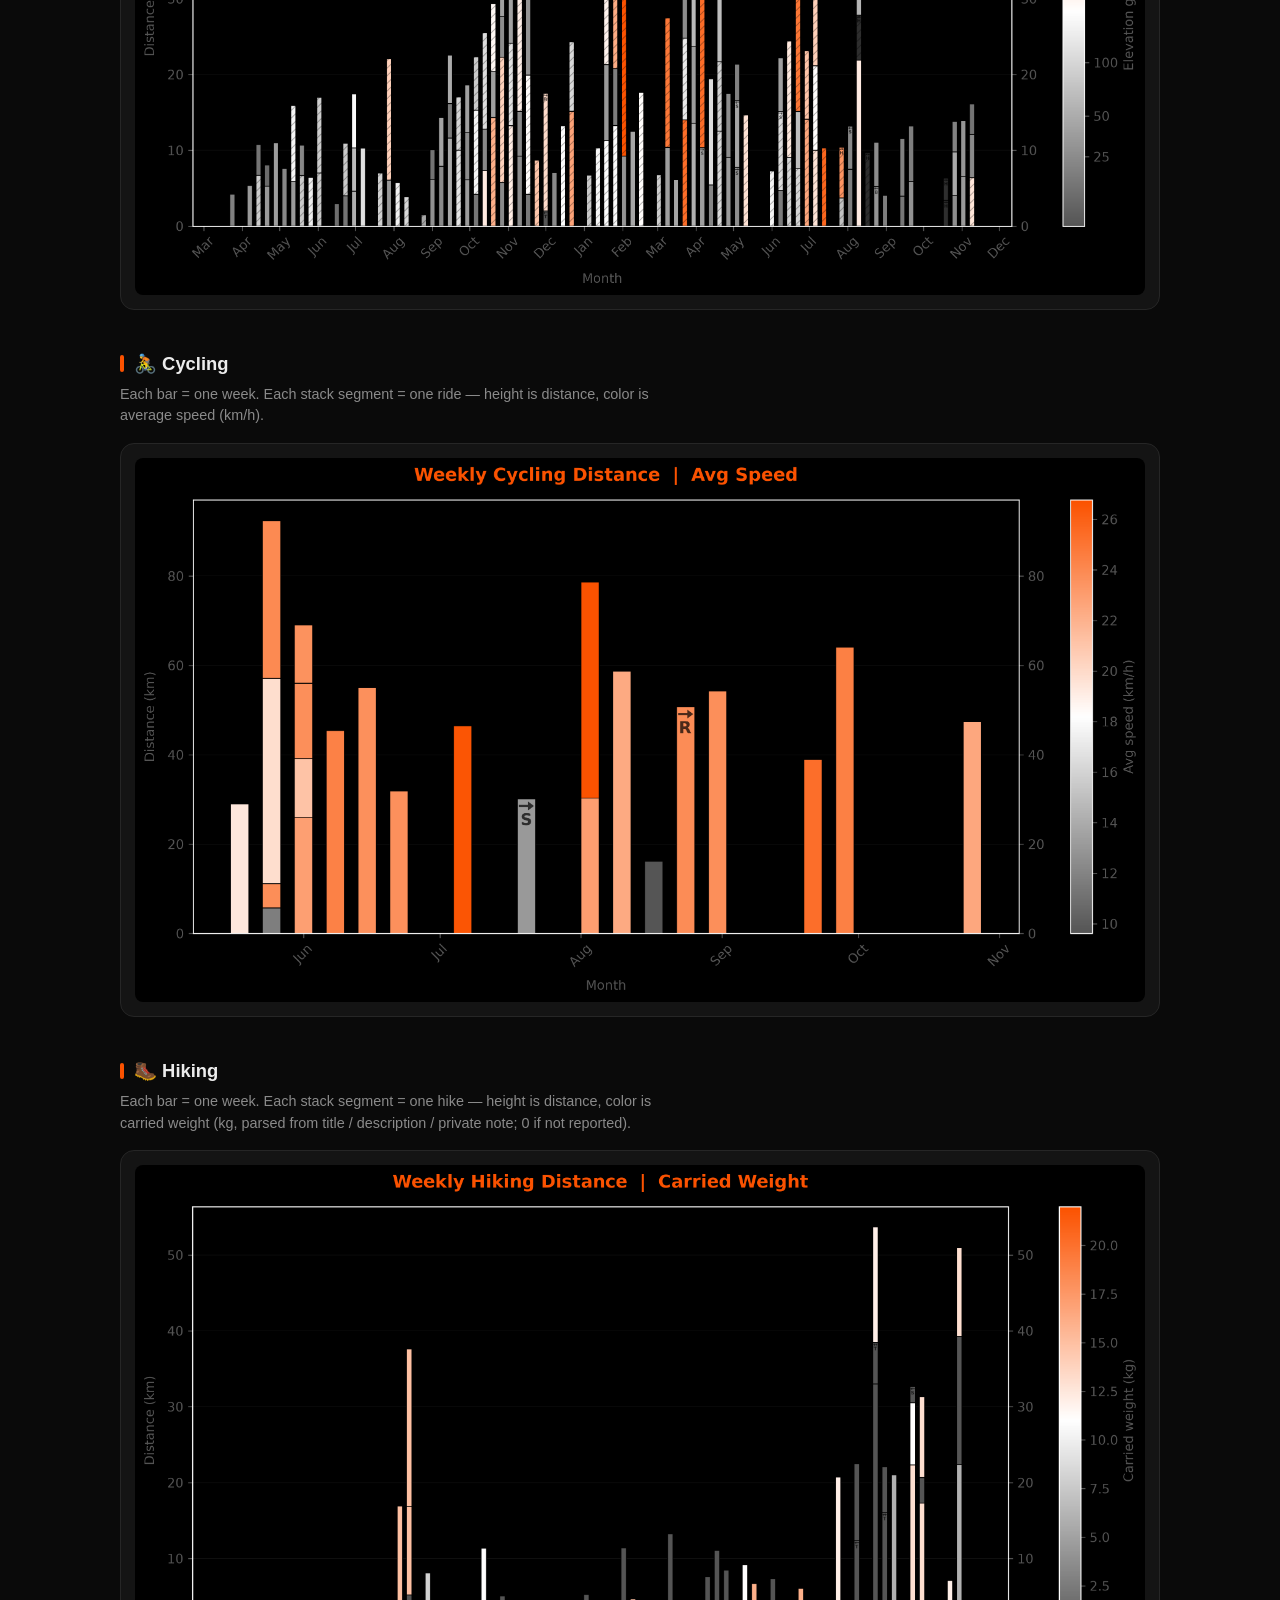
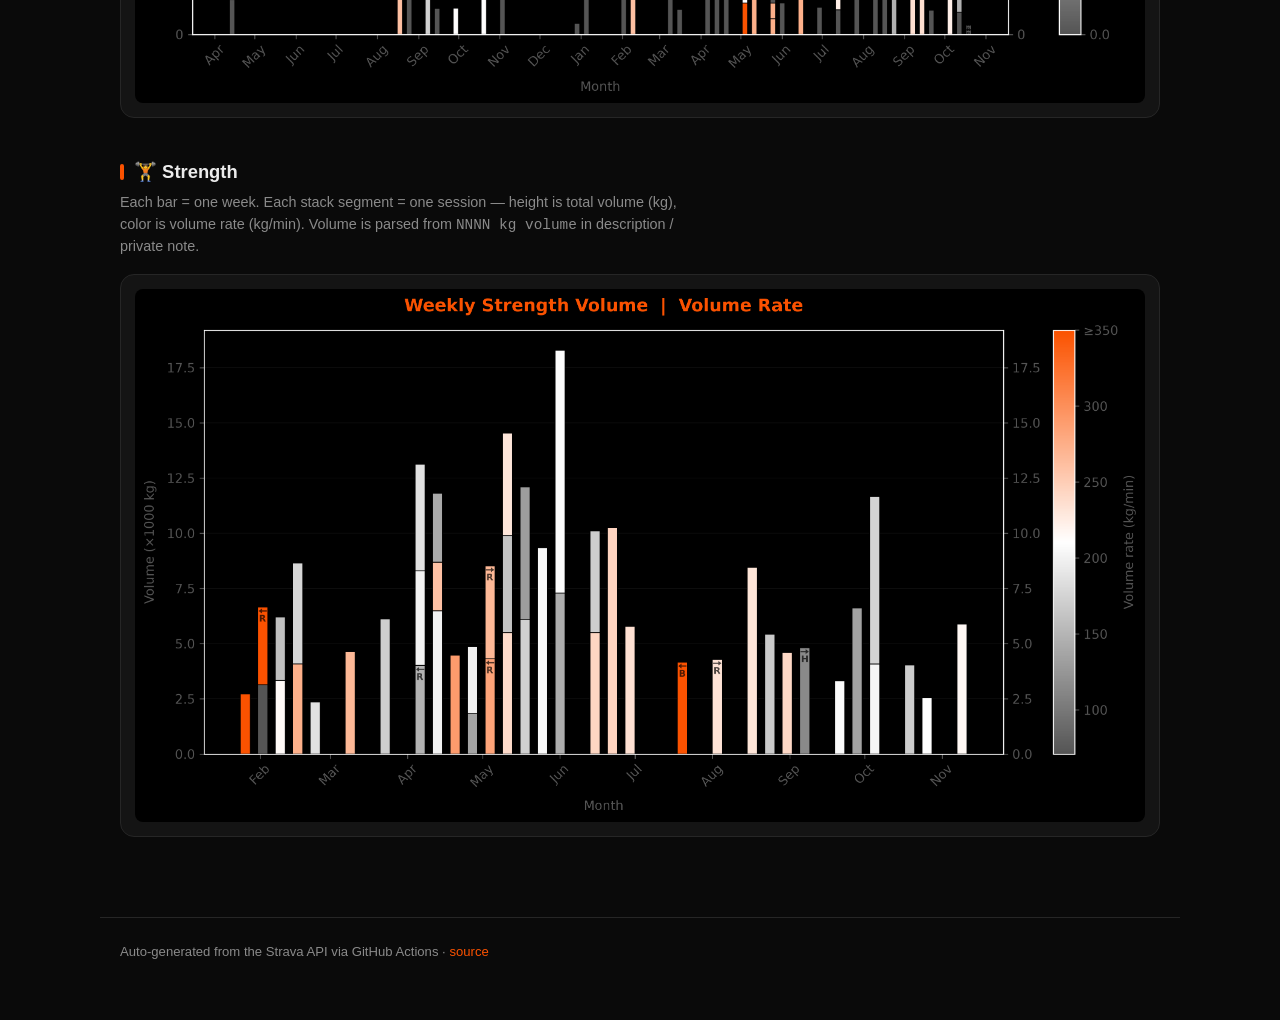
==== commit 8e2169a5: "Update plots from Strava - 2026-11-07" ====
--- a/web/index.html
+++ b/web/index.html
@@ -23,7 +23,7 @@
       <a href="#plans">Plans</a>
       <a href="#sports">Sports</a>
     </nav>
-    <span class="meta">Updated <span id="build">2026-10-31 14:27 UTC</span></span>
+    <span class="meta">Updated <span id="build">2026-11-07 12:17 UTC</span></span>
   </div>
 </header>
 
@@ -50,7 +50,7 @@
       is the other activity's sport (<strong>R</strong>un, <strong>T</strong>rail,
       <strong>H</strong>ike, <strong>S</strong>trength, <strong>B</strong>ike), → means it came
       after this one, ← before, and ↔ marks the other part of a partly hiked run.</p>
-    <div class="card"><img src="../plots/weekly_overview_all_sports.20261031142732.png" alt="All-sports weekly overview" loading="lazy"></div>
+    <div class="card"><img src="../plots/weekly_overview_all_sports.20261107121743.png" alt="All-sports weekly overview" loading="lazy"></div>
   </section>
 
   <!-- Monthly calendar -->
@@ -63,11 +63,11 @@
     <div class="grid-2">
       <div>
         <div class="sub">This month</div>
-        <div class="card"><img src="../plots/month_calendar.20261031142732.png" alt="This month's activity calendar" loading="lazy"></div>
+        <div class="card"><img src="../plots/month_calendar.20261107121743.png" alt="This month's activity calendar" loading="lazy"></div>
       </div>
       <div>
         <div class="sub">Previous month</div>
-        <div class="card"><img src="../plots/month_calendar_prev.20261031142732.png" alt="Previous month's activity calendar" loading="lazy"></div>
+        <div class="card"><img src="../plots/month_calendar_prev.20261107121743.png" alt="Previous month's activity calendar" loading="lazy"></div>
       </div>
     </div>
   </section>
@@ -89,7 +89,7 @@
       half year (a previously sustained level). Once a +25% step would reach that line, growth
       reverts to +10%. The next unreached target (this or next week) drives the plots below.</p>
     <div class="card hero-plot">
-      <img src="../plots/weekly_distance_targets.20261031142732.png" alt="Weekly distance targets" loading="lazy">
+      <img src="../plots/weekly_distance_targets.20261107121743.png" alt="Weekly distance targets" loading="lazy">
     </div>
   </section>
 
@@ -98,9 +98,9 @@
     <div class="section-head"><h2>Example week plans</h2></div>
     <p class="note">How a week could be divided into multiple runs, given the target mileage.</p>
     <div class="grid">
-      <div class="card"><img src="../plots/week_plan_3_runs.20261031142732.png" alt="Week plan (3 runs)" loading="lazy"></div>
-      <div class="card"><img src="../plots/week_plan_4_runs.20261031142732.png" alt="Week plan (4 runs)" loading="lazy"></div>
-      <div class="card"><img src="../plots/week_plan_5_runs.20261031142732.png" alt="Week plan (5 runs)" loading="lazy"></div>
+      <div class="card"><img src="../plots/week_plan_3_runs.20261107121743.png" alt="Week plan (3 runs)" loading="lazy"></div>
+      <div class="card"><img src="../plots/week_plan_4_runs.20261107121743.png" alt="Week plan (4 runs)" loading="lazy"></div>
+      <div class="card"><img src="../plots/week_plan_5_runs.20261107121743.png" alt="Week plan (5 runs)" loading="lazy"></div>
     </div>
   </section>
 
@@ -110,7 +110,7 @@
     <p class="note">Ran runs in white, proposed runs in orange — auto-updated, and trying to stick
       to the schemes above.</p>
     <div class="grid">
-      <div class="card"><img src="../plots/current_week_plan_3_runs.20261031142732.png" alt="Current week (3 runs)" loading="lazy" onerror="this.closest('.card').remove()"></div>
+      <div class="card"><img src="../plots/current_week_plan_4_runs.20261107121743.png" alt="Current week (4 runs)" loading="lazy" onerror="this.closest('.card').remove()"></div>
     </div>
   </section>
 
@@ -123,19 +123,19 @@
     <div class="sub">Color = Risk</div>
     <p class="note">Risk combines distance from the normal distribution — faster and longer runs
       contribute more risk, slower and shorter less.</p>
-    <div class="card"><img src="../plots/weekly_risk.20261031142732.png" alt="Weekly risk" loading="lazy"></div>
+    <div class="card"><img src="../plots/weekly_risk.20261107121743.png" alt="Weekly risk" loading="lazy"></div>
 
     <div class="sub">Color = Pace</div>
-    <div class="card"><img src="../plots/weekly_pace.20261031142732.png" alt="Weekly pace" loading="lazy"></div>
+    <div class="card"><img src="../plots/weekly_pace.20261107121743.png" alt="Weekly pace" loading="lazy"></div>
 
     <div class="sub">Color = Distance</div>
-    <div class="card"><img src="../plots/weekly_distance.20261031142732.png" alt="Weekly distance" loading="lazy"></div>
+    <div class="card"><img src="../plots/weekly_distance.20261107121743.png" alt="Weekly distance" loading="lazy"></div>
 
     <div class="sub">Color = Elevation gain</div>
     <p class="note">Total elevation gain per run (m), on a square-root color scale so everyday
       50–200 m runs aren't all dark next to the few mountain runs. The two parts of a split run
       have no elevation of their own and show dark gray.</p>
-    <div class="card"><img src="../plots/weekly_elevation.20261031142732.png" alt="Weekly elevation gain" loading="lazy"></div>
+    <div class="card"><img src="../plots/weekly_elevation.20261107121743.png" alt="Weekly elevation gain" loading="lazy"></div>
   </section>
 
   <!-- Cycling -->
@@ -143,7 +143,7 @@
     <div class="section-head"><h2>🚴 Cycling</h2></div>
     <p class="note">Each bar = one week. Each stack segment = one ride — height is distance, color
       is average speed (km/h).</p>
-    <div class="card"><img src="../plots/weekly_ride_speed.20261031142732.png" alt="Weekly cycling" loading="lazy"></div>
+    <div class="card"><img src="../plots/weekly_ride_speed.20261107121743.png" alt="Weekly cycling" loading="lazy"></div>
   </section>
 
   <!-- Hiking -->
@@ -151,7 +151,7 @@
     <div class="section-head"><h2>🥾 Hiking</h2></div>
     <p class="note">Each bar = one week. Each stack segment = one hike — height is distance, color
       is carried weight (kg, parsed from title / description / private note; 0 if not reported).</p>
-    <div class="card"><img src="../plots/weekly_hike_weight.20261031142732.png" alt="Weekly hiking" loading="lazy"></div>
+    <div class="card"><img src="../plots/weekly_hike_weight.20261107121743.png" alt="Weekly hiking" loading="lazy"></div>
   </section>
 
   <!-- Strength -->
@@ -160,7 +160,7 @@
     <p class="note">Each bar = one week. Each stack segment = one session — height is total volume
       (kg), color is volume rate (kg/min). Volume is parsed from <code>NNNN kg volume</code> in
       description / private note.</p>
-    <div class="card"><img src="../plots/weekly_strength_volume.20261031142732.png" alt="Weekly strength" loading="lazy"></div>
+    <div class="card"><img src="../plots/weekly_strength_volume.20261107121743.png" alt="Weekly strength" loading="lazy"></div>
   </section>
 
 </main>
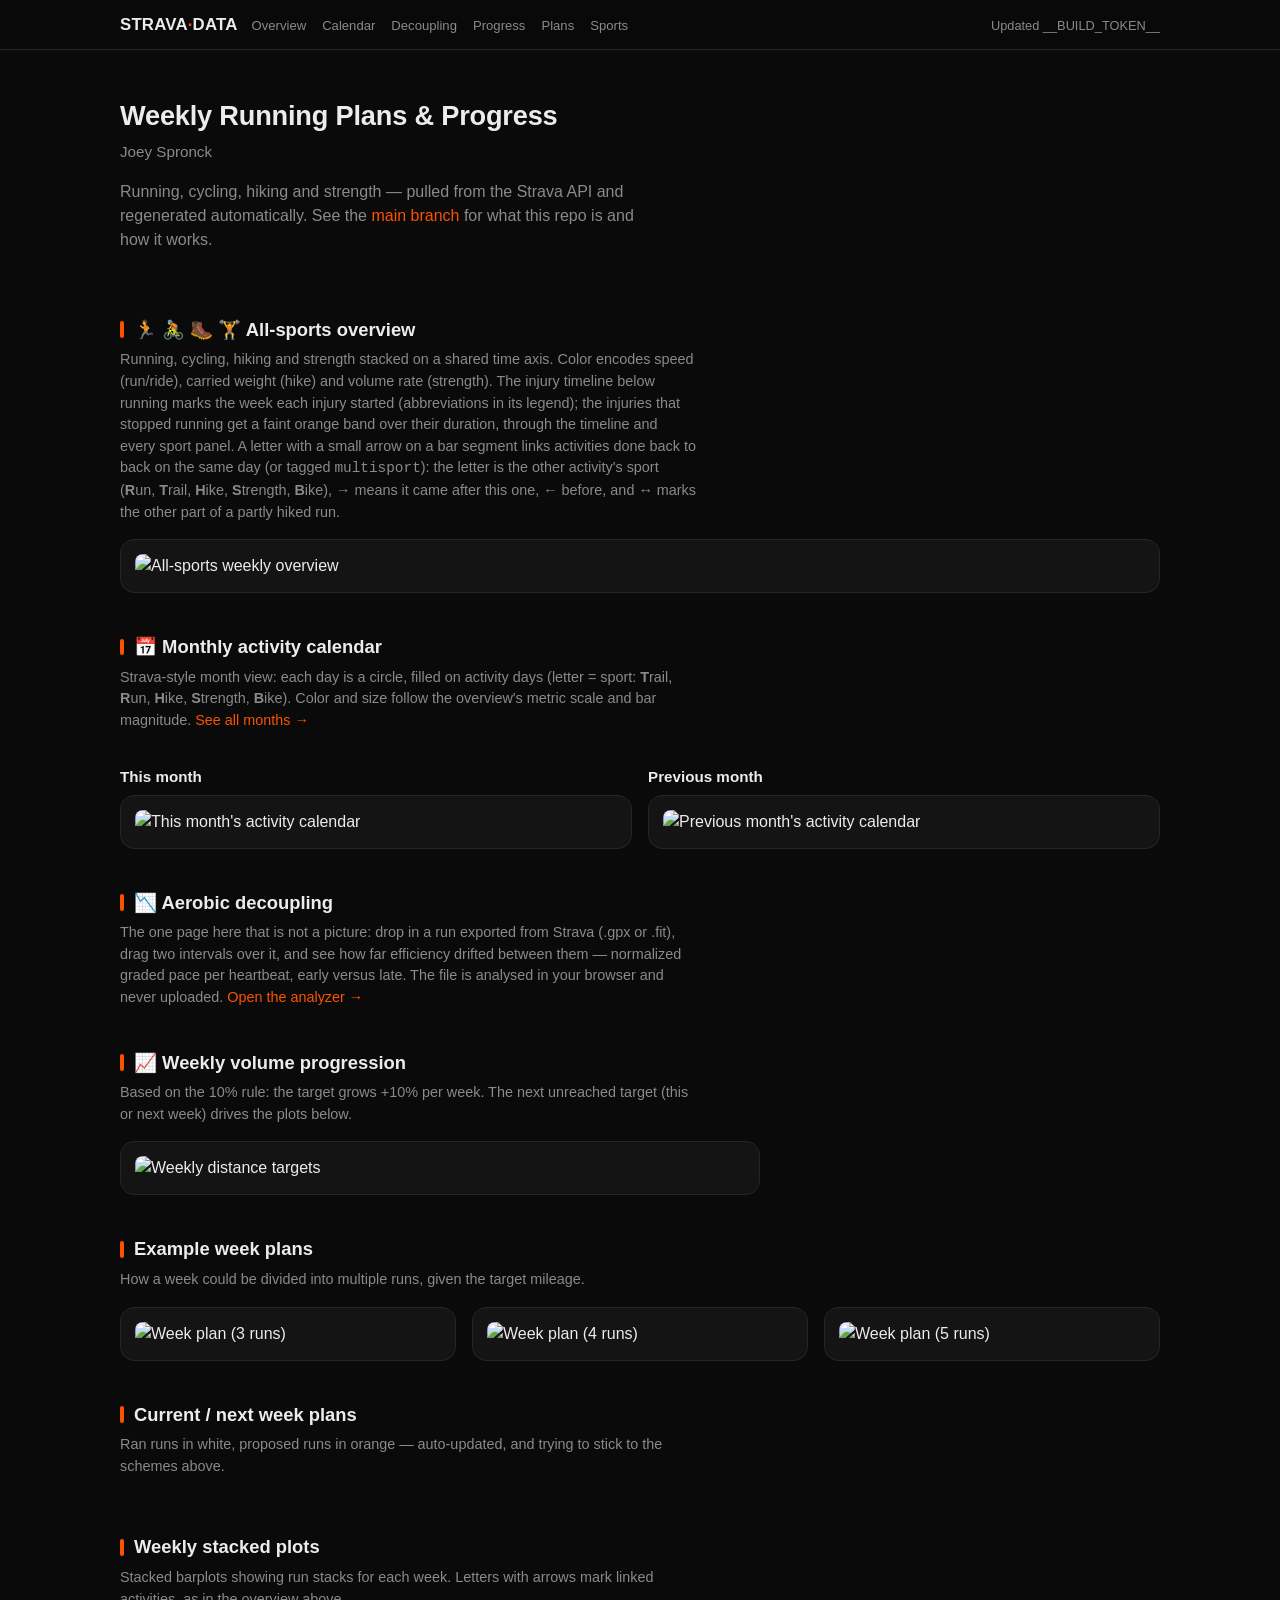
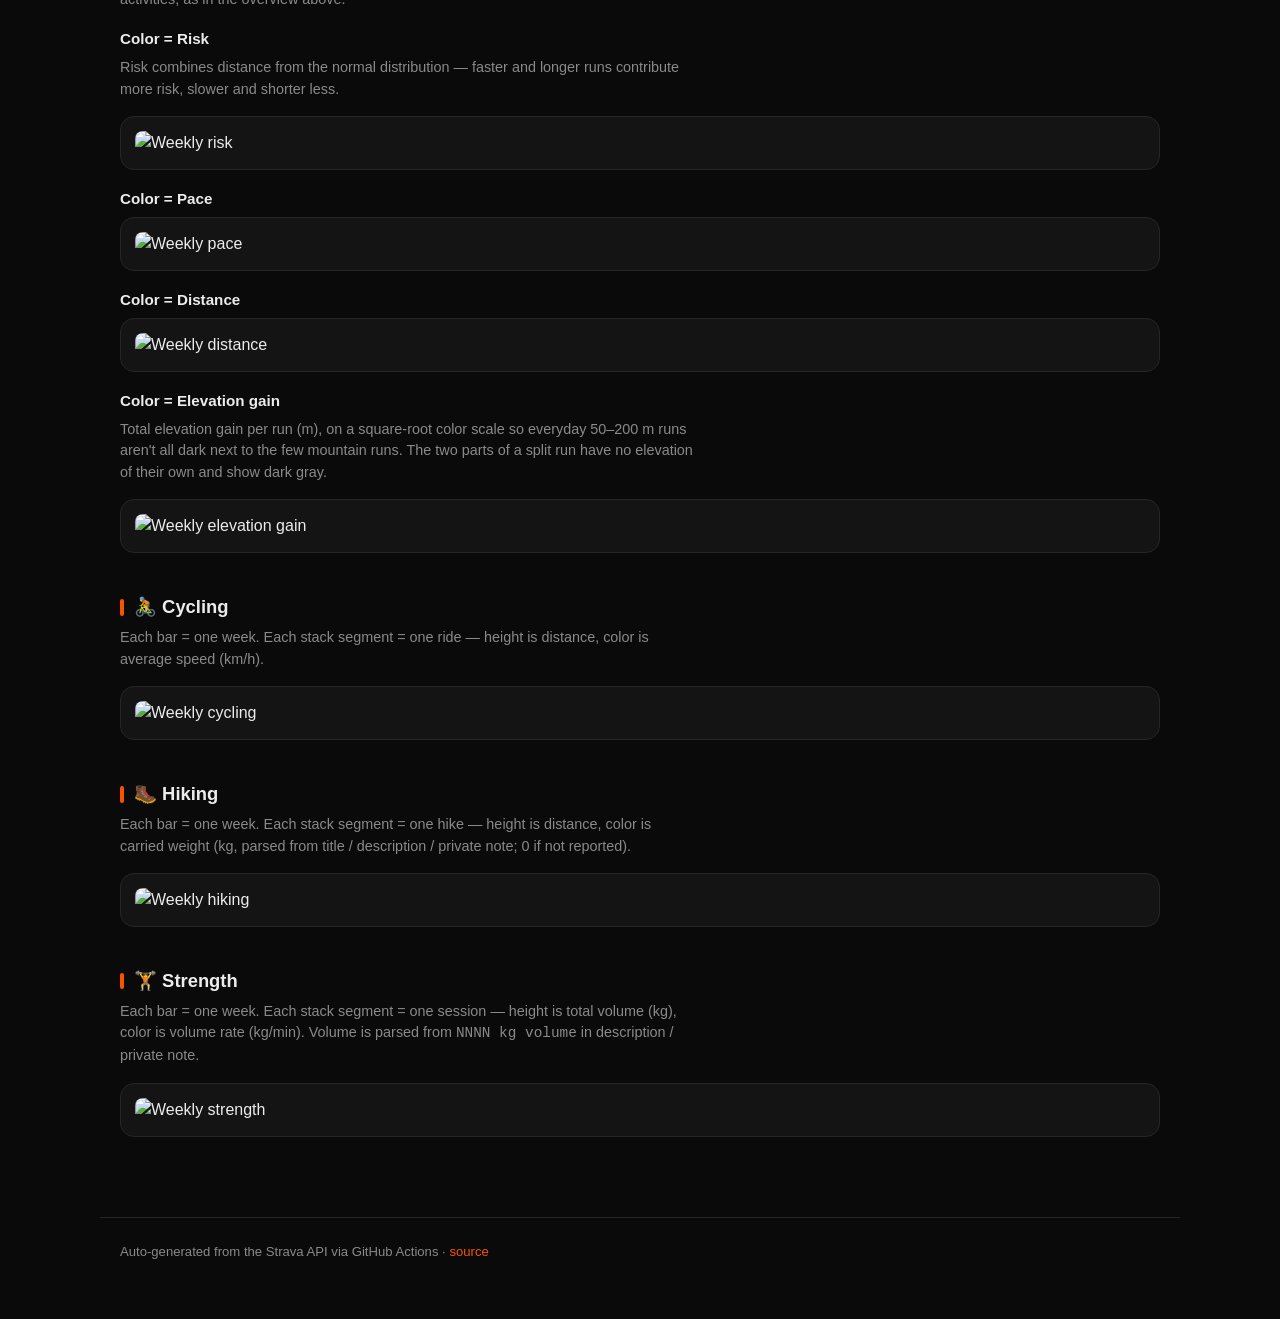
==== commit 1570ccdf: "Switch weekly volume progression to plain +10% while recovering from injury Gate the +25% recovery-b" ====
--- a/web/index.html
+++ b/web/index.html
@@ -23,7 +23,7 @@
       <a href="#plans">Plans</a>
       <a href="#sports">Sports</a>
     </nav>
-    <span class="meta">Updated <span id="build">2026-11-07 12:17 UTC</span></span>
+    <span class="meta">Updated <span id="build">__BUILD_TOKEN__</span></span>
   </div>
 </header>
 
@@ -50,7 +50,7 @@
       is the other activity's sport (<strong>R</strong>un, <strong>T</strong>rail,
       <strong>H</strong>ike, <strong>S</strong>trength, <strong>B</strong>ike), → means it came
       after this one, ← before, and ↔ marks the other part of a partly hiked run.</p>
-    <div class="card"><img src="../plots/weekly_overview_all_sports.20261107121743.png" alt="All-sports weekly overview" loading="lazy"></div>
+    <div class="card"><img src="../plots/weekly_overview_all_sports.png" alt="All-sports weekly overview" loading="lazy"></div>
   </section>
 
   <!-- Monthly calendar -->
@@ -63,11 +63,11 @@
     <div class="grid-2">
       <div>
         <div class="sub">This month</div>
-        <div class="card"><img src="../plots/month_calendar.20261107121743.png" alt="This month's activity calendar" loading="lazy"></div>
+        <div class="card"><img src="../plots/month_calendar.png" alt="This month's activity calendar" loading="lazy"></div>
       </div>
       <div>
         <div class="sub">Previous month</div>
-        <div class="card"><img src="../plots/month_calendar_prev.20261107121743.png" alt="Previous month's activity calendar" loading="lazy"></div>
+        <div class="card"><img src="../plots/month_calendar_prev.png" alt="Previous month's activity calendar" loading="lazy"></div>
       </div>
     </div>
   </section>
@@ -84,12 +84,17 @@
   <!-- Weekly volume progression -->
   <section id="progression">
     <div class="section-head"><h2>📈 Weekly volume progression</h2></div>
+    <p class="note">Based on the 10% rule: the target grows +10% per week. The next unreached target
+      (this or next week) drives the plots below.</p>
+    <!-- 25% RULE DISABLED (injury recovery) - KEEP this text, do not delete in cleanup;
+         restore with USE_RECOVERY_BOOST in strava_data/visualization.py
     <p class="note">Based on the 10% rule, but build-up grows at +25%/week while the target stays
       below the dark-gray dashed line — the highest 3-consecutive-week average volume of the last
       half year (a previously sustained level). Once a +25% step would reach that line, growth
       reverts to +10%. The next unreached target (this or next week) drives the plots below.</p>
+    -->
     <div class="card hero-plot">
-      <img src="../plots/weekly_distance_targets.20261107121743.png" alt="Weekly distance targets" loading="lazy">
+      <img src="../plots/weekly_distance_targets.png" alt="Weekly distance targets" loading="lazy">
     </div>
   </section>
 
@@ -98,9 +103,9 @@
     <div class="section-head"><h2>Example week plans</h2></div>
     <p class="note">How a week could be divided into multiple runs, given the target mileage.</p>
     <div class="grid">
-      <div class="card"><img src="../plots/week_plan_3_runs.20261107121743.png" alt="Week plan (3 runs)" loading="lazy"></div>
-      <div class="card"><img src="../plots/week_plan_4_runs.20261107121743.png" alt="Week plan (4 runs)" loading="lazy"></div>
-      <div class="card"><img src="../plots/week_plan_5_runs.20261107121743.png" alt="Week plan (5 runs)" loading="lazy"></div>
+      <div class="card"><img src="../plots/week_plan_3_runs.png" alt="Week plan (3 runs)" loading="lazy"></div>
+      <div class="card"><img src="../plots/week_plan_4_runs.png" alt="Week plan (4 runs)" loading="lazy"></div>
+      <div class="card"><img src="../plots/week_plan_5_runs.png" alt="Week plan (5 runs)" loading="lazy"></div>
     </div>
   </section>
 
@@ -110,7 +115,9 @@
     <p class="note">Ran runs in white, proposed runs in orange — auto-updated, and trying to stick
       to the schemes above.</p>
     <div class="grid">
-      <div class="card"><img src="../plots/current_week_plan_4_runs.20261107121743.png" alt="Current week (4 runs)" loading="lazy" onerror="this.closest('.card').remove()"></div>
+      <div class="card"><img src="../plots/current_week_plan_3_runs.png" alt="Current week (3 runs)" loading="lazy" onerror="this.closest('.card').remove()"></div>
+      <div class="card"><img src="../plots/current_week_plan_4_runs.png" alt="Current week (4 runs)" loading="lazy" onerror="this.closest('.card').remove()"></div>
+      <div class="card"><img src="../plots/current_week_plan_5_runs.png" alt="Current week (5 runs)" loading="lazy" onerror="this.closest('.card').remove()"></div>
     </div>
   </section>
 
@@ -123,19 +130,19 @@
     <div class="sub">Color = Risk</div>
     <p class="note">Risk combines distance from the normal distribution — faster and longer runs
       contribute more risk, slower and shorter less.</p>
-    <div class="card"><img src="../plots/weekly_risk.20261107121743.png" alt="Weekly risk" loading="lazy"></div>
+    <div class="card"><img src="../plots/weekly_risk.png" alt="Weekly risk" loading="lazy"></div>
 
     <div class="sub">Color = Pace</div>
-    <div class="card"><img src="../plots/weekly_pace.20261107121743.png" alt="Weekly pace" loading="lazy"></div>
+    <div class="card"><img src="../plots/weekly_pace.png" alt="Weekly pace" loading="lazy"></div>
 
     <div class="sub">Color = Distance</div>
-    <div class="card"><img src="../plots/weekly_distance.20261107121743.png" alt="Weekly distance" loading="lazy"></div>
+    <div class="card"><img src="../plots/weekly_distance.png" alt="Weekly distance" loading="lazy"></div>
 
     <div class="sub">Color = Elevation gain</div>
     <p class="note">Total elevation gain per run (m), on a square-root color scale so everyday
       50–200 m runs aren't all dark next to the few mountain runs. The two parts of a split run
       have no elevation of their own and show dark gray.</p>
-    <div class="card"><img src="../plots/weekly_elevation.20261107121743.png" alt="Weekly elevation gain" loading="lazy"></div>
+    <div class="card"><img src="../plots/weekly_elevation.png" alt="Weekly elevation gain" loading="lazy"></div>
   </section>
 
   <!-- Cycling -->
@@ -143,7 +150,7 @@
     <div class="section-head"><h2>🚴 Cycling</h2></div>
     <p class="note">Each bar = one week. Each stack segment = one ride — height is distance, color
       is average speed (km/h).</p>
-    <div class="card"><img src="../plots/weekly_ride_speed.20261107121743.png" alt="Weekly cycling" loading="lazy"></div>
+    <div class="card"><img src="../plots/weekly_ride_speed.png" alt="Weekly cycling" loading="lazy"></div>
   </section>
 
   <!-- Hiking -->
@@ -151,7 +158,7 @@
     <div class="section-head"><h2>🥾 Hiking</h2></div>
     <p class="note">Each bar = one week. Each stack segment = one hike — height is distance, color
       is carried weight (kg, parsed from title / description / private note; 0 if not reported).</p>
-    <div class="card"><img src="../plots/weekly_hike_weight.20261107121743.png" alt="Weekly hiking" loading="lazy"></div>
+    <div class="card"><img src="../plots/weekly_hike_weight.png" alt="Weekly hiking" loading="lazy"></div>
   </section>
 
   <!-- Strength -->
@@ -160,7 +167,7 @@
     <p class="note">Each bar = one week. Each stack segment = one session — height is total volume
       (kg), color is volume rate (kg/min). Volume is parsed from <code>NNNN kg volume</code> in
       description / private note.</p>
-    <div class="card"><img src="../plots/weekly_strength_volume.20261107121743.png" alt="Weekly strength" loading="lazy"></div>
+    <div class="card"><img src="../plots/weekly_strength_volume.png" alt="Weekly strength" loading="lazy"></div>
   </section>
 
 </main>
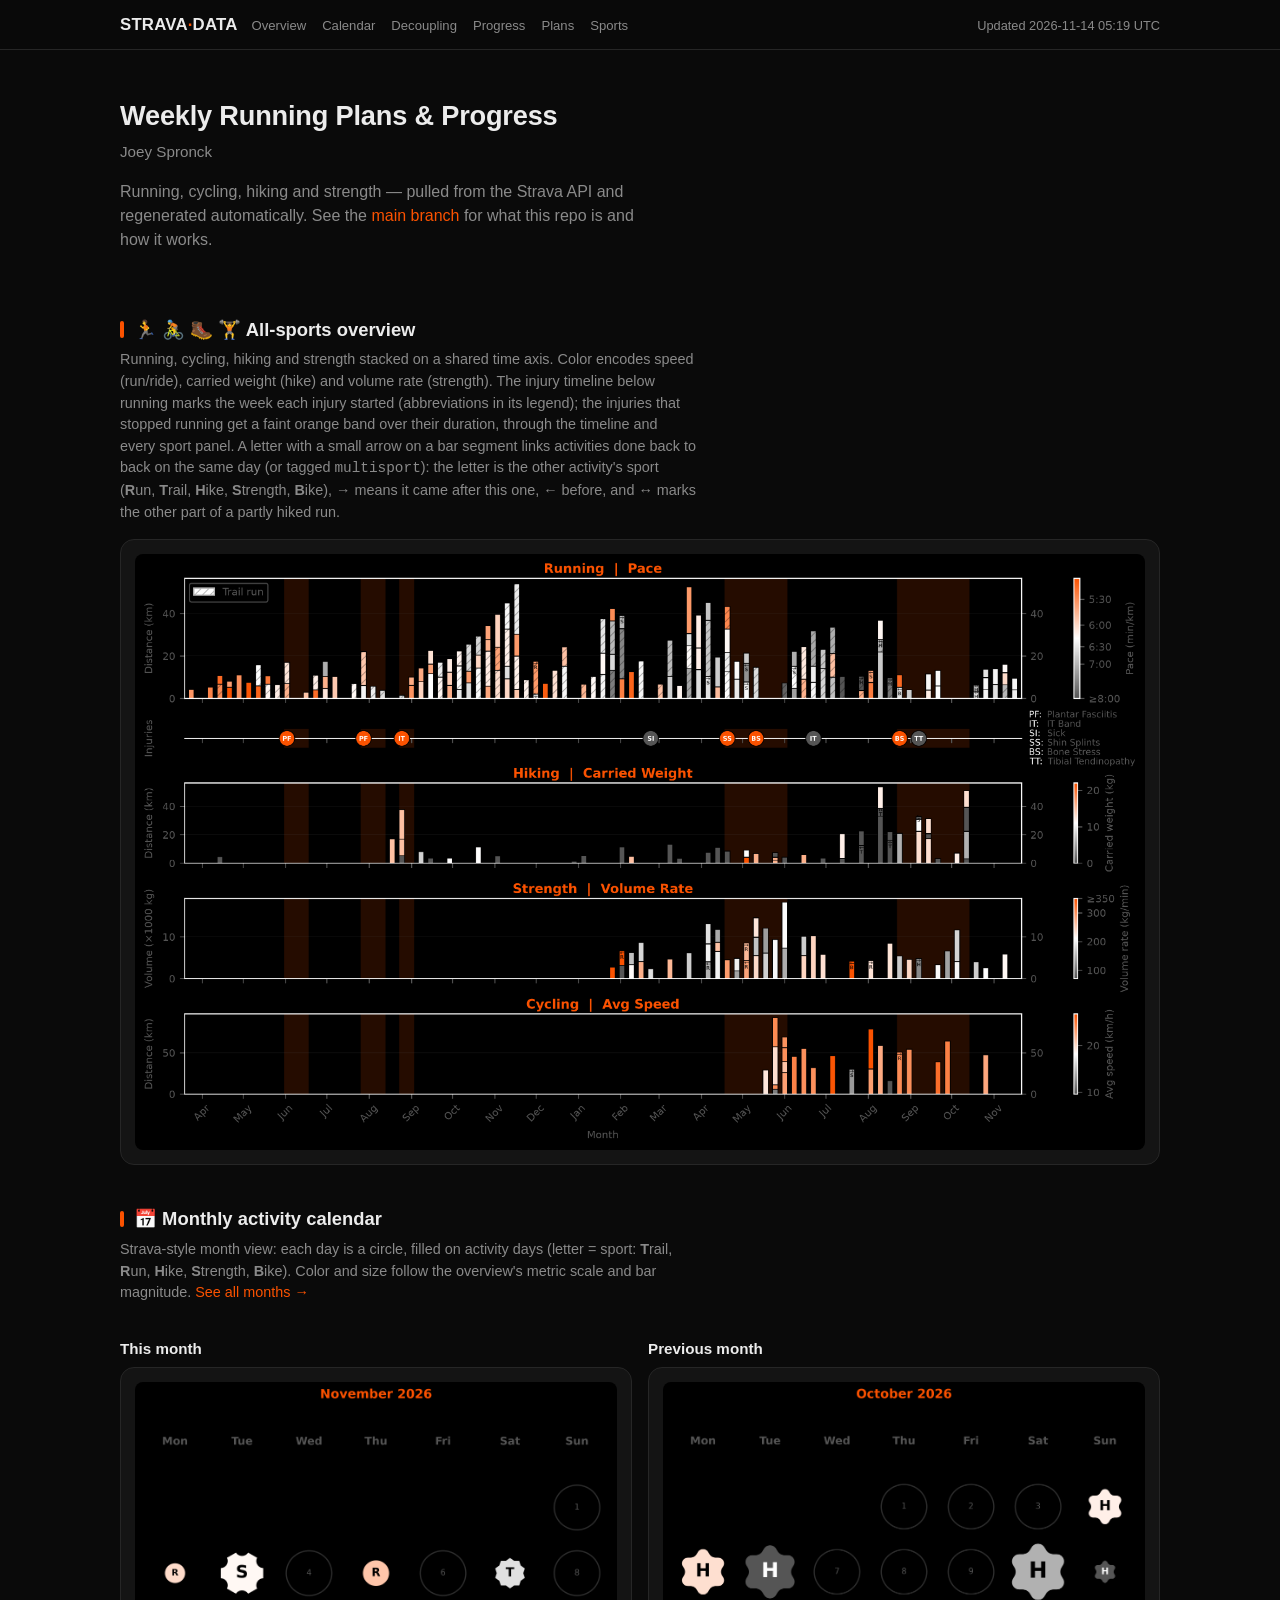
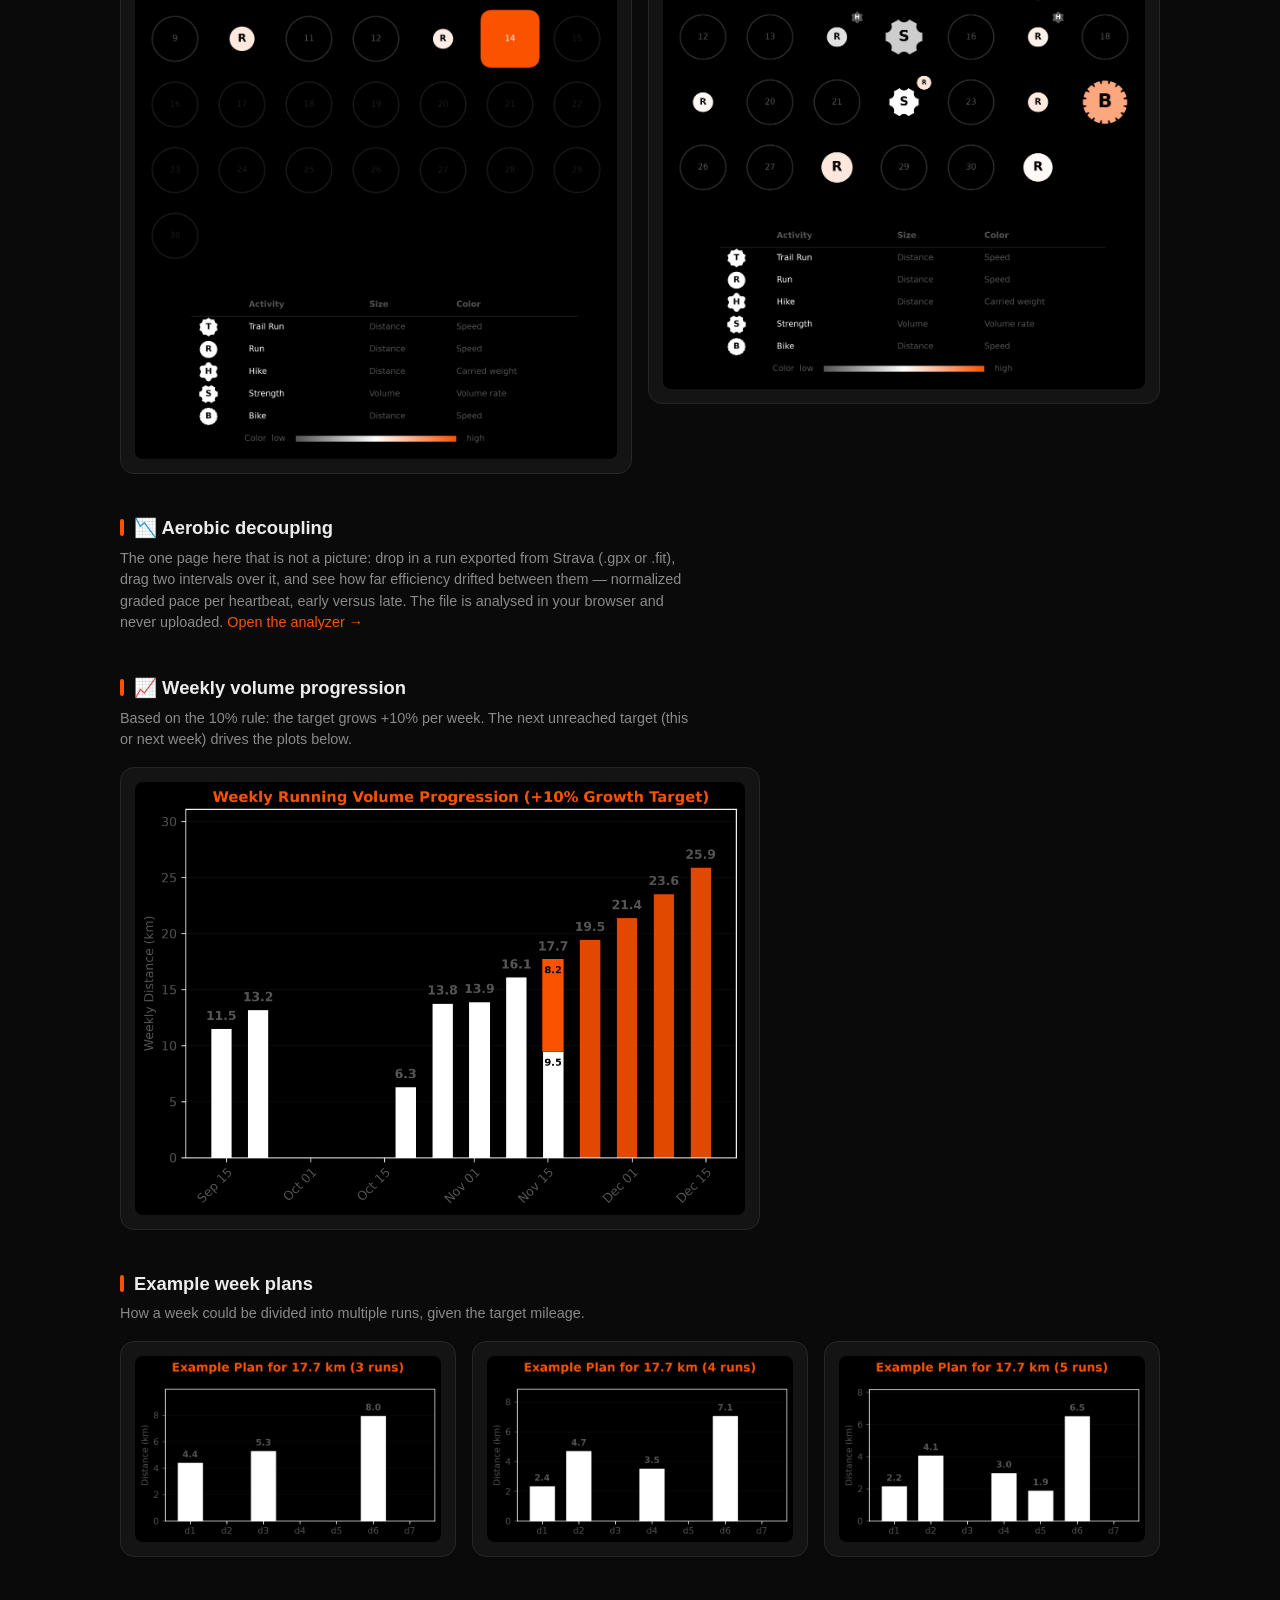
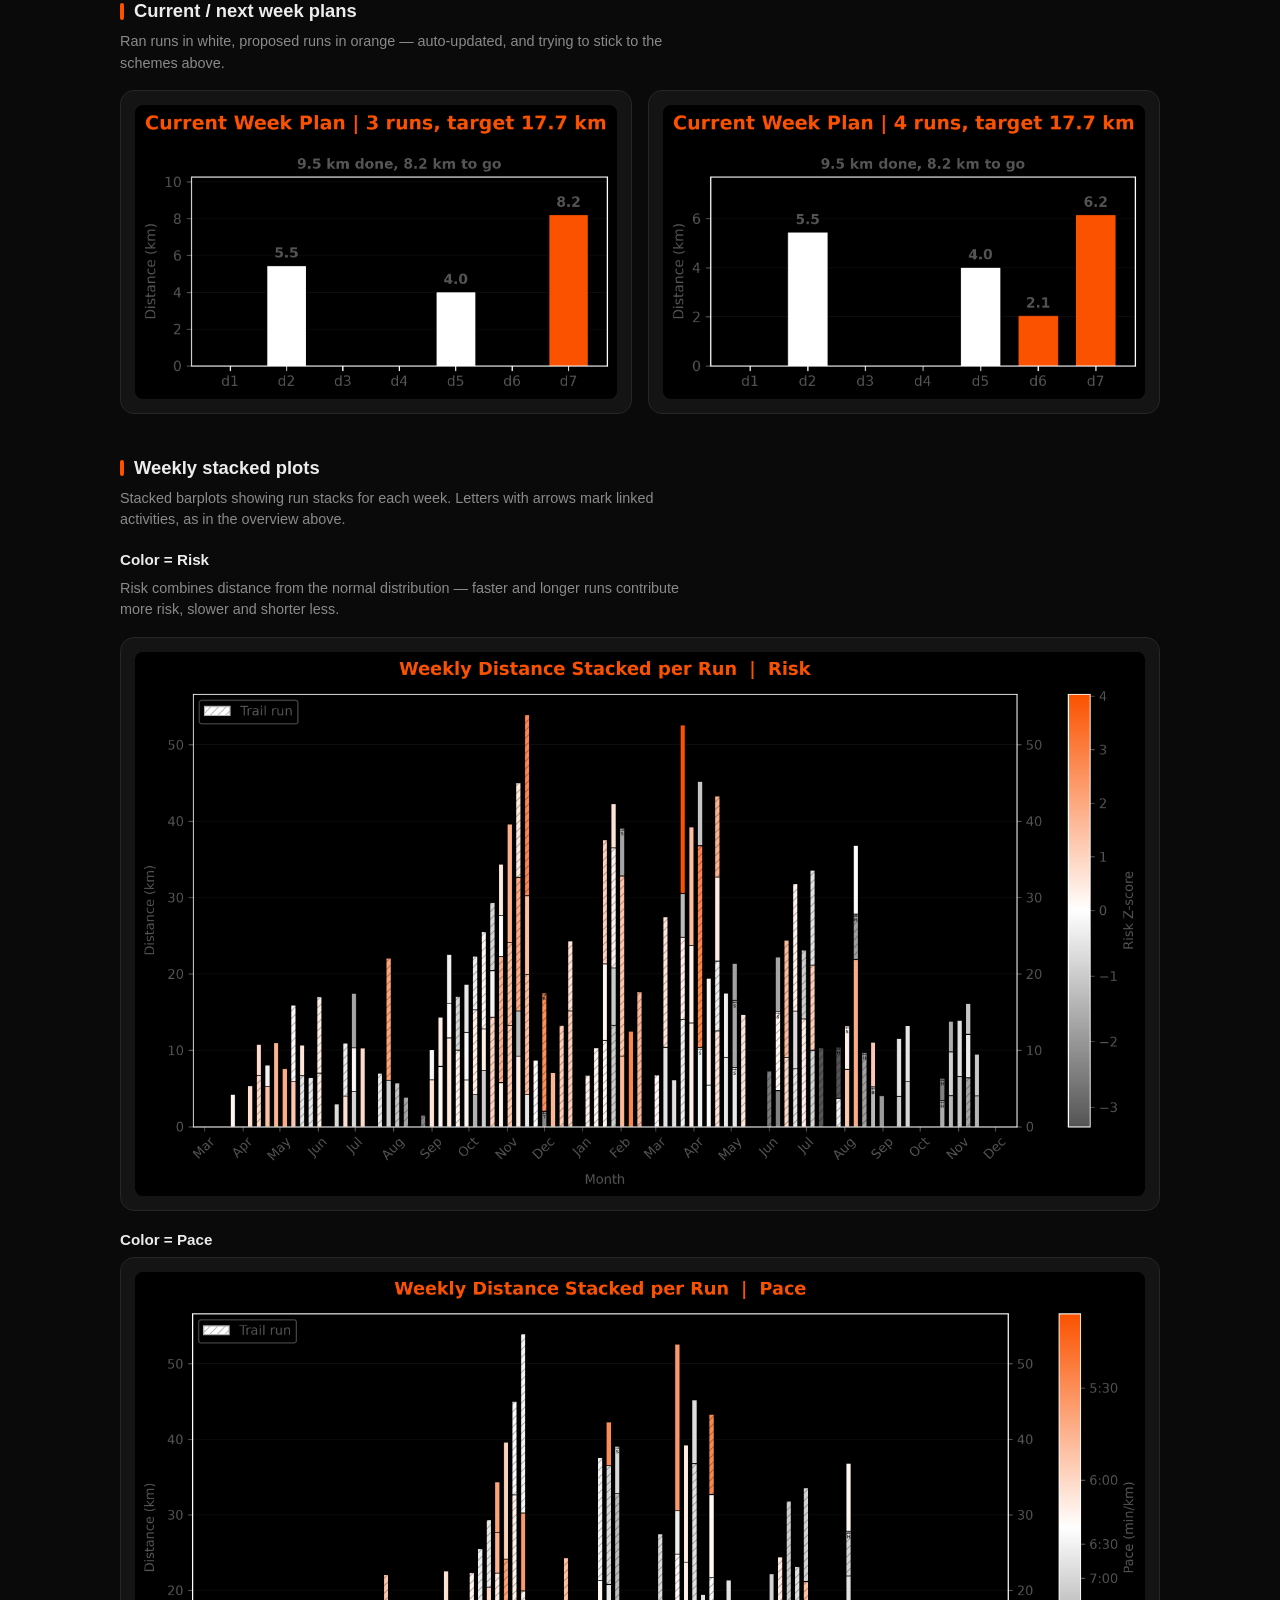
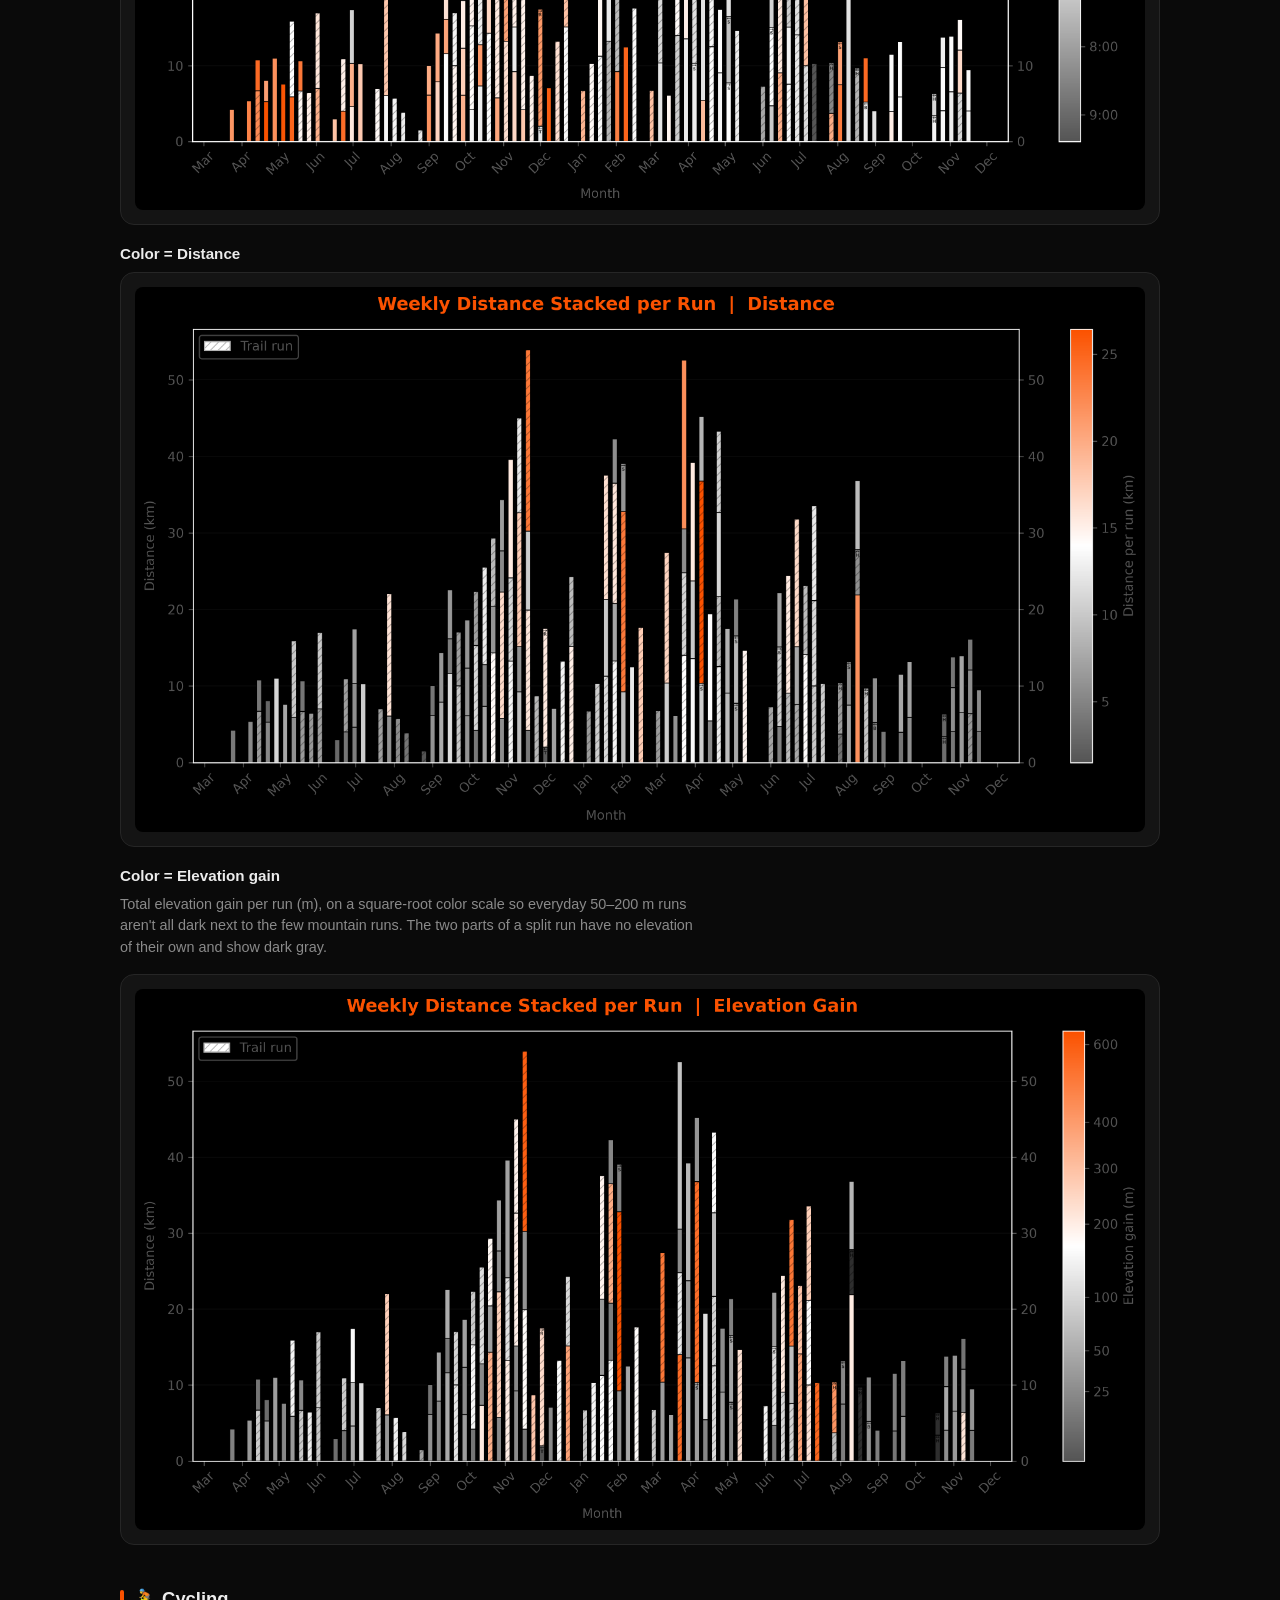
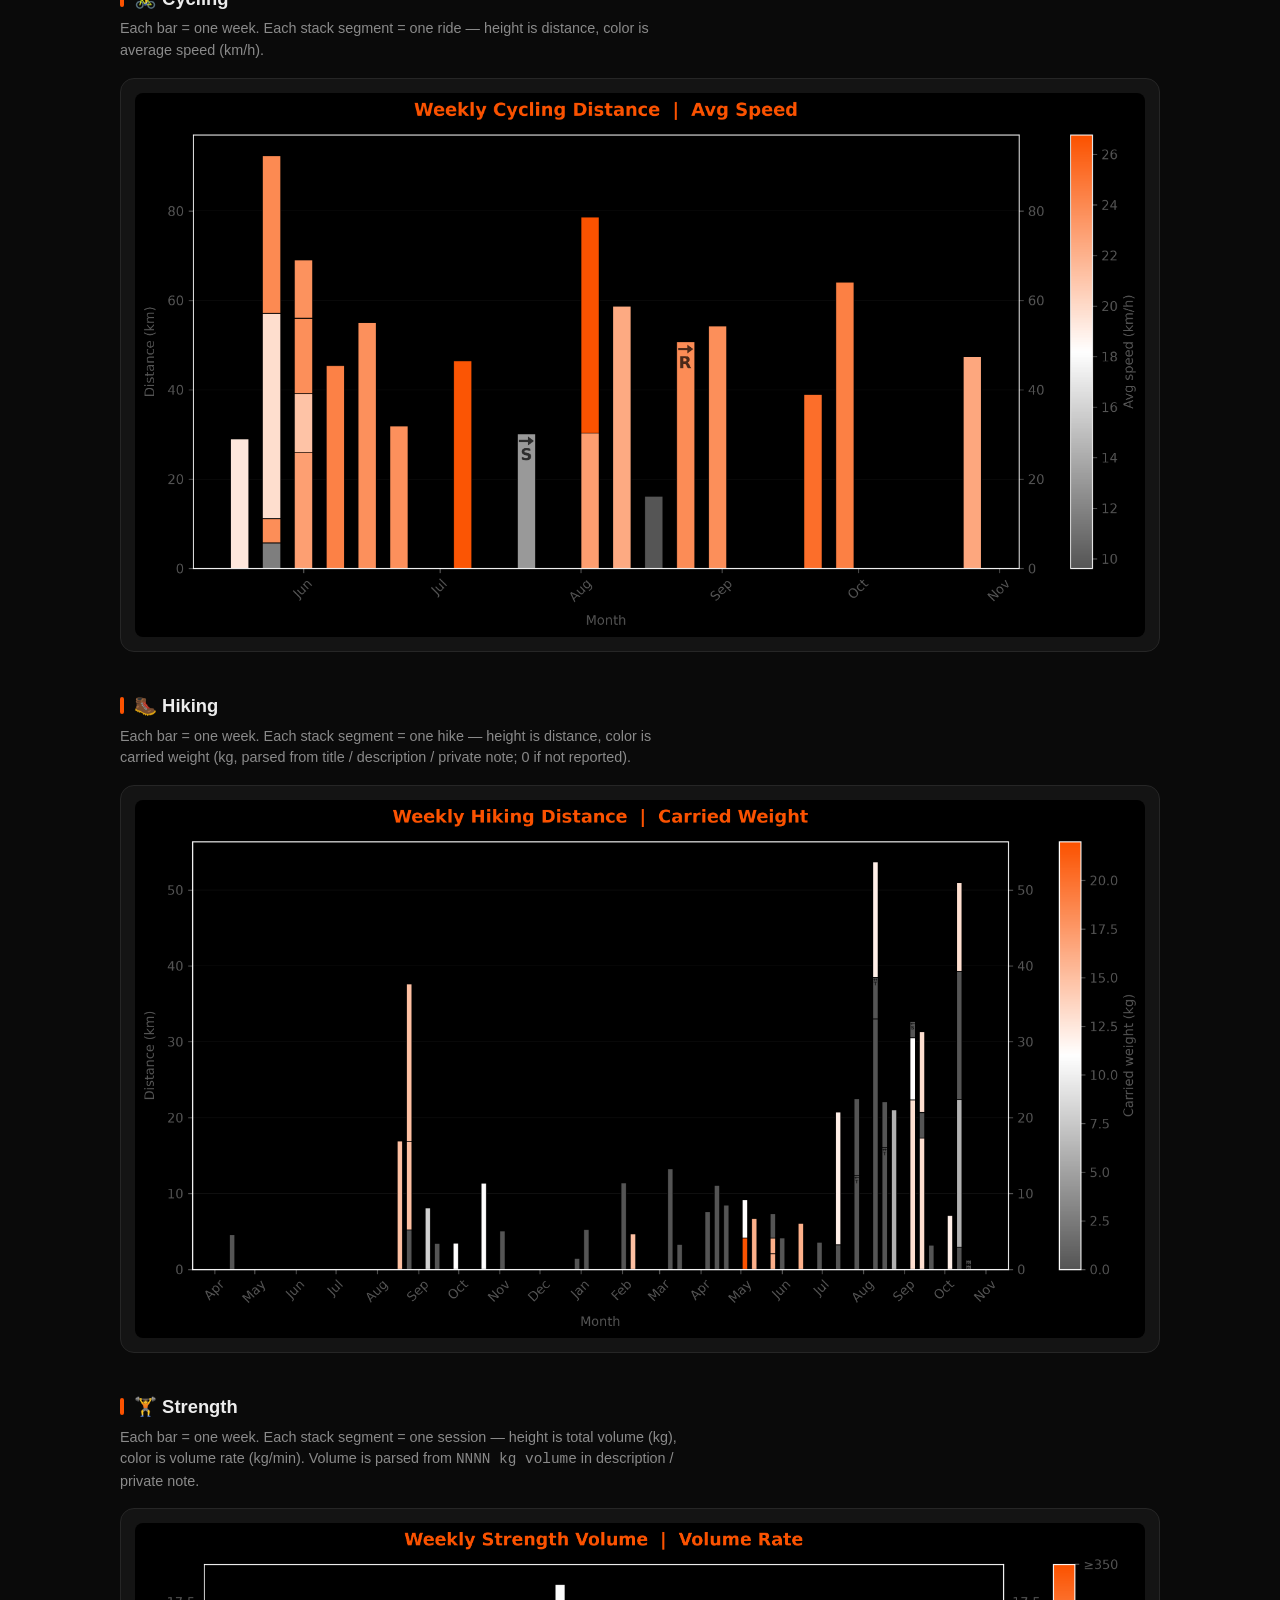
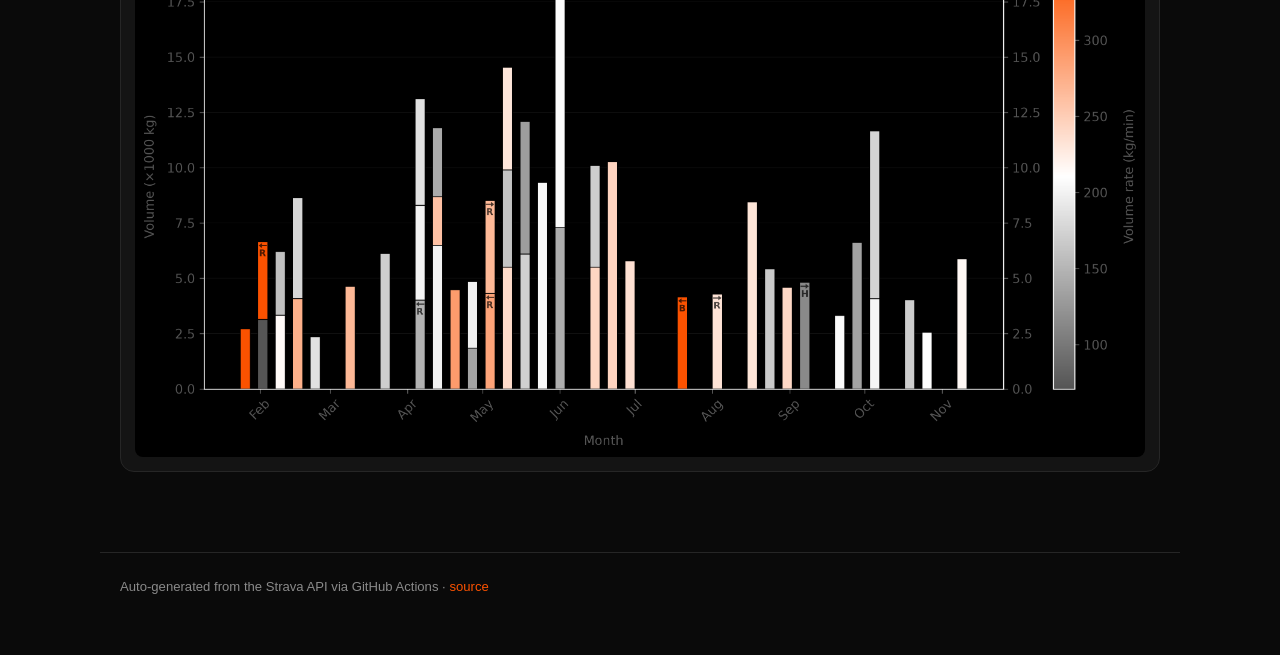
==== commit 862c5d45: "Update plots from Strava - 2026-11-14" ====
--- a/web/index.html
+++ b/web/index.html
@@ -23,7 +23,7 @@
       <a href="#plans">Plans</a>
       <a href="#sports">Sports</a>
     </nav>
-    <span class="meta">Updated <span id="build">__BUILD_TOKEN__</span></span>
+    <span class="meta">Updated <span id="build">2026-11-14 05:19 UTC</span></span>
   </div>
 </header>
 
@@ -50,7 +50,7 @@
       is the other activity's sport (<strong>R</strong>un, <strong>T</strong>rail,
       <strong>H</strong>ike, <strong>S</strong>trength, <strong>B</strong>ike), → means it came
       after this one, ← before, and ↔ marks the other part of a partly hiked run.</p>
-    <div class="card"><img src="../plots/weekly_overview_all_sports.png" alt="All-sports weekly overview" loading="lazy"></div>
+    <div class="card"><img src="../plots/weekly_overview_all_sports.20261114051902.png" alt="All-sports weekly overview" loading="lazy"></div>
   </section>
 
   <!-- Monthly calendar -->
@@ -63,11 +63,11 @@
     <div class="grid-2">
       <div>
         <div class="sub">This month</div>
-        <div class="card"><img src="../plots/month_calendar.png" alt="This month's activity calendar" loading="lazy"></div>
+        <div class="card"><img src="../plots/month_calendar.20261114051902.png" alt="This month's activity calendar" loading="lazy"></div>
       </div>
       <div>
         <div class="sub">Previous month</div>
-        <div class="card"><img src="../plots/month_calendar_prev.png" alt="Previous month's activity calendar" loading="lazy"></div>
+        <div class="card"><img src="../plots/month_calendar_prev.20261114051902.png" alt="Previous month's activity calendar" loading="lazy"></div>
       </div>
     </div>
   </section>
@@ -94,7 +94,7 @@
       reverts to +10%. The next unreached target (this or next week) drives the plots below.</p>
     -->
     <div class="card hero-plot">
-      <img src="../plots/weekly_distance_targets.png" alt="Weekly distance targets" loading="lazy">
+      <img src="../plots/weekly_distance_targets.20261114051902.png" alt="Weekly distance targets" loading="lazy">
     </div>
   </section>
 
@@ -103,9 +103,9 @@
     <div class="section-head"><h2>Example week plans</h2></div>
     <p class="note">How a week could be divided into multiple runs, given the target mileage.</p>
     <div class="grid">
-      <div class="card"><img src="../plots/week_plan_3_runs.png" alt="Week plan (3 runs)" loading="lazy"></div>
-      <div class="card"><img src="../plots/week_plan_4_runs.png" alt="Week plan (4 runs)" loading="lazy"></div>
-      <div class="card"><img src="../plots/week_plan_5_runs.png" alt="Week plan (5 runs)" loading="lazy"></div>
+      <div class="card"><img src="../plots/week_plan_3_runs.20261114051902.png" alt="Week plan (3 runs)" loading="lazy"></div>
+      <div class="card"><img src="../plots/week_plan_4_runs.20261114051902.png" alt="Week plan (4 runs)" loading="lazy"></div>
+      <div class="card"><img src="../plots/week_plan_5_runs.20261114051902.png" alt="Week plan (5 runs)" loading="lazy"></div>
     </div>
   </section>
 
@@ -115,9 +115,8 @@
     <p class="note">Ran runs in white, proposed runs in orange — auto-updated, and trying to stick
       to the schemes above.</p>
     <div class="grid">
-      <div class="card"><img src="../plots/current_week_plan_3_runs.png" alt="Current week (3 runs)" loading="lazy" onerror="this.closest('.card').remove()"></div>
-      <div class="card"><img src="../plots/current_week_plan_4_runs.png" alt="Current week (4 runs)" loading="lazy" onerror="this.closest('.card').remove()"></div>
-      <div class="card"><img src="../plots/current_week_plan_5_runs.png" alt="Current week (5 runs)" loading="lazy" onerror="this.closest('.card').remove()"></div>
+      <div class="card"><img src="../plots/current_week_plan_3_runs.20261114051902.png" alt="Current week (3 runs)" loading="lazy" onerror="this.closest('.card').remove()"></div>
+      <div class="card"><img src="../plots/current_week_plan_4_runs.20261114051902.png" alt="Current week (4 runs)" loading="lazy" onerror="this.closest('.card').remove()"></div>
     </div>
   </section>
 
@@ -130,19 +129,19 @@
     <div class="sub">Color = Risk</div>
     <p class="note">Risk combines distance from the normal distribution — faster and longer runs
       contribute more risk, slower and shorter less.</p>
-    <div class="card"><img src="../plots/weekly_risk.png" alt="Weekly risk" loading="lazy"></div>
+    <div class="card"><img src="../plots/weekly_risk.20261114051902.png" alt="Weekly risk" loading="lazy"></div>
 
     <div class="sub">Color = Pace</div>
-    <div class="card"><img src="../plots/weekly_pace.png" alt="Weekly pace" loading="lazy"></div>
+    <div class="card"><img src="../plots/weekly_pace.20261114051902.png" alt="Weekly pace" loading="lazy"></div>
 
     <div class="sub">Color = Distance</div>
-    <div class="card"><img src="../plots/weekly_distance.png" alt="Weekly distance" loading="lazy"></div>
+    <div class="card"><img src="../plots/weekly_distance.20261114051902.png" alt="Weekly distance" loading="lazy"></div>
 
     <div class="sub">Color = Elevation gain</div>
     <p class="note">Total elevation gain per run (m), on a square-root color scale so everyday
       50–200 m runs aren't all dark next to the few mountain runs. The two parts of a split run
       have no elevation of their own and show dark gray.</p>
-    <div class="card"><img src="../plots/weekly_elevation.png" alt="Weekly elevation gain" loading="lazy"></div>
+    <div class="card"><img src="../plots/weekly_elevation.20261114051902.png" alt="Weekly elevation gain" loading="lazy"></div>
   </section>
 
   <!-- Cycling -->
@@ -150,7 +149,7 @@
     <div class="section-head"><h2>🚴 Cycling</h2></div>
     <p class="note">Each bar = one week. Each stack segment = one ride — height is distance, color
       is average speed (km/h).</p>
-    <div class="card"><img src="../plots/weekly_ride_speed.png" alt="Weekly cycling" loading="lazy"></div>
+    <div class="card"><img src="../plots/weekly_ride_speed.20261114051902.png" alt="Weekly cycling" loading="lazy"></div>
   </section>
 
   <!-- Hiking -->
@@ -158,7 +157,7 @@
     <div class="section-head"><h2>🥾 Hiking</h2></div>
     <p class="note">Each bar = one week. Each stack segment = one hike — height is distance, color
       is carried weight (kg, parsed from title / description / private note; 0 if not reported).</p>
-    <div class="card"><img src="../plots/weekly_hike_weight.png" alt="Weekly hiking" loading="lazy"></div>
+    <div class="card"><img src="../plots/weekly_hike_weight.20261114051902.png" alt="Weekly hiking" loading="lazy"></div>
   </section>
 
   <!-- Strength -->
@@ -167,7 +166,7 @@
     <p class="note">Each bar = one week. Each stack segment = one session — height is total volume
       (kg), color is volume rate (kg/min). Volume is parsed from <code>NNNN kg volume</code> in
       description / private note.</p>
-    <div class="card"><img src="../plots/weekly_strength_volume.png" alt="Weekly strength" loading="lazy"></div>
+    <div class="card"><img src="../plots/weekly_strength_volume.20261114051902.png" alt="Weekly strength" loading="lazy"></div>
   </section>
 
 </main>
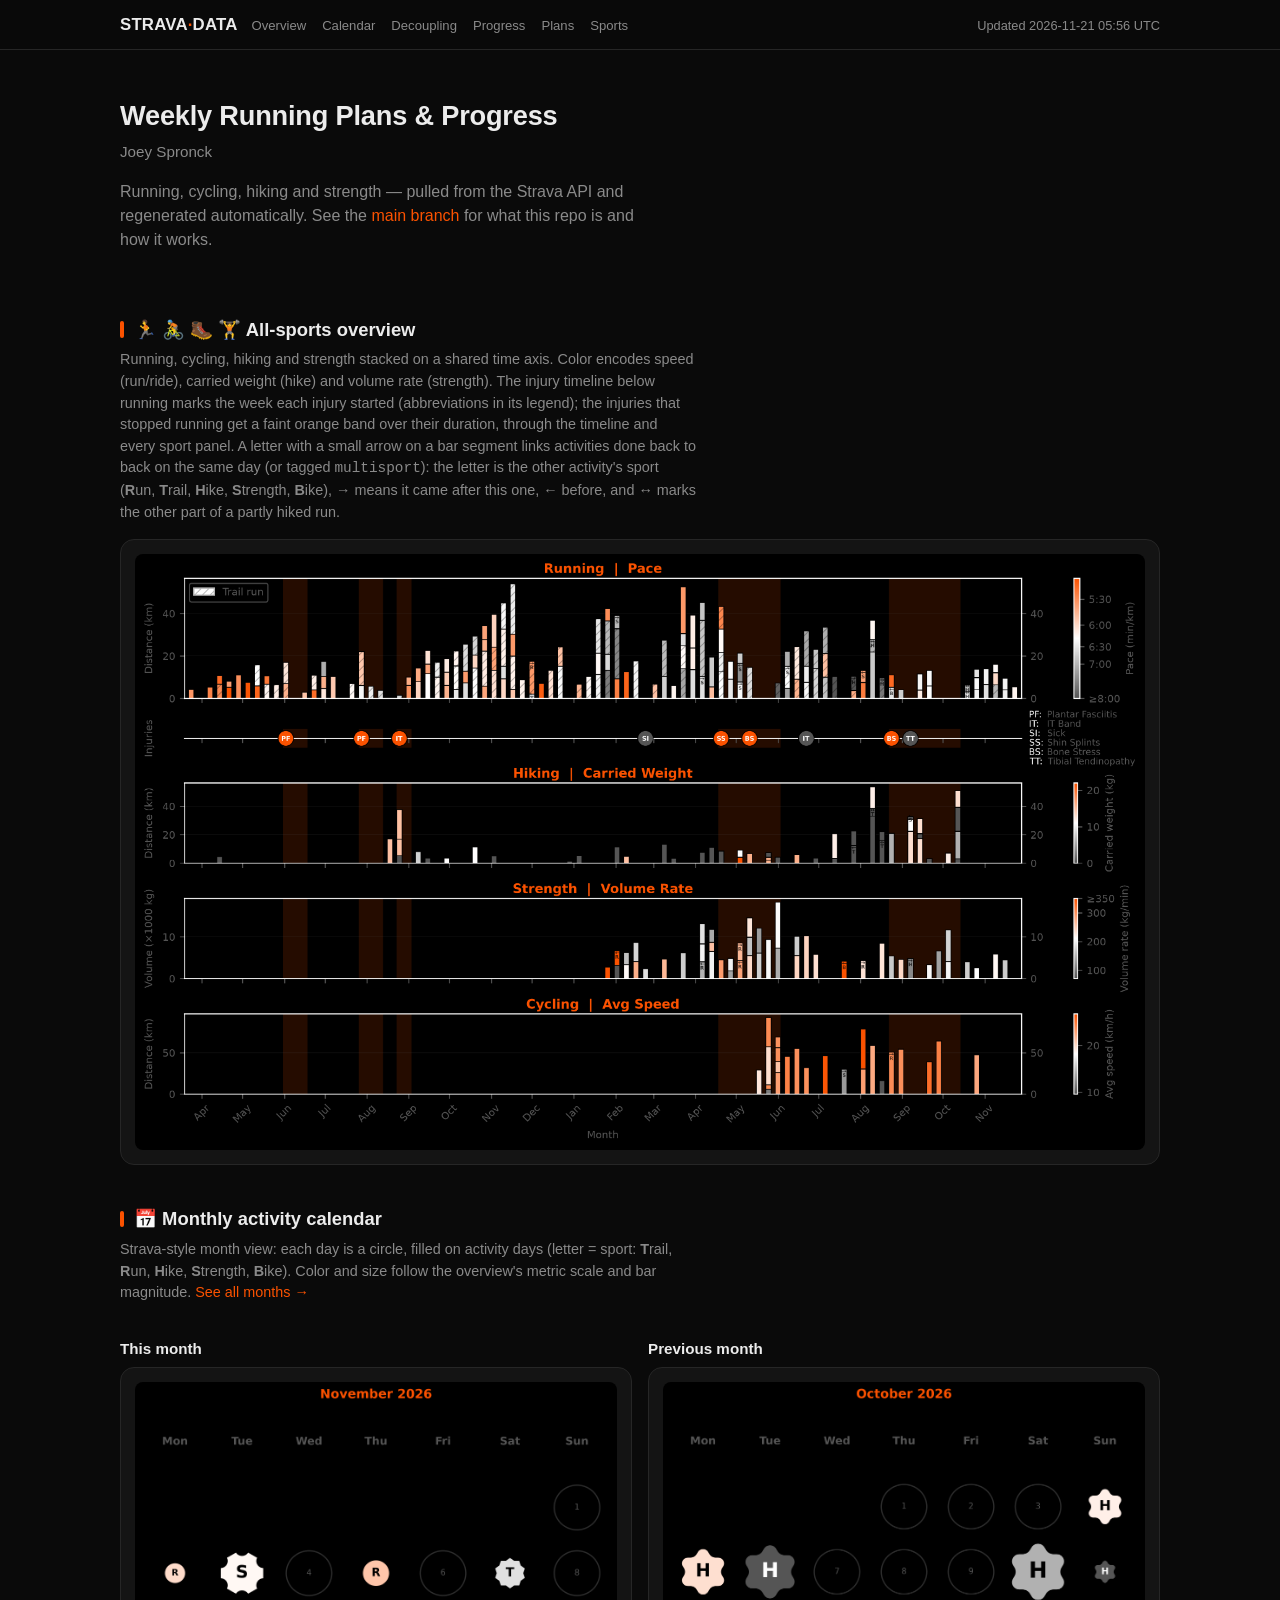
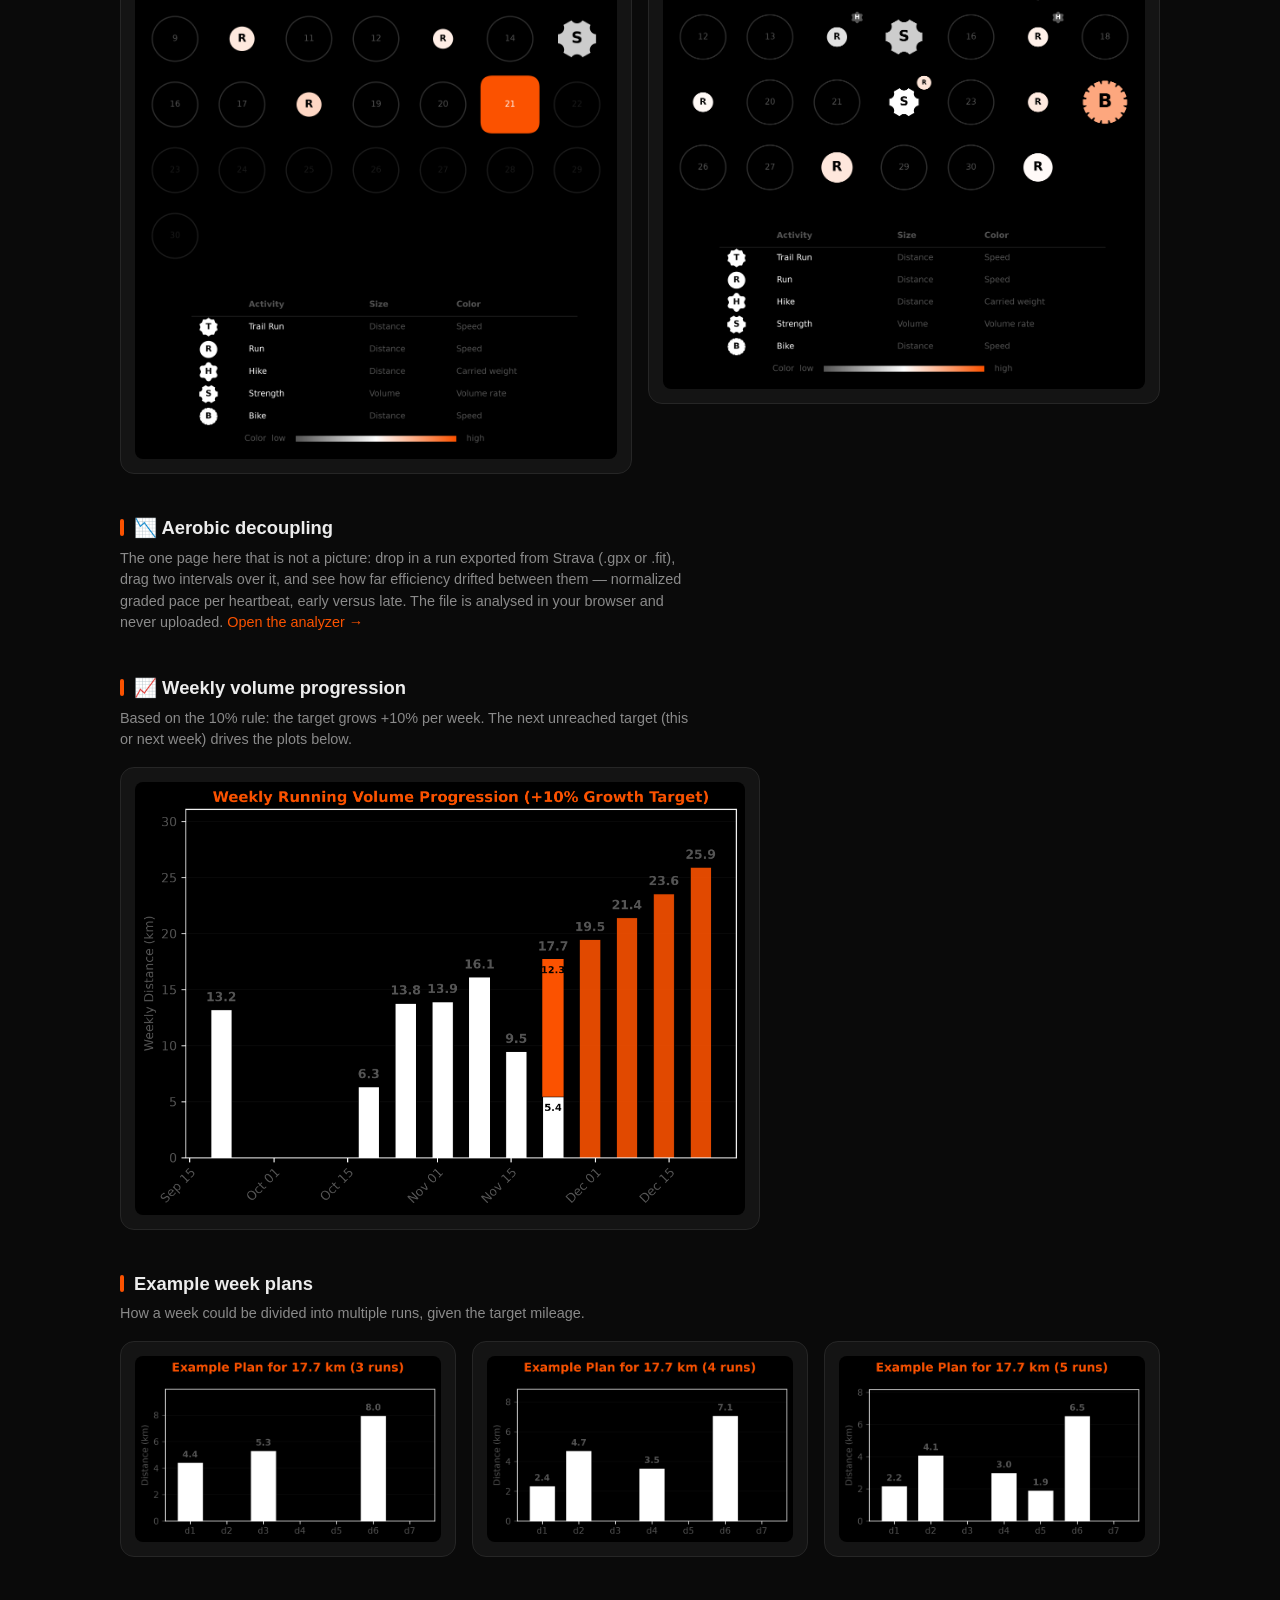
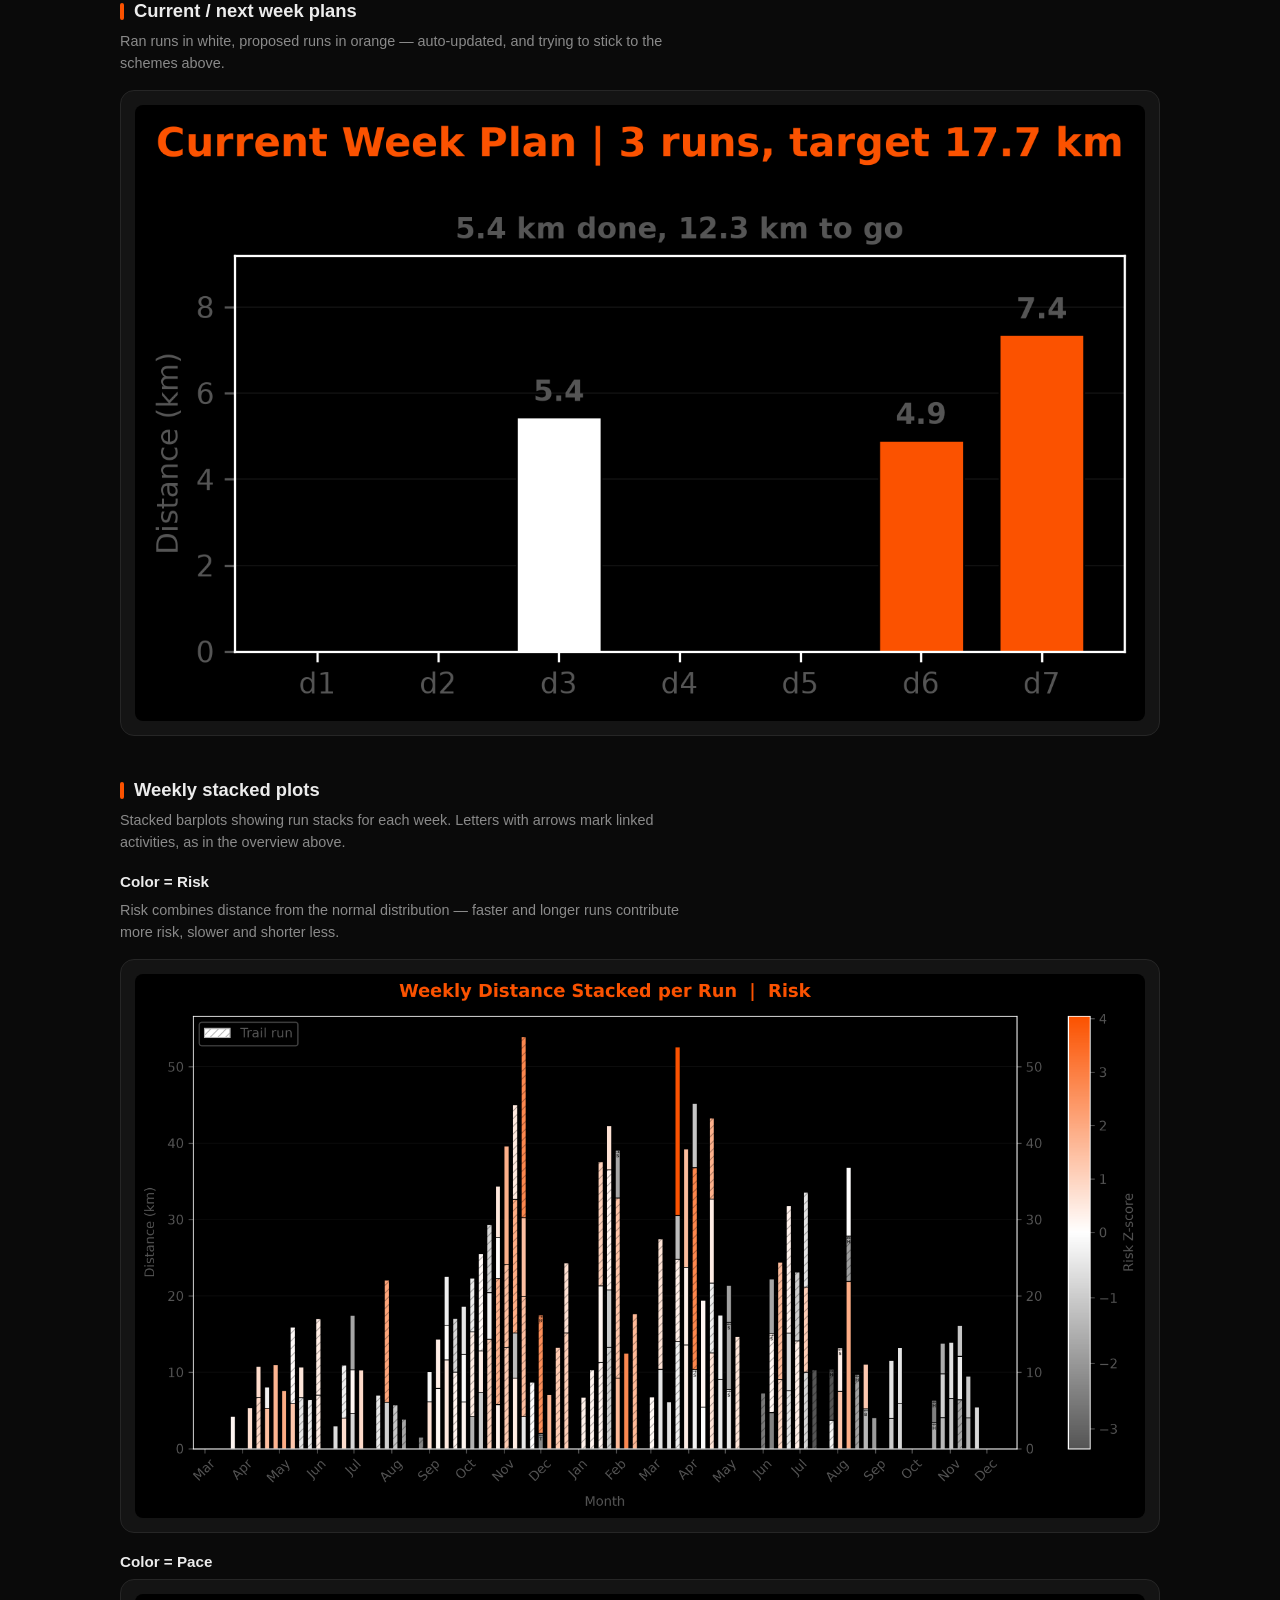
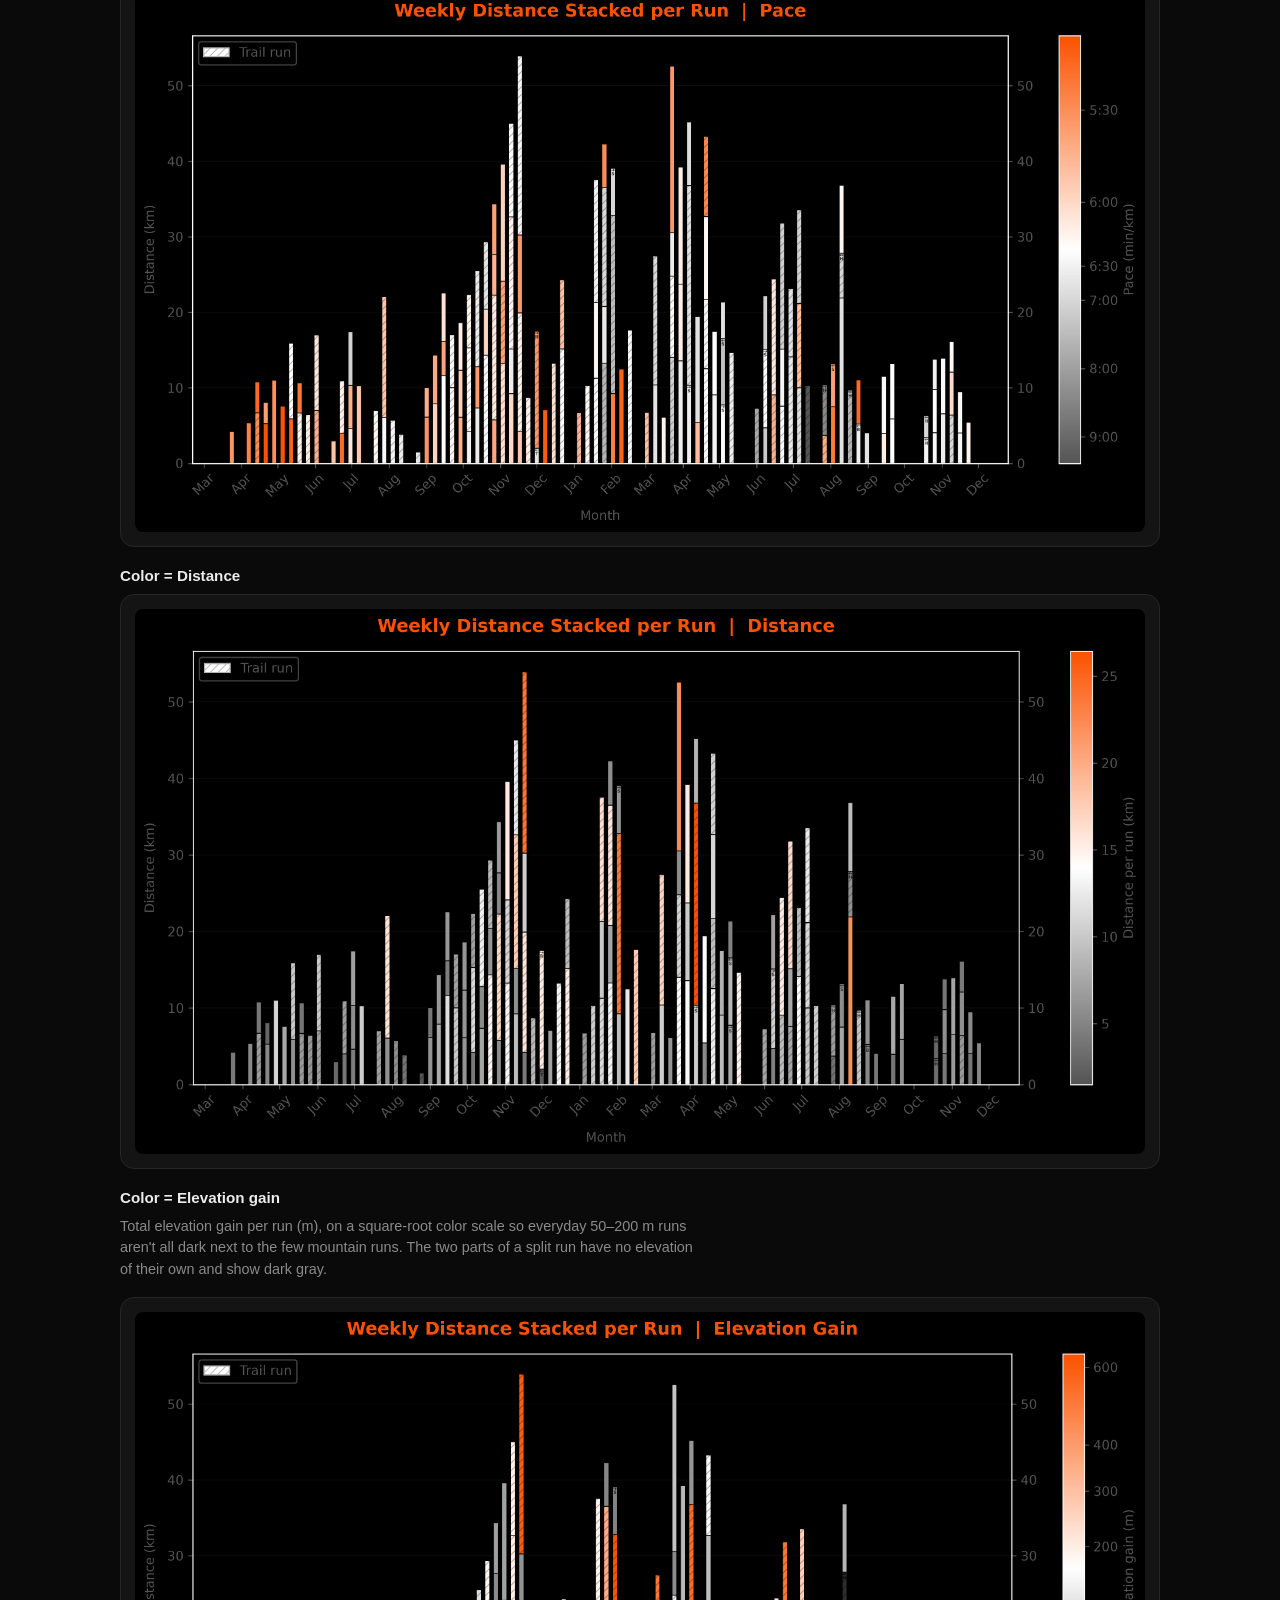
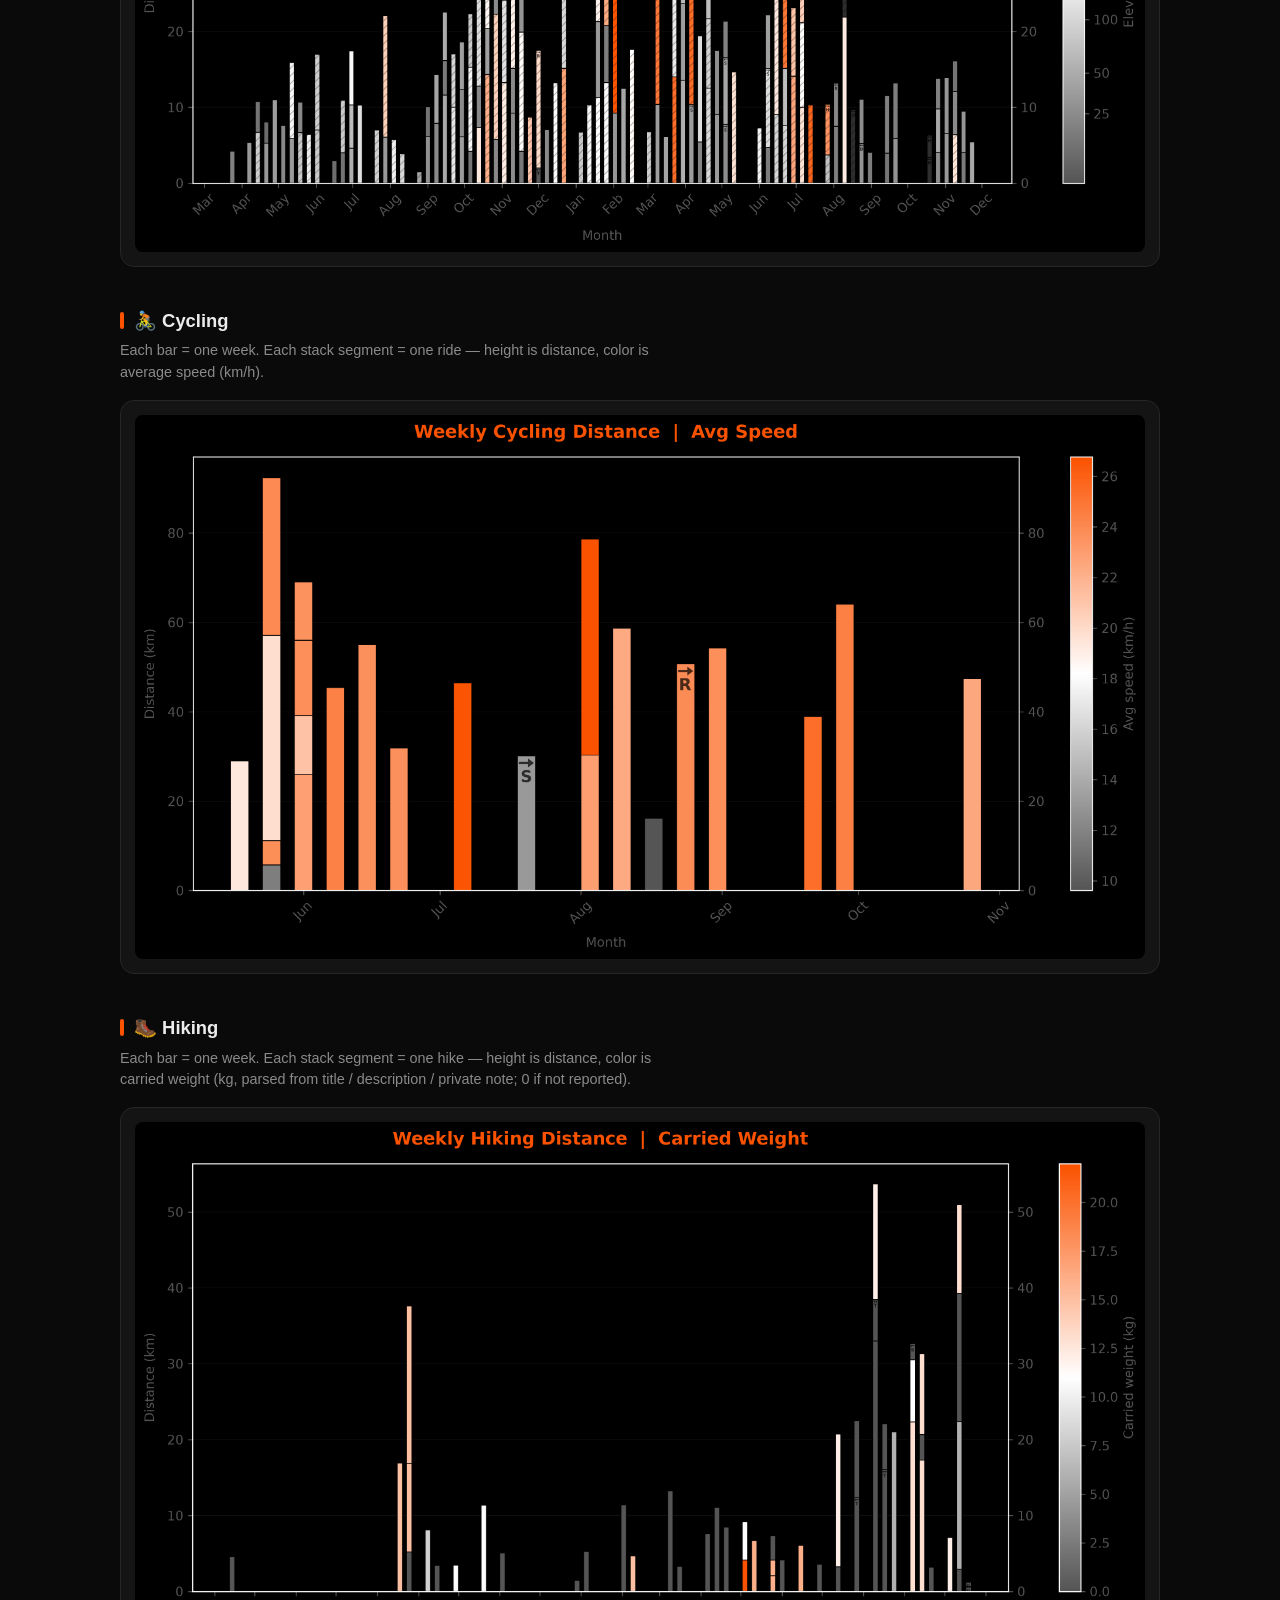
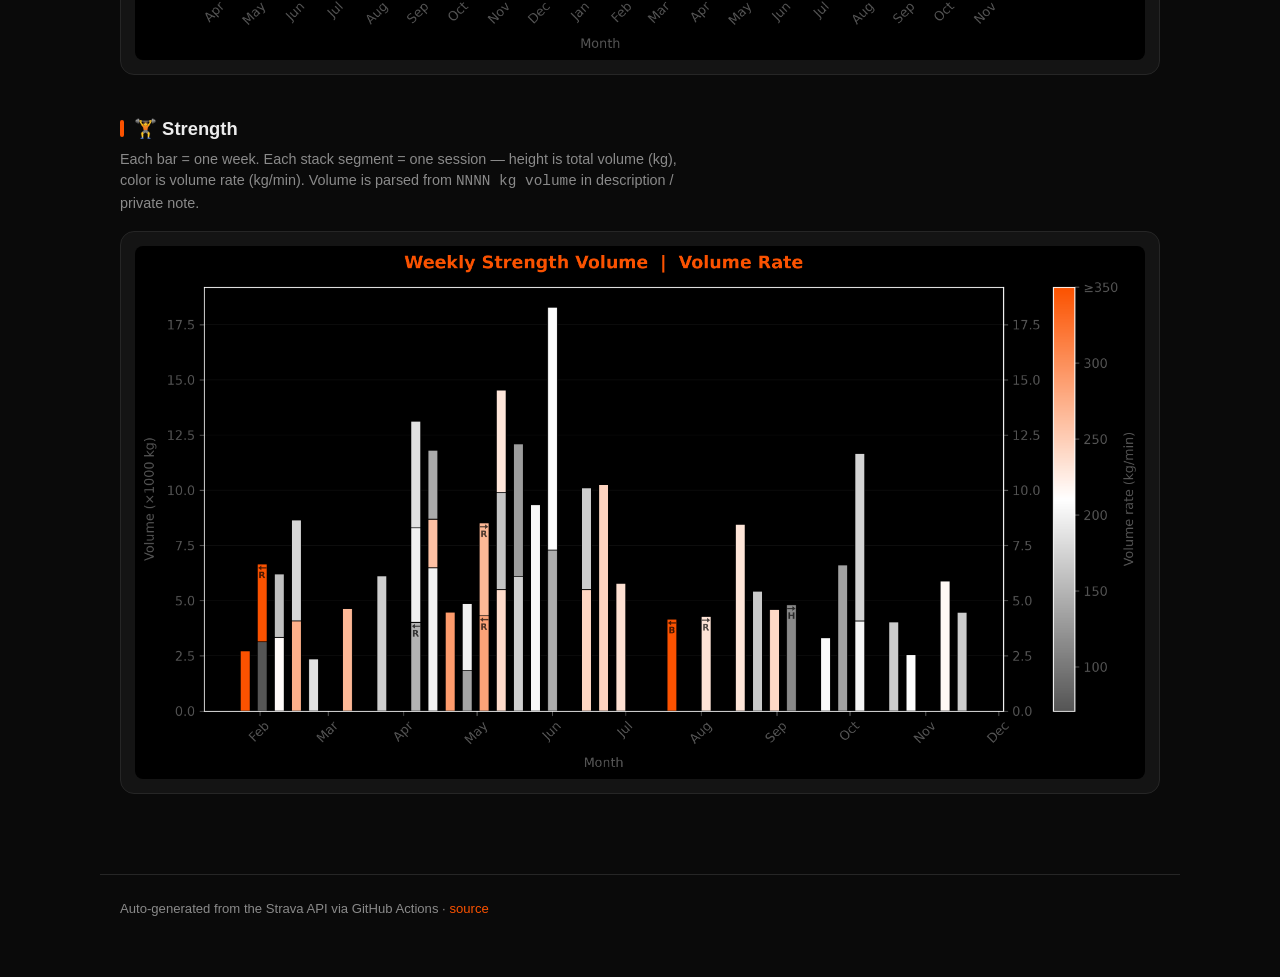
==== commit e448380a: "Update plots from Strava - 2026-11-21" ====
--- a/web/index.html
+++ b/web/index.html
@@ -23,7 +23,7 @@
       <a href="#plans">Plans</a>
       <a href="#sports">Sports</a>
     </nav>
-    <span class="meta">Updated <span id="build">2026-11-14 05:19 UTC</span></span>
+    <span class="meta">Updated <span id="build">2026-11-21 05:56 UTC</span></span>
   </div>
 </header>
 
@@ -50,7 +50,7 @@
       is the other activity's sport (<strong>R</strong>un, <strong>T</strong>rail,
       <strong>H</strong>ike, <strong>S</strong>trength, <strong>B</strong>ike), → means it came
       after this one, ← before, and ↔ marks the other part of a partly hiked run.</p>
-    <div class="card"><img src="../plots/weekly_overview_all_sports.20261114051902.png" alt="All-sports weekly overview" loading="lazy"></div>
+    <div class="card"><img src="../plots/weekly_overview_all_sports.20261121055656.png" alt="All-sports weekly overview" loading="lazy"></div>
   </section>
 
   <!-- Monthly calendar -->
@@ -63,11 +63,11 @@
     <div class="grid-2">
       <div>
         <div class="sub">This month</div>
-        <div class="card"><img src="../plots/month_calendar.20261114051902.png" alt="This month's activity calendar" loading="lazy"></div>
+        <div class="card"><img src="../plots/month_calendar.20261121055656.png" alt="This month's activity calendar" loading="lazy"></div>
       </div>
       <div>
         <div class="sub">Previous month</div>
-        <div class="card"><img src="../plots/month_calendar_prev.20261114051902.png" alt="Previous month's activity calendar" loading="lazy"></div>
+        <div class="card"><img src="../plots/month_calendar_prev.20261121055656.png" alt="Previous month's activity calendar" loading="lazy"></div>
       </div>
     </div>
   </section>
@@ -94,7 +94,7 @@
       reverts to +10%. The next unreached target (this or next week) drives the plots below.</p>
     -->
     <div class="card hero-plot">
-      <img src="../plots/weekly_distance_targets.20261114051902.png" alt="Weekly distance targets" loading="lazy">
+      <img src="../plots/weekly_distance_targets.20261121055656.png" alt="Weekly distance targets" loading="lazy">
     </div>
   </section>
 
@@ -103,9 +103,9 @@
     <div class="section-head"><h2>Example week plans</h2></div>
     <p class="note">How a week could be divided into multiple runs, given the target mileage.</p>
     <div class="grid">
-      <div class="card"><img src="../plots/week_plan_3_runs.20261114051902.png" alt="Week plan (3 runs)" loading="lazy"></div>
-      <div class="card"><img src="../plots/week_plan_4_runs.20261114051902.png" alt="Week plan (4 runs)" loading="lazy"></div>
-      <div class="card"><img src="../plots/week_plan_5_runs.20261114051902.png" alt="Week plan (5 runs)" loading="lazy"></div>
+      <div class="card"><img src="../plots/week_plan_3_runs.20261121055656.png" alt="Week plan (3 runs)" loading="lazy"></div>
+      <div class="card"><img src="../plots/week_plan_4_runs.20261121055656.png" alt="Week plan (4 runs)" loading="lazy"></div>
+      <div class="card"><img src="../plots/week_plan_5_runs.20261121055656.png" alt="Week plan (5 runs)" loading="lazy"></div>
     </div>
   </section>
 
@@ -115,8 +115,7 @@
     <p class="note">Ran runs in white, proposed runs in orange — auto-updated, and trying to stick
       to the schemes above.</p>
     <div class="grid">
-      <div class="card"><img src="../plots/current_week_plan_3_runs.20261114051902.png" alt="Current week (3 runs)" loading="lazy" onerror="this.closest('.card').remove()"></div>
-      <div class="card"><img src="../plots/current_week_plan_4_runs.20261114051902.png" alt="Current week (4 runs)" loading="lazy" onerror="this.closest('.card').remove()"></div>
+      <div class="card"><img src="../plots/current_week_plan_3_runs.20261121055656.png" alt="Current week (3 runs)" loading="lazy" onerror="this.closest('.card').remove()"></div>
     </div>
   </section>
 
@@ -129,19 +128,19 @@
     <div class="sub">Color = Risk</div>
     <p class="note">Risk combines distance from the normal distribution — faster and longer runs
       contribute more risk, slower and shorter less.</p>
-    <div class="card"><img src="../plots/weekly_risk.20261114051902.png" alt="Weekly risk" loading="lazy"></div>
+    <div class="card"><img src="../plots/weekly_risk.20261121055656.png" alt="Weekly risk" loading="lazy"></div>
 
     <div class="sub">Color = Pace</div>
-    <div class="card"><img src="../plots/weekly_pace.20261114051902.png" alt="Weekly pace" loading="lazy"></div>
+    <div class="card"><img src="../plots/weekly_pace.20261121055656.png" alt="Weekly pace" loading="lazy"></div>
 
     <div class="sub">Color = Distance</div>
-    <div class="card"><img src="../plots/weekly_distance.20261114051902.png" alt="Weekly distance" loading="lazy"></div>
+    <div class="card"><img src="../plots/weekly_distance.20261121055656.png" alt="Weekly distance" loading="lazy"></div>
 
     <div class="sub">Color = Elevation gain</div>
     <p class="note">Total elevation gain per run (m), on a square-root color scale so everyday
       50–200 m runs aren't all dark next to the few mountain runs. The two parts of a split run
       have no elevation of their own and show dark gray.</p>
-    <div class="card"><img src="../plots/weekly_elevation.20261114051902.png" alt="Weekly elevation gain" loading="lazy"></div>
+    <div class="card"><img src="../plots/weekly_elevation.20261121055656.png" alt="Weekly elevation gain" loading="lazy"></div>
   </section>
 
   <!-- Cycling -->
@@ -149,7 +148,7 @@
     <div class="section-head"><h2>🚴 Cycling</h2></div>
     <p class="note">Each bar = one week. Each stack segment = one ride — height is distance, color
       is average speed (km/h).</p>
-    <div class="card"><img src="../plots/weekly_ride_speed.20261114051902.png" alt="Weekly cycling" loading="lazy"></div>
+    <div class="card"><img src="../plots/weekly_ride_speed.20261121055656.png" alt="Weekly cycling" loading="lazy"></div>
   </section>
 
   <!-- Hiking -->
@@ -157,7 +156,7 @@
     <div class="section-head"><h2>🥾 Hiking</h2></div>
     <p class="note">Each bar = one week. Each stack segment = one hike — height is distance, color
       is carried weight (kg, parsed from title / description / private note; 0 if not reported).</p>
-    <div class="card"><img src="../plots/weekly_hike_weight.20261114051902.png" alt="Weekly hiking" loading="lazy"></div>
+    <div class="card"><img src="../plots/weekly_hike_weight.20261121055656.png" alt="Weekly hiking" loading="lazy"></div>
   </section>
 
   <!-- Strength -->
@@ -166,7 +165,7 @@
     <p class="note">Each bar = one week. Each stack segment = one session — height is total volume
       (kg), color is volume rate (kg/min). Volume is parsed from <code>NNNN kg volume</code> in
       description / private note.</p>
-    <div class="card"><img src="../plots/weekly_strength_volume.20261114051902.png" alt="Weekly strength" loading="lazy"></div>
+    <div class="card"><img src="../plots/weekly_strength_volume.20261121055656.png" alt="Weekly strength" loading="lazy"></div>
   </section>
 
 </main>
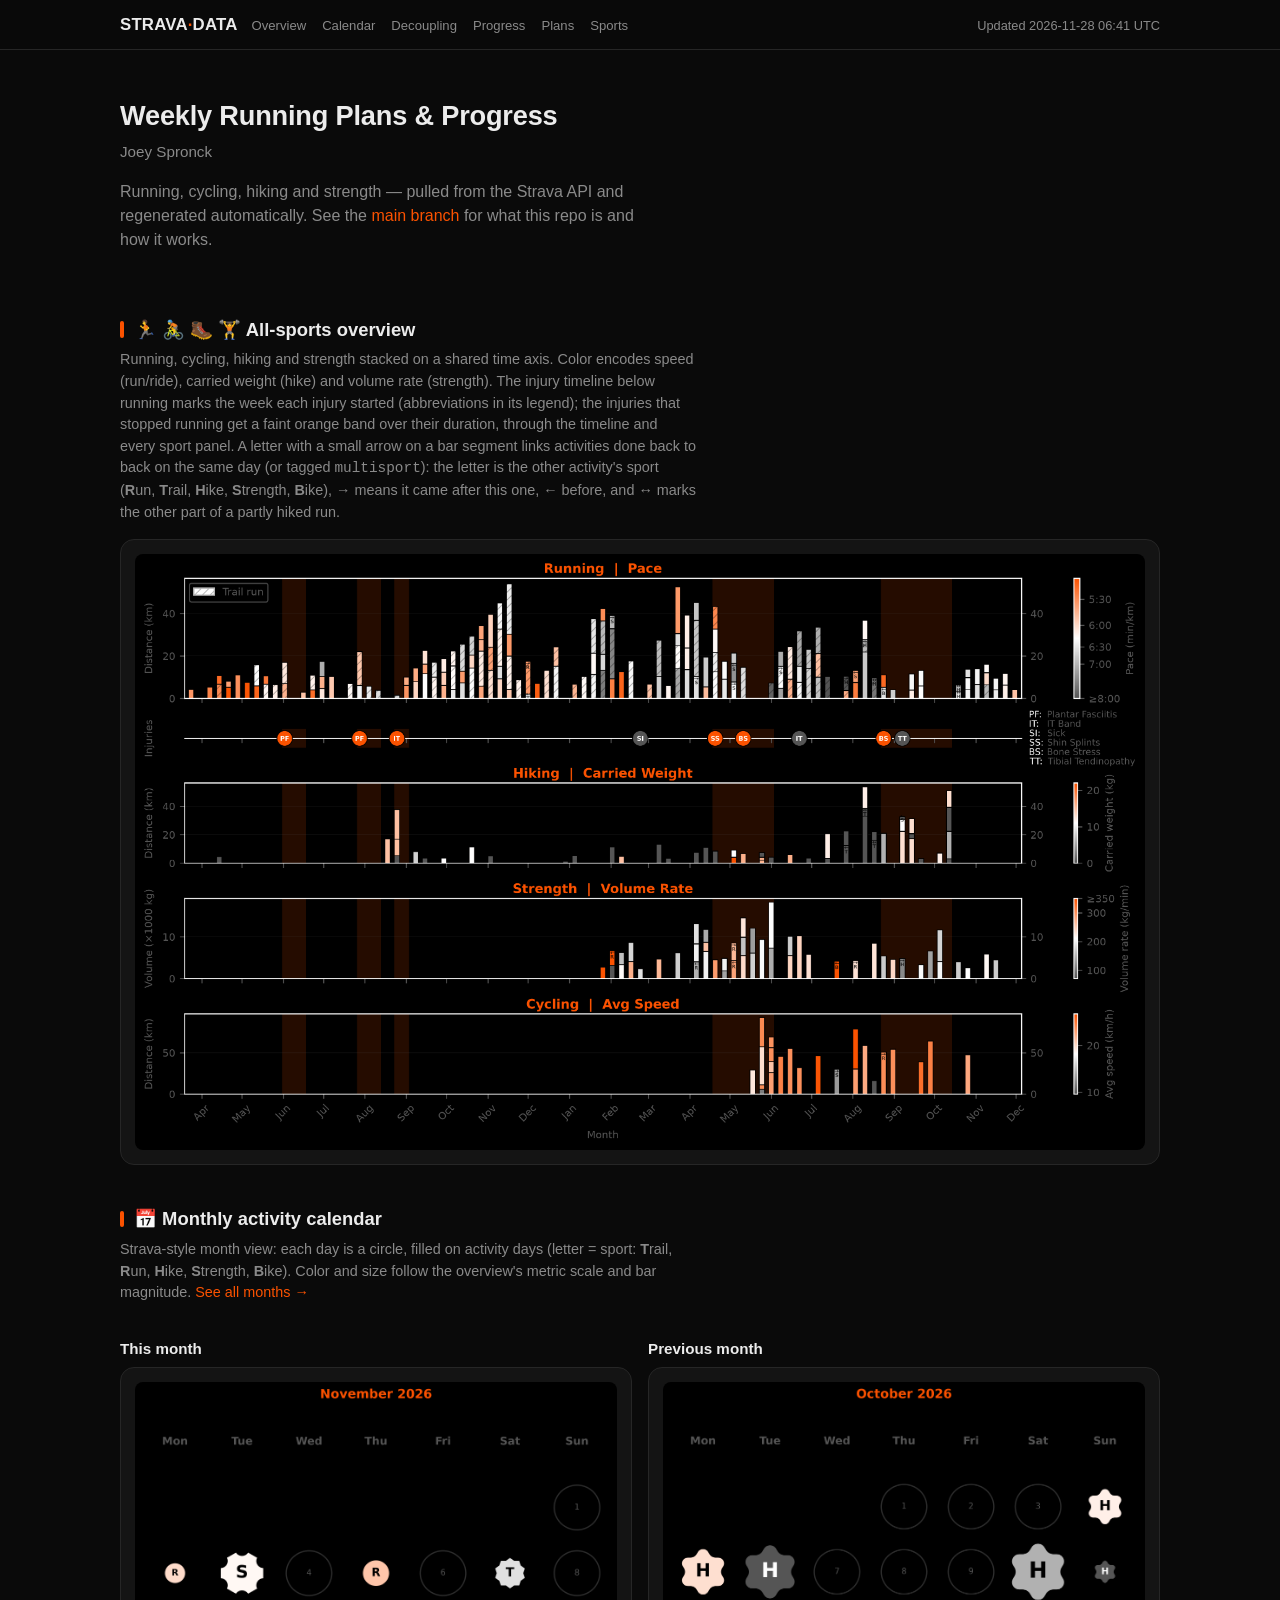
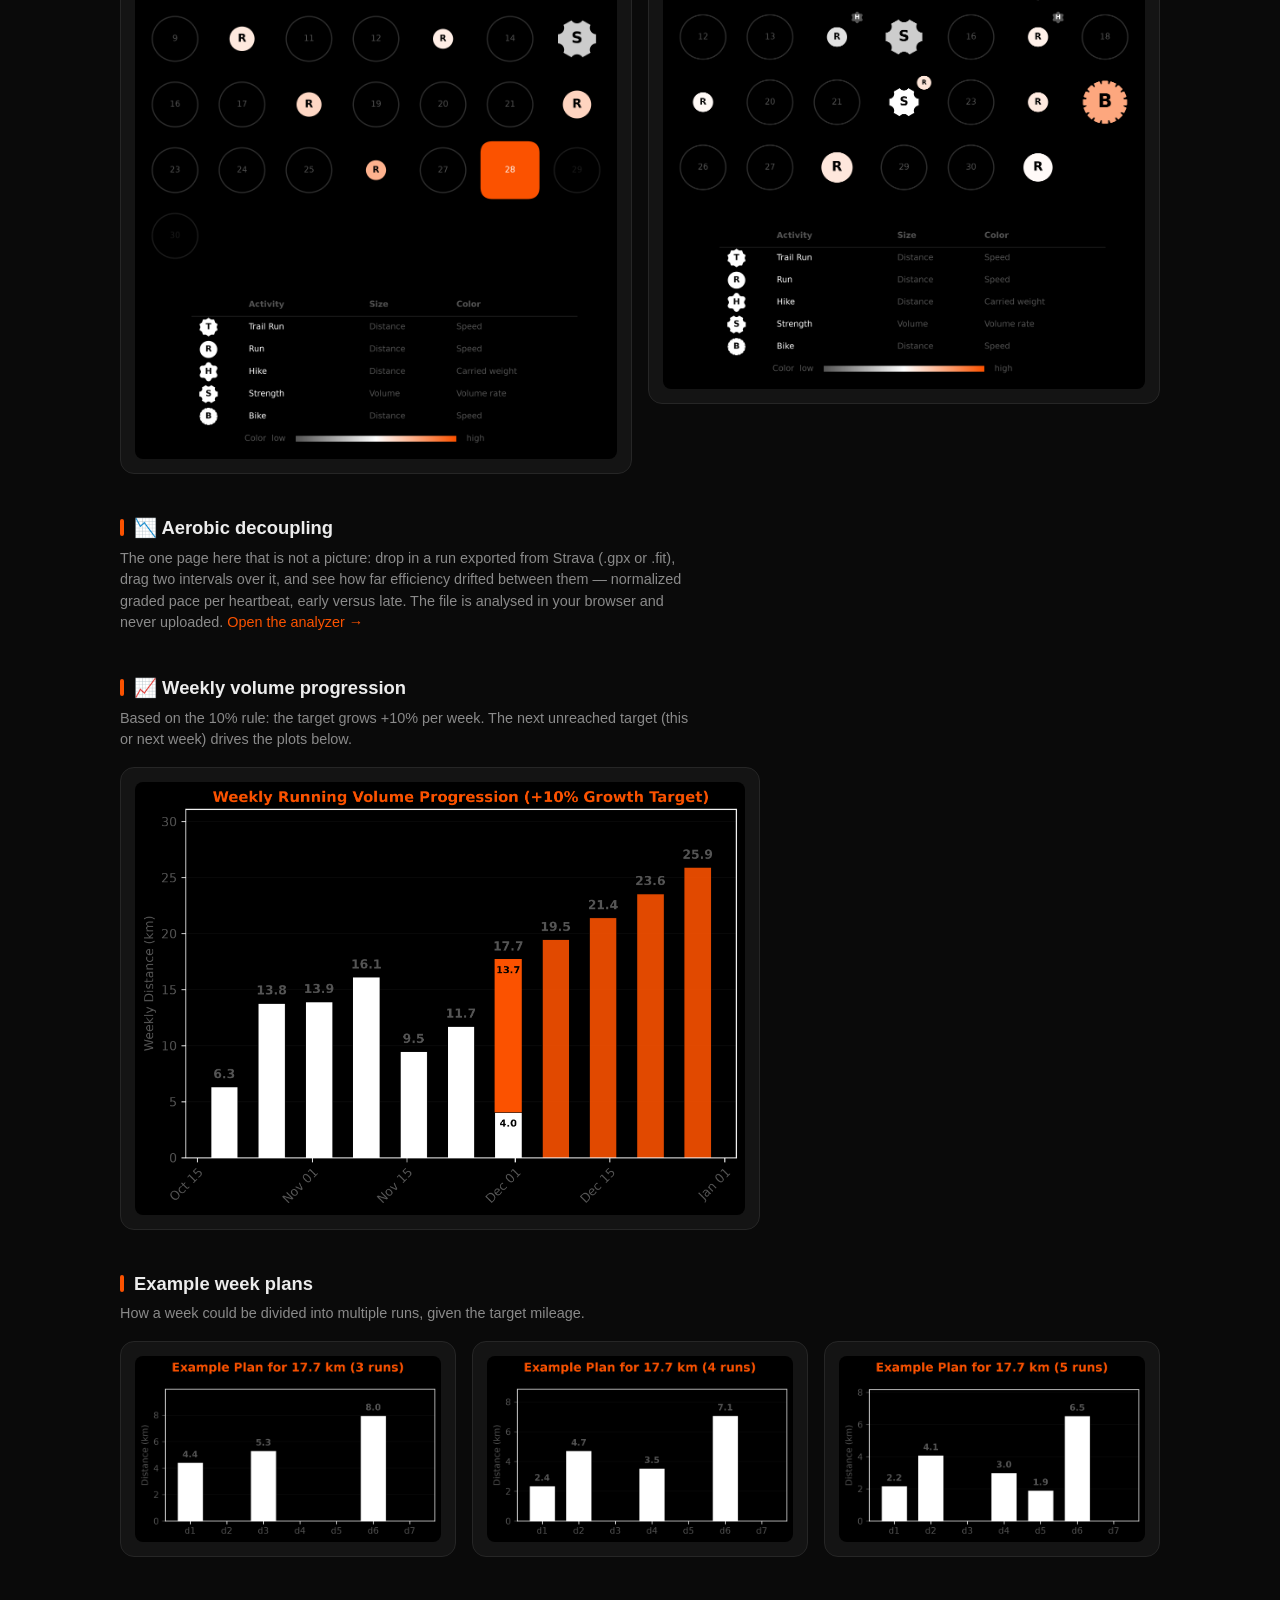
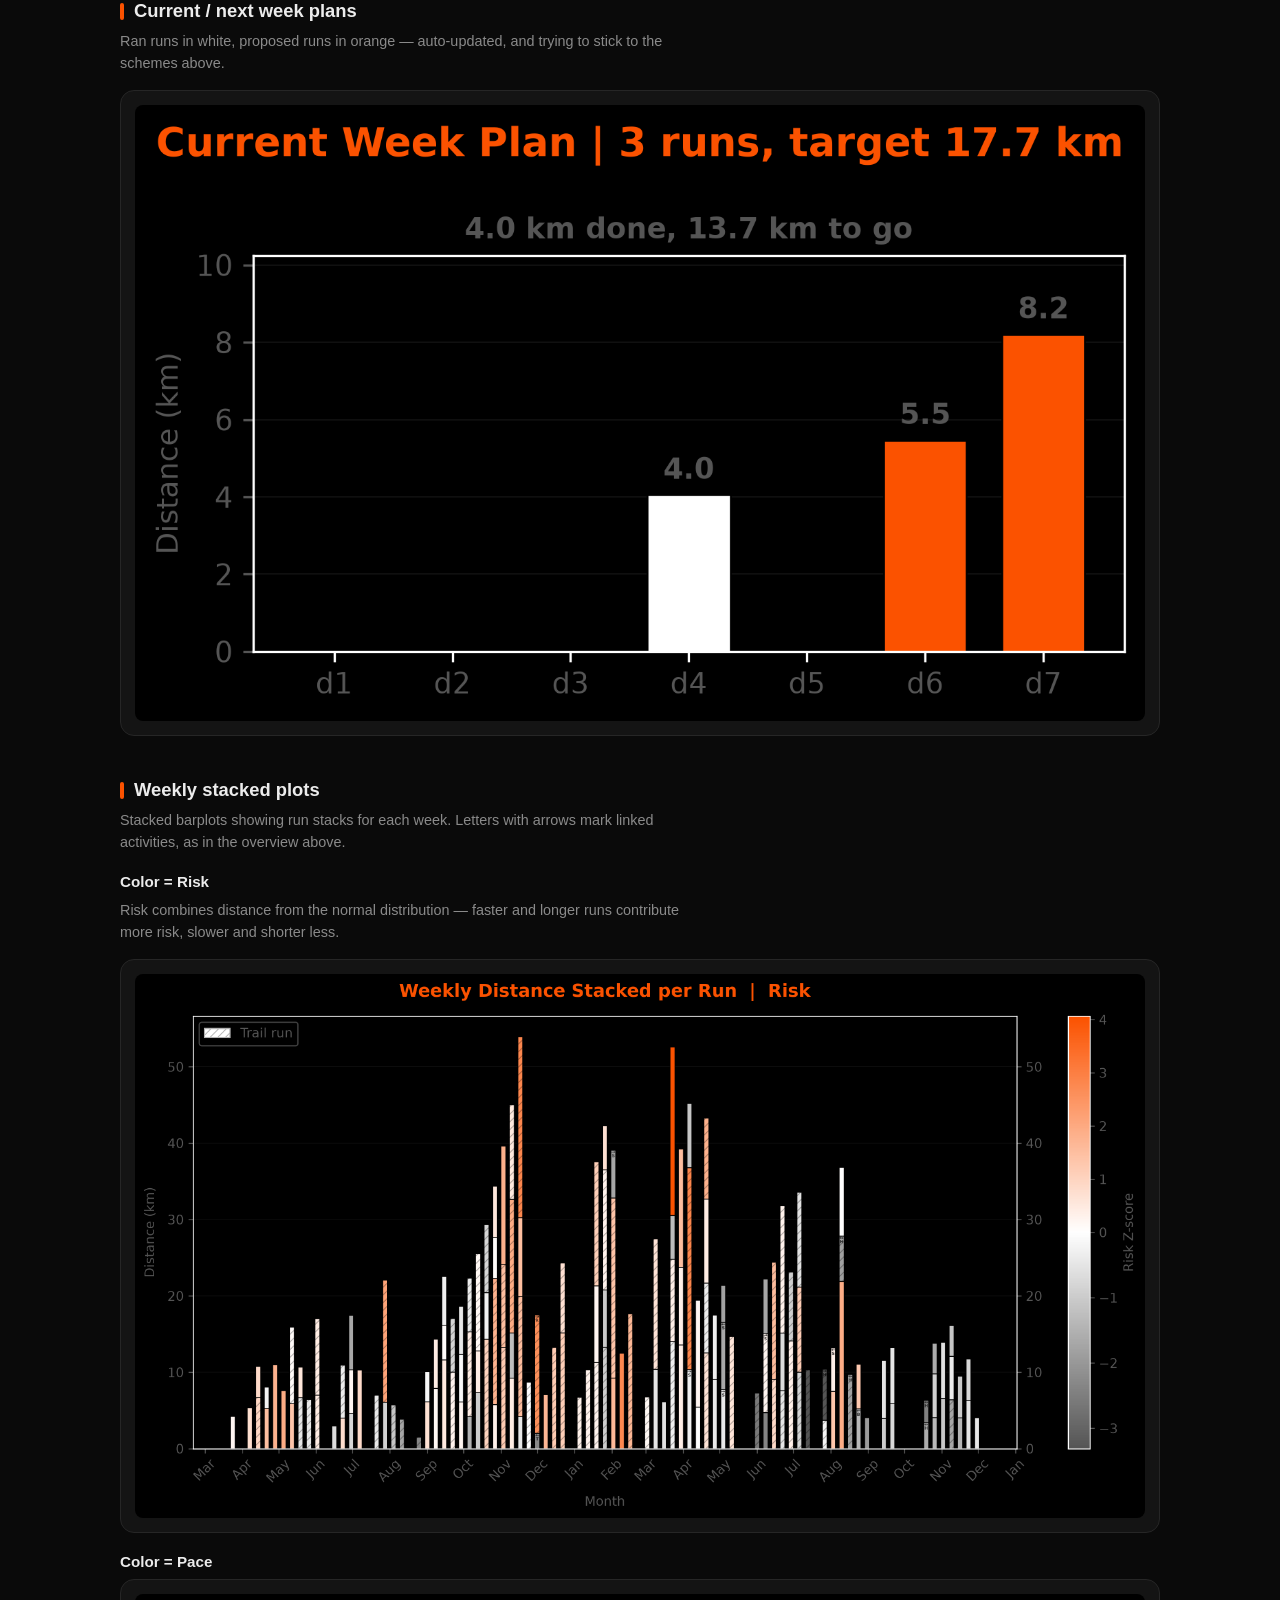
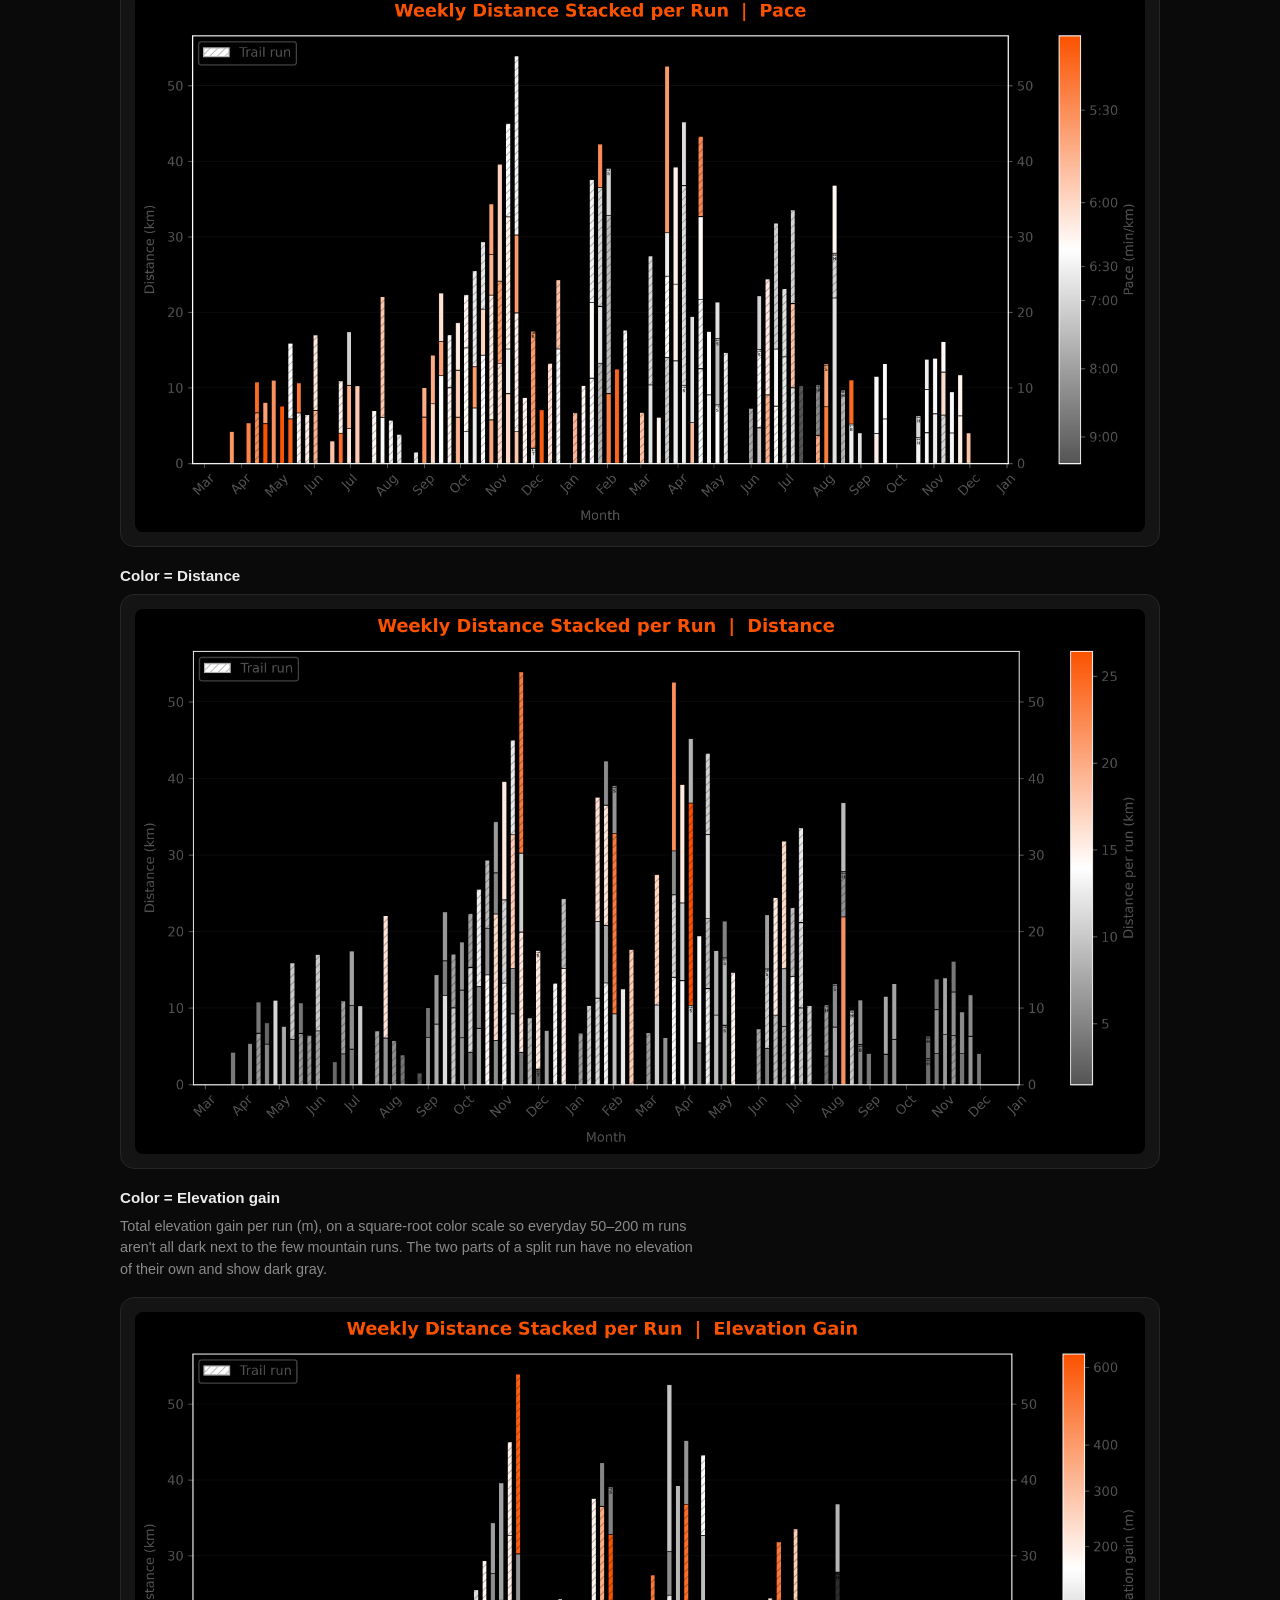
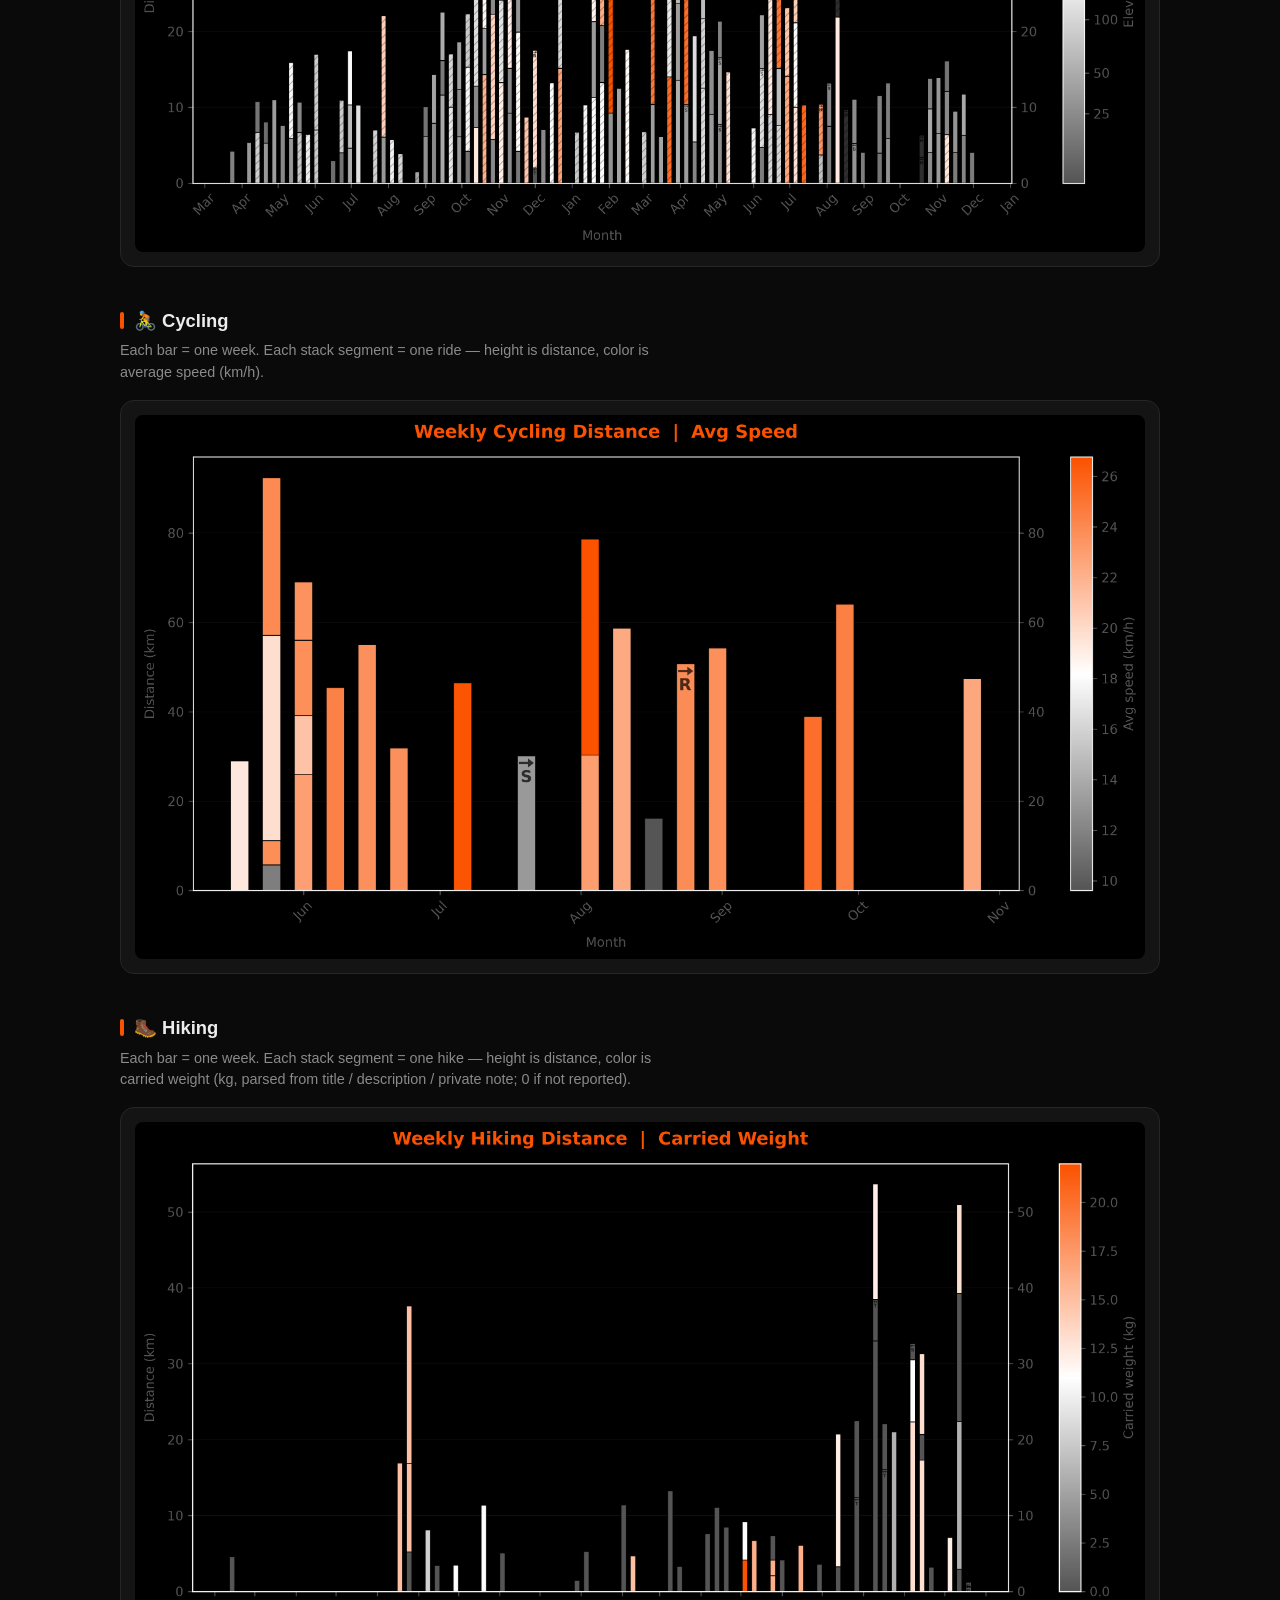
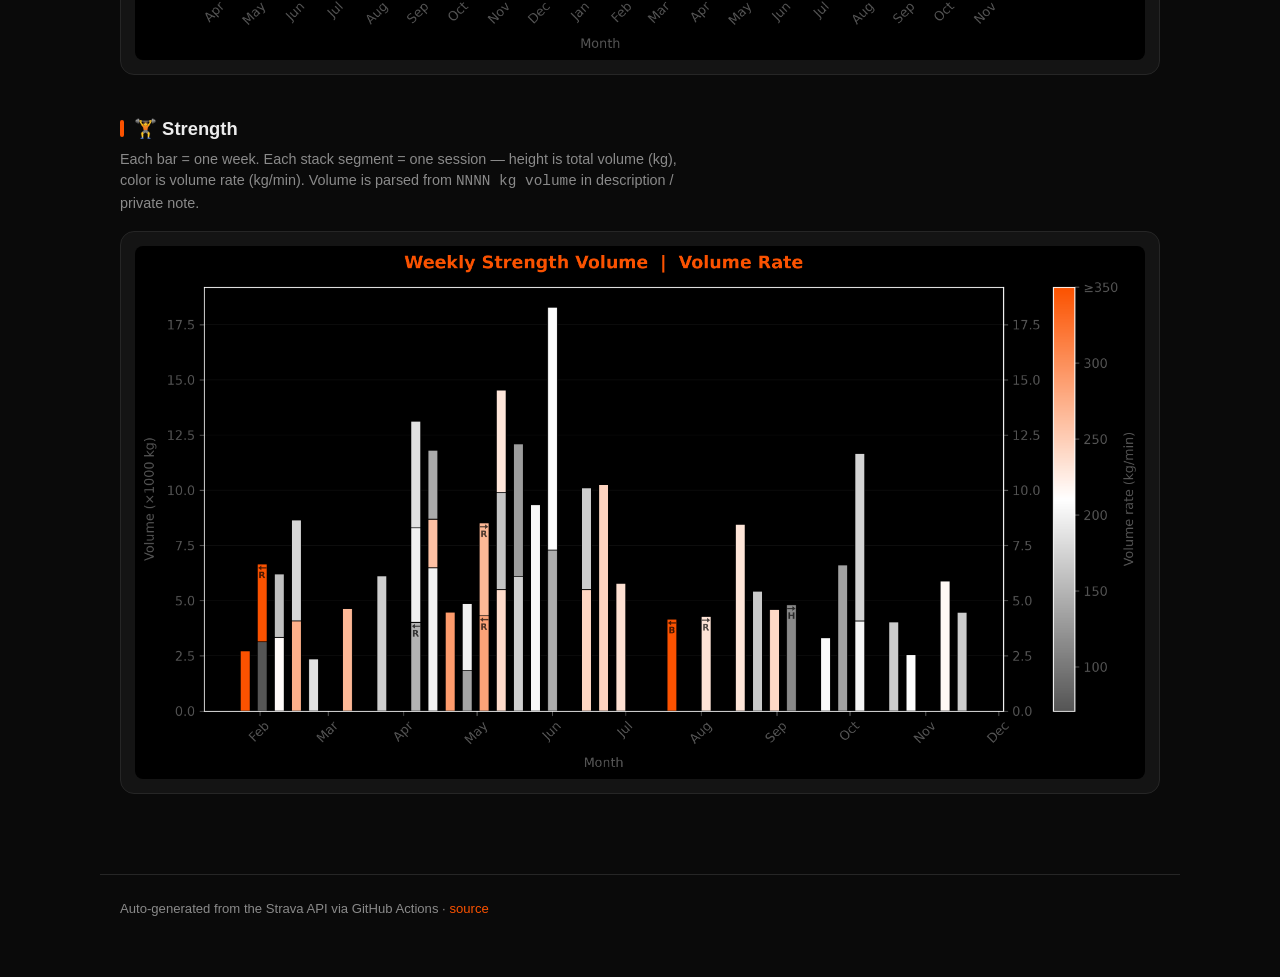
==== commit f5cdb495: "Update plots from Strava - 2026-11-28" ====
--- a/web/index.html
+++ b/web/index.html
@@ -23,7 +23,7 @@
       <a href="#plans">Plans</a>
       <a href="#sports">Sports</a>
     </nav>
-    <span class="meta">Updated <span id="build">2026-11-21 05:56 UTC</span></span>
+    <span class="meta">Updated <span id="build">2026-11-28 06:41 UTC</span></span>
   </div>
 </header>
 
@@ -50,7 +50,7 @@
       is the other activity's sport (<strong>R</strong>un, <strong>T</strong>rail,
       <strong>H</strong>ike, <strong>S</strong>trength, <strong>B</strong>ike), → means it came
       after this one, ← before, and ↔ marks the other part of a partly hiked run.</p>
-    <div class="card"><img src="../plots/weekly_overview_all_sports.20261121055656.png" alt="All-sports weekly overview" loading="lazy"></div>
+    <div class="card"><img src="../plots/weekly_overview_all_sports.20261128064128.png" alt="All-sports weekly overview" loading="lazy"></div>
   </section>
 
   <!-- Monthly calendar -->
@@ -63,11 +63,11 @@
     <div class="grid-2">
       <div>
         <div class="sub">This month</div>
-        <div class="card"><img src="../plots/month_calendar.20261121055656.png" alt="This month's activity calendar" loading="lazy"></div>
+        <div class="card"><img src="../plots/month_calendar.20261128064128.png" alt="This month's activity calendar" loading="lazy"></div>
       </div>
       <div>
         <div class="sub">Previous month</div>
-        <div class="card"><img src="../plots/month_calendar_prev.20261121055656.png" alt="Previous month's activity calendar" loading="lazy"></div>
+        <div class="card"><img src="../plots/month_calendar_prev.20261128064128.png" alt="Previous month's activity calendar" loading="lazy"></div>
       </div>
     </div>
   </section>
@@ -94,7 +94,7 @@
       reverts to +10%. The next unreached target (this or next week) drives the plots below.</p>
     -->
     <div class="card hero-plot">
-      <img src="../plots/weekly_distance_targets.20261121055656.png" alt="Weekly distance targets" loading="lazy">
+      <img src="../plots/weekly_distance_targets.20261128064128.png" alt="Weekly distance targets" loading="lazy">
     </div>
   </section>
 
@@ -103,9 +103,9 @@
     <div class="section-head"><h2>Example week plans</h2></div>
     <p class="note">How a week could be divided into multiple runs, given the target mileage.</p>
     <div class="grid">
-      <div class="card"><img src="../plots/week_plan_3_runs.20261121055656.png" alt="Week plan (3 runs)" loading="lazy"></div>
-      <div class="card"><img src="../plots/week_plan_4_runs.20261121055656.png" alt="Week plan (4 runs)" loading="lazy"></div>
-      <div class="card"><img src="../plots/week_plan_5_runs.20261121055656.png" alt="Week plan (5 runs)" loading="lazy"></div>
+      <div class="card"><img src="../plots/week_plan_3_runs.20261128064128.png" alt="Week plan (3 runs)" loading="lazy"></div>
+      <div class="card"><img src="../plots/week_plan_4_runs.20261128064128.png" alt="Week plan (4 runs)" loading="lazy"></div>
+      <div class="card"><img src="../plots/week_plan_5_runs.20261128064128.png" alt="Week plan (5 runs)" loading="lazy"></div>
     </div>
   </section>
 
@@ -115,7 +115,7 @@
     <p class="note">Ran runs in white, proposed runs in orange — auto-updated, and trying to stick
       to the schemes above.</p>
     <div class="grid">
-      <div class="card"><img src="../plots/current_week_plan_3_runs.20261121055656.png" alt="Current week (3 runs)" loading="lazy" onerror="this.closest('.card').remove()"></div>
+      <div class="card"><img src="../plots/current_week_plan_3_runs.20261128064128.png" alt="Current week (3 runs)" loading="lazy" onerror="this.closest('.card').remove()"></div>
     </div>
   </section>
 
@@ -128,19 +128,19 @@
     <div class="sub">Color = Risk</div>
     <p class="note">Risk combines distance from the normal distribution — faster and longer runs
       contribute more risk, slower and shorter less.</p>
-    <div class="card"><img src="../plots/weekly_risk.20261121055656.png" alt="Weekly risk" loading="lazy"></div>
+    <div class="card"><img src="../plots/weekly_risk.20261128064128.png" alt="Weekly risk" loading="lazy"></div>
 
     <div class="sub">Color = Pace</div>
-    <div class="card"><img src="../plots/weekly_pace.20261121055656.png" alt="Weekly pace" loading="lazy"></div>
+    <div class="card"><img src="../plots/weekly_pace.20261128064128.png" alt="Weekly pace" loading="lazy"></div>
 
     <div class="sub">Color = Distance</div>
-    <div class="card"><img src="../plots/weekly_distance.20261121055656.png" alt="Weekly distance" loading="lazy"></div>
+    <div class="card"><img src="../plots/weekly_distance.20261128064128.png" alt="Weekly distance" loading="lazy"></div>
 
     <div class="sub">Color = Elevation gain</div>
     <p class="note">Total elevation gain per run (m), on a square-root color scale so everyday
       50–200 m runs aren't all dark next to the few mountain runs. The two parts of a split run
       have no elevation of their own and show dark gray.</p>
-    <div class="card"><img src="../plots/weekly_elevation.20261121055656.png" alt="Weekly elevation gain" loading="lazy"></div>
+    <div class="card"><img src="../plots/weekly_elevation.20261128064128.png" alt="Weekly elevation gain" loading="lazy"></div>
   </section>
 
   <!-- Cycling -->
@@ -148,7 +148,7 @@
     <div class="section-head"><h2>🚴 Cycling</h2></div>
     <p class="note">Each bar = one week. Each stack segment = one ride — height is distance, color
       is average speed (km/h).</p>
-    <div class="card"><img src="../plots/weekly_ride_speed.20261121055656.png" alt="Weekly cycling" loading="lazy"></div>
+    <div class="card"><img src="../plots/weekly_ride_speed.20261128064128.png" alt="Weekly cycling" loading="lazy"></div>
   </section>
 
   <!-- Hiking -->
@@ -156,7 +156,7 @@
     <div class="section-head"><h2>🥾 Hiking</h2></div>
     <p class="note">Each bar = one week. Each stack segment = one hike — height is distance, color
       is carried weight (kg, parsed from title / description / private note; 0 if not reported).</p>
-    <div class="card"><img src="../plots/weekly_hike_weight.20261121055656.png" alt="Weekly hiking" loading="lazy"></div>
+    <div class="card"><img src="../plots/weekly_hike_weight.20261128064128.png" alt="Weekly hiking" loading="lazy"></div>
   </section>
 
   <!-- Strength -->
@@ -165,7 +165,7 @@
     <p class="note">Each bar = one week. Each stack segment = one session — height is total volume
       (kg), color is volume rate (kg/min). Volume is parsed from <code>NNNN kg volume</code> in
       description / private note.</p>
-    <div class="card"><img src="../plots/weekly_strength_volume.20261121055656.png" alt="Weekly strength" loading="lazy"></div>
+    <div class="card"><img src="../plots/weekly_strength_volume.20261128064128.png" alt="Weekly strength" loading="lazy"></div>
   </section>
 
 </main>
